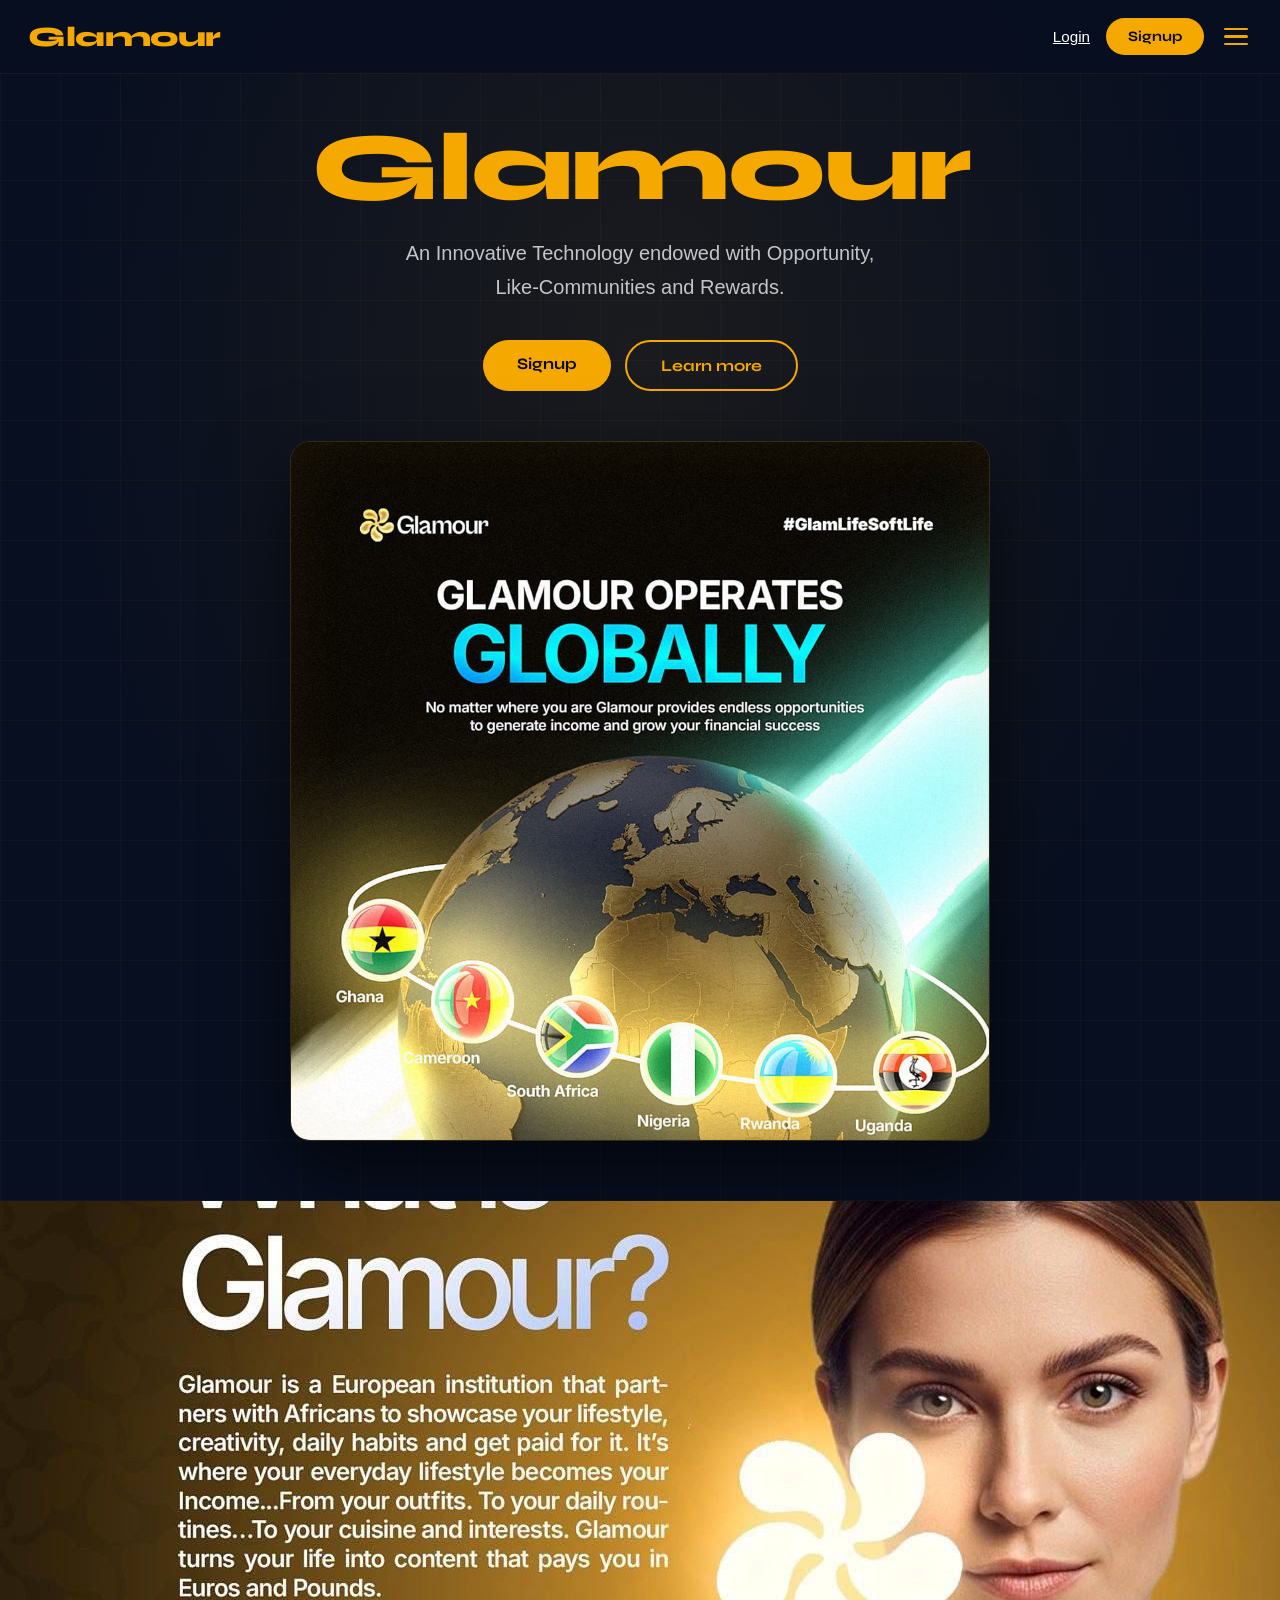
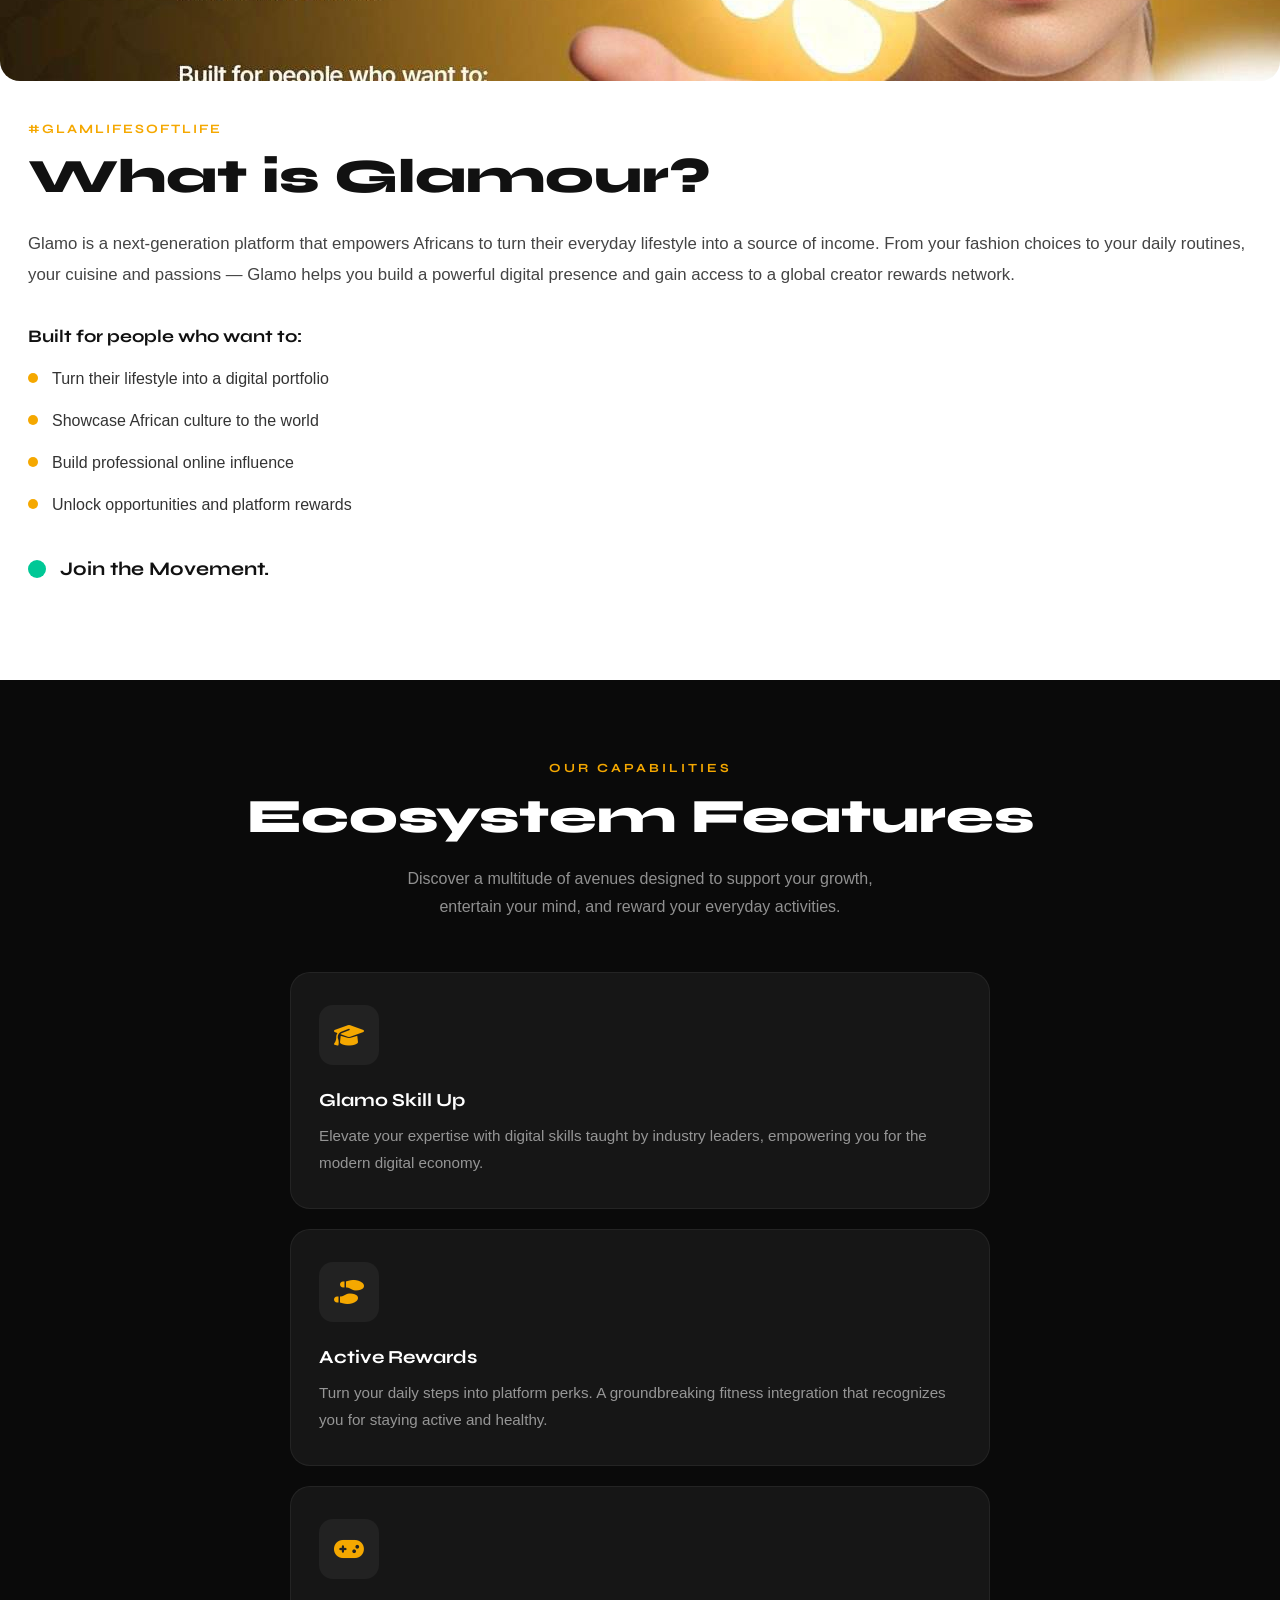
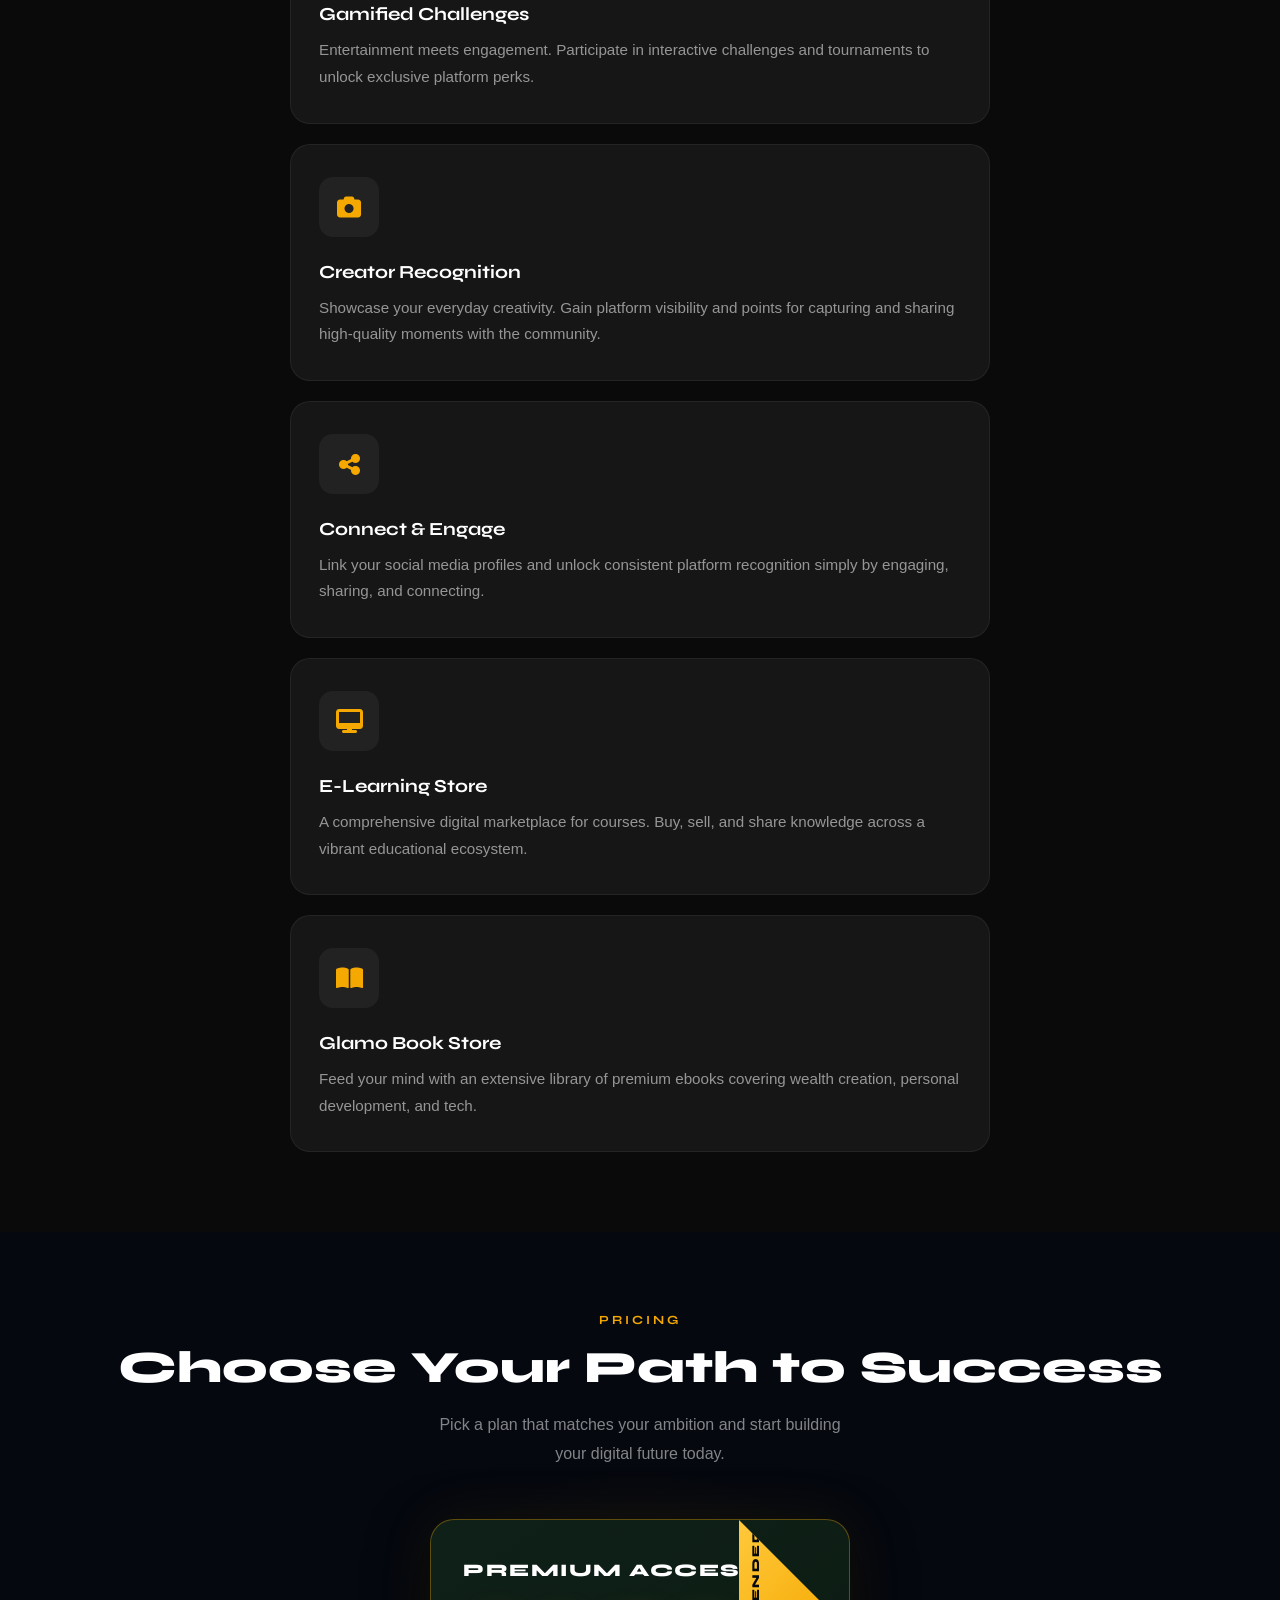
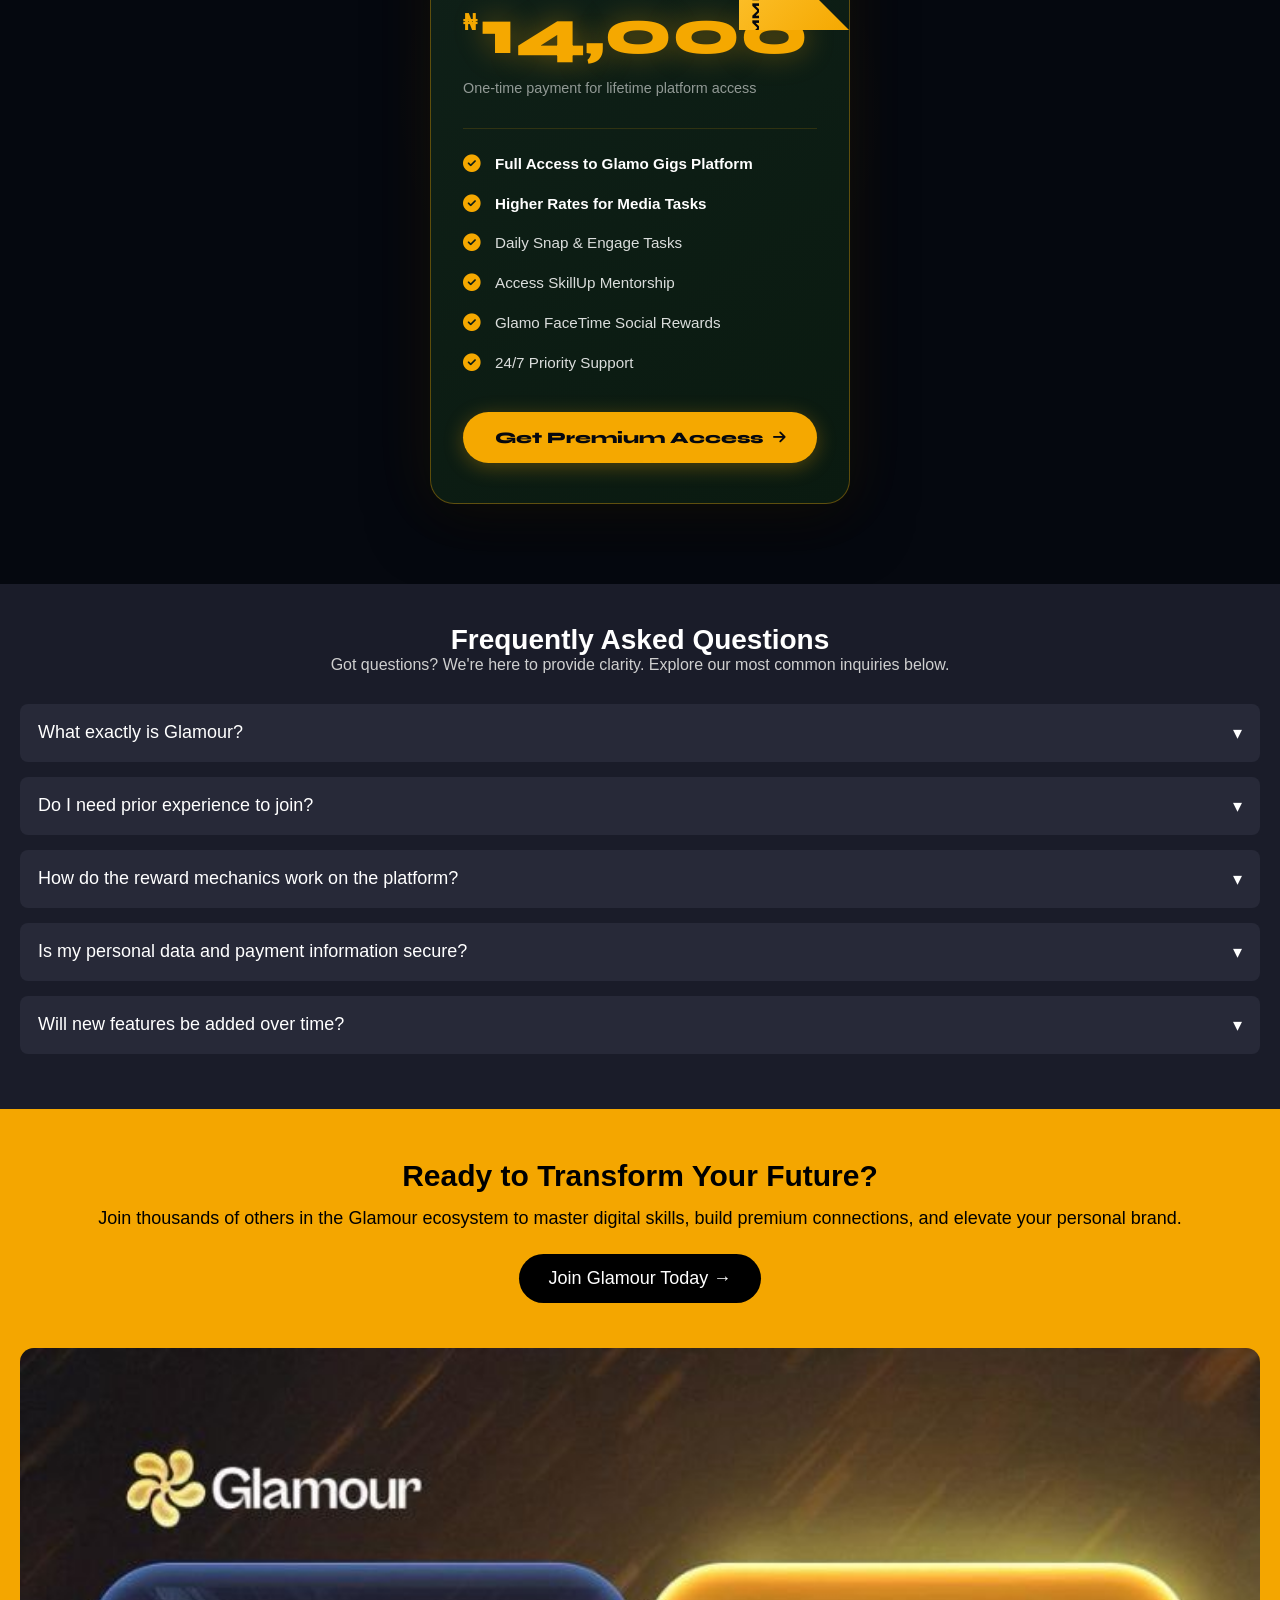
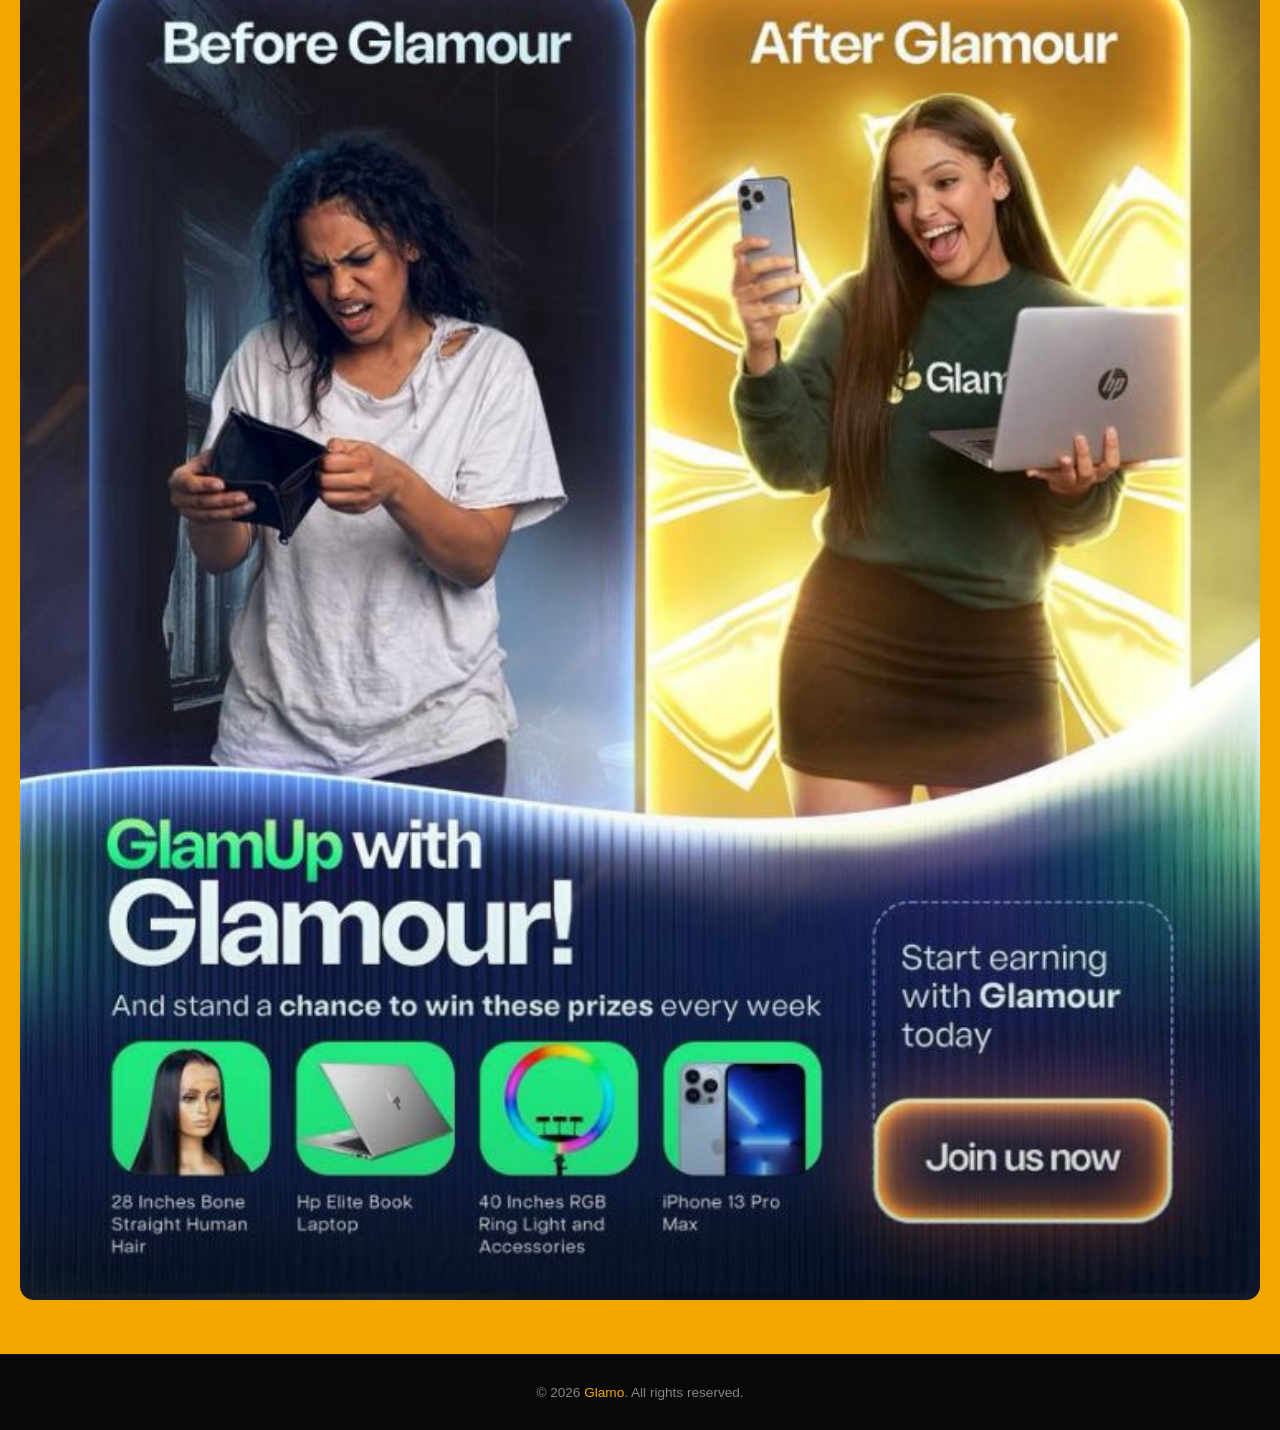
==== index.html @ de417596 "first commit" ====
<!DOCTYPE html>
<html lang="en">
<head>
  <meta charset="UTF-8">
  <meta name="viewport" content="width=device-width, initial-scale=1.0">
  <title>GlamourNet</title>
  <link
  href="https://fonts.googleapis.com/css2?family=Syne:wght@400;600;700;800&family=DM+San
  s:wght@300;400;500&display=swap" rel="stylesheet"/>
  <link rel="stylesheet"
  href="https://cdnjs.cloudflare.com/ajax/libs/font-awesome/6.5.0/css/all.min.css"/>

  <link rel="stylesheet" href="style.css"/>
</head>
<body>
    <!-- NAVBAR -->
  <nav>
    <a href="#" class="logo">Glamour</a>
    <div class="nav-right">
      <a class="btn-login" href="login.html">Login</a>
      <a href="signup.html" class="btn-signup">Signup</a>
      <button class="hamburger" id="hamburger" aria-label="Menu">
        <span></span>
        <span></span>
        <span></span>
      </button>
    </div>
  </nav>

  <!-- MOBILE MENU -->
  <div class="mobile-menu" id="mobileMenu">
    <a href="#home">Home</a>
    <a href="#about">About</a>
    <a href="#features">Features</a>
    <a href="#packages">Packages</a>
    <a href="#faqs">FAQs</a>
  </div>

  <!-- HERO SECTION -->
  <section class="hero" id="home">
    <div class="hero-brand">Glamour</div>
    <p class="hero-tagline">
     An Innovative Technology endowed with Opportunity, Like-Communities and Rewards.
    </p>
    <div class="hero-buttons">
      <a href="signup.html" class="hero-btn-primary">Signup</a>
      <a href="https://chat.whatsapp.com/GqTcAdmTNrf0ZTo6kN7AMI?mode=gi_t" class="hero-btn-outline">Learn more</a>
    </div>
      <div class="hero-image-wrap">
      <img src="home.jpg" alt="Glamo Operates Globally" />
    </div>
  </section>
     
  <!-- ===================== -->
  <!-- ABOUT SECTION -->
  <!-- ===================== -->
  <!-- ABOUT SECTION -->
  <section class="about" id="about">
    <!-- About Image -->
    <div class="about-image-wrap">
     <img src="about.jpg" alt="Join Glamo" />
    </div>
    <!-- About Text Content -->
    <div class="about-content">
      <p class="about-hashtag">#GlamLifeSoftLife</p>
      <h2 class="about-heading">What is Glamour?</h2>
      <p class="about-paragraph">
        Glamo is a next-generation platform that empowers Africans to turn their
        everyday lifestyle into a source of income. From your fashion choices to
        your daily routines, your cuisine and passions — Glamo helps you build a
        powerful digital presence and gain access to a global creator rewards
        network.
      </p>
      <div class="about-built">
        <h3>Built for people who want to:</h3>
        <ul>
          <li>Turn their lifestyle into a digital portfolio</li>
          <li>Showcase African culture to the world</li>
          <li>Build professional online influence</li>
          <li>Unlock opportunities and platform rewards</li>
        </ul>
      </div>
      <!-- Join the Movement link -->
      <a href="signup.html" class="join-movement">
        <span class="movement-dot"></span>
        Join the Movement.
      </a>
    </div>
  </section>
   

  <!-- ================================================ -->
  <!-- FEATURES SECTION -->
  <!-- ================================================ -->
  <section class="features" id="features">
    <!-- Section Header -->
    <div class="features-header">
      <p class="features-label">OUR CAPABILITIES</p>
      <h2 class="features-heading">Ecosystem Features</h2>
      <p class="features-subtext">
        Discover a multitude of avenues designed to support your growth,
        entertain your mind, and reward your everyday activities.
      </p>
    </div>
    <!-- Feature Cards -->
    <div class="features-grid">
      <!-- Card 1: Glamo Skill Up -->
      <div class="feature-card">
        <div class="feature-icon">
        <i class="fas fa-graduation-cap"></i>
        </div>
        <h3 class="feature-title">Glamo Skill Up</h3>
        <p class="feature-desc">
          Elevate your expertise with digital skills taught by industry leaders,
          empowering you for the modern digital economy.
        </p>
      </div>
      <!-- Card 2: Active Rewards -->
      <div class="feature-card">
        <div class="feature-icon">
          <i class="fas fa-shoe-prints"></i>
        </div>
        <h3 class="feature-title">Active Rewards</h3>
        <p class="feature-desc">
          Turn your daily steps into platform perks. A groundbreaking fitness
          integration that recognizes you for staying active and healthy.
        </p>
      </div>
      <!-- Card 3: Gamified Challenges -->
      <div class="feature-card">
        <div class="feature-icon">
          <i class="fas fa-gamepad"></i>
        </div>
        <h3 class="feature-title">Gamified Challenges</h3>
        <p class="feature-desc">
          Entertainment meets engagement. Participate in interactive challenges
          and tournaments to unlock exclusive platform perks.
        </p>
      </div>
      <!-- Card 4: Creator Recognition -->
      <div class="feature-card">
        <div class="feature-icon">
          <i class="fas fa-camera"></i>
        </div>
        <h3 class="feature-title">Creator Recognition</h3>
        <p class="feature-desc">
          Showcase your everyday creativity. Gain platform visibility and points
          for capturing and sharing high-quality moments with the community.
        </p>
      </div>
      <!-- Card 5: Connect & Engage -->
      <div class="feature-card">
        <div class="feature-icon">
          <i class="fas fa-share-nodes"></i>
        </div>
        <h3 class="feature-title">Connect & Engage</h3>
        <p class="feature-desc">
          Link your social media profiles and unlock consistent platform
          recognition simply by engaging, sharing, and connecting.
        </p>
      </div>
      <!-- Card 6: E-Learning Store -->
      <div class="feature-card">
        <div class="feature-icon">
          <i class="fas fa-desktop"></i>
        </div>
        <h3 class="feature-title">E-Learning Store</h3>
        <p class="feature-desc">
          A comprehensive digital marketplace for courses. Buy, sell, and share
          knowledge across a vibrant educational ecosystem.
        </p>
      </div>
      <!-- Card 7: Glamo Book Store -->
      <div class="feature-card">
        <div class="feature-icon">
          <i class="fas fa-book-open"></i>
        </div>
        <h3 class="feature-title">Glamo Book Store</h3>
        <p class="feature-desc">
          Feed your mind with an extensive library of premium ebooks covering
          wealth creation, personal development, and tech.
        </p>
      </div>
    </div>
  </section>


      <!-- ================================================ -->
  <!-- PACKAGES SECTION -->
  <!-- ================================================ -->
  <section class="packages" id="packages">
    <!-- Section Header -->
    <div class="packages-header">
      <p class="packages-label">PRICING</p>
      <h2 class="packages-heading">Choose Your Path to Success</h2>
      <p class="packages-subtext">
        Pick a plan that matches your ambition and start
        building your digital future today.
      </p>
    </div>
    <!-- Package Card -->
    <div class="packages-wrapper">
      <div class="package-card">
        <!-- Recommended Badge -->
        <div class="package-badge">RECOMMENDED</div>
        <!-- Card Top -->
        <div class="package-top">
          <p class="package-name">PREMIUM ACCESS</p>
          <div class="package-price">
            <span class="package-currency">₦</span>
            <span class="package-amount">14,000</span>
          </div>
          <p class="package-note">One-time payment for lifetime platform access</p>
        </div>
        <!-- Divider -->
        <div class="package-divider"></div>
        <!-- Features List -->
        <ul class="package-features">
          <li>
            <span class="package-check"><i class="fas fa-circle-check"></i></span>
            <span><strong>Full Access to Glamo Gigs Platform</strong></span>
          </li>
          <li>
            <span class="package-check"><i class="fas fa-circle-check"></i></span>
            <span><strong>Higher Rates for Media Tasks</strong></span>
          </li>
          <li>
            <span class="package-check"><i class="fas fa-circle-check"></i></span>
            <span>Daily Snap &amp; Engage Tasks</span>
          </li>
          <li>
            <span class="package-check"><i class="fas fa-circle-check"></i></span>
            <span>Access SkillUp Mentorship</span>
          </li>
          <li>
            <span class="package-check"><i class="fas fa-circle-check"></i></span>
            <span>Glamo FaceTime Social Rewards</span>
          </li>
          <li>
            <span class="package-check"><i class="fas fa-circle-check"></i></span>
            <span>24/7 Priority Support</span>
          </li>
        </ul>
        <!-- CTA Button -->
        <a href="payment.html" class="package-btn">
          Get Premium Access
          <i class="fas fa-arrow-right"></i>
        </a>
      </div>
    </div>
  </section>

   <!-- FAQ Section -->
    <section class="faq-section">
        <h2>Frequently Asked Questions</h2>
        <p class="sub">Got questions? We're here to provide clarity. Explore our most common inquiries below.</p>

        <div class="accordion">

            <div class="accordion-item">
                <button class="accordion-header">What exactly is Glamour? <span class="arrow">&#9662;</span></button>
                <div class="accordion-content">
                    <p>
                        Glamour is a holistic digital ecosystem built to empower individuals through digital
                        advancement and personal development. It combines learning, engagement, and rewards into
                        one unified platform.
                    </p>
                </div>
            </div>

            <div class="accordion-item">
                <button class="accordion-header">Do I need prior experience to join? <span class="arrow">&#9662;</span></button>
                <div class="accordion-content">
                    <p>
                        Not at all. Glamour is designed for everyone. Whether you are a beginner looking to learn
                        premium digital skills or a professional seeking new opportunities, our platform provides
                        all the necessary resources and step-by-step guidance.
                    </p>
                </div>
            </div>

            <div class="accordion-item">
                <button class="accordion-header">How do the reward mechanics work on the platform? <span class="arrow">&#9662;</span></button>
                <div class="accordion-content">
                    <p>
                        Our system rewards you for everyday activities you already do, such as walking, sharing snapshots,
                        and engaging on social media. These activities accumulate points and rewards that can be redeemed
                        within our ecosystem.
                    </p>
                </div>
            </div>

            <div class="accordion-item">
                <button class="accordion-header">Is my personal data and payment information secure? <span class="arrow">&#9662;</span></button>
                <div class="accordion-content">
                    <p>
                        Yes, security is our top priority. We utilize industry-standard encryption, secure payment gateways,
                        and strict privacy policies to ensure your data and transactions are strictly protected.
                    </p>
                </div>
            </div>

            <div class="accordion-item">
                <button class="accordion-header">Will new features be added over time? <span class="arrow">&#9662;</span></button>
                <div class="accordion-content">
                    <p>
                        Absolutely. Glamour is continuously evolving. We regularly roll out updates, introduce new courses
                        in the E‑Learning store, add new gigs, and enhance our reward structures to provide maximum value.
                    </p>
                </div>
            </div>

        </div>
    </section>

    <!-- Transform Section -->
    <section class="transform-section">
        <h2>Ready to Transform Your Future?</h2>
        <p>
            Join thousands of others in the Glamour ecosystem to master digital skills, build premium connections,
            and elevate your personal brand.
        </p>

        <!-- Replace #### with your client's link -->
        <a href="signup.html" class="cta-btn">Join Glamour Today →</a>

        <div class="cta-image">
            <img src="faq.jpg" alt="Glamour Future Visual">
        </div>
  </section>

    



  <!-- FOOTER -->
  <footer>
    &copy; 2026 <span>Glamo</span>. All rights reserved.
  </footer>
  <script src="script.js"></script>
</body>
</html>
---- style.css ----
/* ─── RESET & VARIABLES ─── */
  *, *::before, *::after {
  margin: 0;
  padding: 0;
  box-sizing: border-box;
}
:root {
  --black: #05080f;
  --navy: #080f20;
  --yellow: #f5a800;
  --yellow-light: #ffc93c;
  --white: #ffffff;
  --gray: #a0aec0;
}
html {
  scroll-behavior: smooth;
}
body {
  background-color: var(--black);
  color: var(--white);
  font-family: 'DM Sans', sans-serif;
  overflow-x: hidden;
}
/* ─── NAVBAR ─── */
nav {
  position: fixed;
  top: 0;
  left: 0;
  right: 0;
  z-index: 1000;
  display: flex;
  align-items: center;
  justify-content: space-between;
  padding: 18px 28px;
  background: rgba(8, 15, 32, 0.92);
  backdrop-filter: blur(14px);
  border-bottom: 1px solid rgba(245, 168, 0, 0.08);
  animation: slideDown 0.6s ease both;
}
@keyframes slideDown {
  from { transform: translateY(-60px); opacity: 0; }
  to { transform: translateY(0); opacity: 1; }
}
.logo {
  font-family: 'Syne', sans-serif;
  font-size: 1.75rem;
  font-weight: 800;
  color: var(--yellow);
  letter-spacing: -0.5px;
  text-decoration: none;
  position: relative;
}
.logo::after {
  content: '';
  display: block;
  height: 3px;
  width: 0;
  background: var(--yellow);
  border-radius: 2px;
  transition: width 0.3s;
  position: absolute;
  bottom: -3px;
}
.logo:hover::after {
  width: 100%;
}
.nav-right {
  display: flex;
  align-items: center;
  gap: 16px;
}
.btn-login {
  background: none;
  border: none;
  color: var(--white);
  font-family: 'DM Sans', sans-serif;
  font-size: 0.95rem;
  font-weight: 500;
  cursor: pointer;
  transition: color 0.2s;
}
.btn-login:hover {
  color: var(--yellow);
}
.btn-signup {
  background: var(--yellow);
  color: var(--black);
  border: none;
  padding: 10px 22px;
  border-radius: 50px;
  font-family: 'Syne', sans-serif;
  font-size: 0.9rem;
  font-weight: 700;
  cursor: pointer;
  text-decoration: none;
  display: inline-block;
  transition: background 0.2s, transform 0.15s;
}
.btn-signup:hover {
  background: var(--yellow-light);
  transform: scale(1.04);
}
/* ─── HAMBURGER ─── */
.hamburger {
  background: none;
  border: none;
  cursor: pointer;
  display: flex;
  flex-direction: column;
  gap: 5px;
  padding: 4px;
}
.hamburger span {
  display: block;
  width: 24px;
  height: 2.5px;
  background: var(--yellow);
  border-radius: 2px;
  transition: transform 0.35s, opacity 0.35s, width 0.35s;
  transform-origin: center;
}
.hamburger.open span:nth-child(1) {
  transform: translateY(7.5px) rotate(45deg);
}
.hamburger.open span:nth-child(2) {
  opacity: 0;
  width: 0;
}
.hamburger.open span:nth-child(3) {
  transform: translateY(-7.5px) rotate(-45deg);
}
/* ─── MOBILE MENU ─── */
.mobile-menu {
  position: fixed;
  top: 0;
  left: 0;
  right: 0;
  bottom: 0;
  z-index: 999;
  background: var(--navy);
  display: flex;
  flex-direction: column;
  padding: 120px 40px 40px;
  transform: translateX(100%);
  transition: transform 0.4s cubic-bezier(0.77, 0, 0.18, 1);
}
.mobile-menu.open {
  transform: translateX(0);
}
.mobile-menu a {
  font-family: 'Syne', sans-serif;
  font-size: 2rem;
  font-weight: 700;
  color: var(--white);
  text-decoration: none;
  padding: 18px 0;
  border-bottom: 1px solid rgba(255, 255, 255, 0.07);
  transition: color 0.2s, padding-left 0.2s;
  opacity: 0;
  transform: translateX(30px);
}
.mobile-menu.open a {
  opacity: 1;
  transform: translateX(0);
}
.mobile-menu.open a:nth-child(1) { transition: color 0.2s, opacity 0.35s 0.10s, transform 0.35s
0.10s; }
.mobile-menu.open a:nth-child(2) { transition: color 0.2s, opacity 0.35s 0.18s, transform 0.35s
0.18s; }
.mobile-menu.open a:nth-child(3) { transition: color 0.2s, opacity 0.35s 0.26s, transform 0.35s
0.26s; }
.mobile-menu.open a:nth-child(4) { transition: color 0.2s, opacity 0.35s 0.34s, transform 0.35s
0.34s; }
.mobile-menu.open a:nth-child(5) { transition: color 0.2s, opacity 0.35s 0.42s, transform 0.35s
0.42s; }
.mobile-menu a:hover {
  color: var(--yellow);
  padding-left: 10px;
}
/* ─── HERO SECTION ─── */
.hero {
  min-height: 100vh;
  display: flex;
  flex-direction: column;
  align-items: center;
  justify-content: center;
  text-align: center;
  padding: 120px 28px 60px;
  background: radial-gradient(ellipse at 50% 30%, rgba(245, 168, 0, 0.08) 0%, transparent 65%),
  var(--navy);
  position: relative;
  overflow: hidden;
  }
.hero::before {
  content: '';
  position: absolute;
  inset: 0;
  background-image:
  linear-gradient(rgba(245, 168, 0, 0.04) 1px, transparent 1px),
  linear-gradient(90deg, rgba(245, 168, 0, 0.04) 1px, transparent 1px);
  background-size: 60px 60px;
  pointer-events: none;
}
.hero-brand {
  font-family: 'Syne', sans-serif;
  font-size: clamp(3rem, 12vw, 6rem);
  font-weight: 800;
  color: var(--yellow);
  letter-spacing: -2px;
  line-height: 1;
  animation: fadeUp 0.8s 0.2s both;
}
.hero-tagline {
  font-family: 'DM Sans', sans-serif;
  font-size: clamp(1rem, 3.5vw, 1.25rem);
  font-weight: 300;
  color: rgba(255, 255, 255, 0.75);
  max-width: 480px;
  line-height: 1.7;
  margin-top: 20px;
  animation: fadeUp 0.8s 0.4s both;
}
.hero-buttons {
  display: flex;
  gap: 14px;
  margin-top: 36px;
  flex-wrap: wrap;
  justify-content: center;
  animation: fadeUp 0.8s 0.6s both;
}
.hero-btn-primary {
  background: var(--yellow);
  color: var(--black);
  border: none;
  padding: 14px 34px;
  border-radius: 50px;
  font-family: 'Syne', sans-serif;
  font-size: 1rem;
  font-weight: 700;
  cursor: pointer;
  text-decoration: none;
  display: inline-block;
  transition: background 0.2s, transform 0.15s, box-shadow 0.2s;
}
.hero-btn-primary:hover {
  background: var(--yellow-light);
  transform: translateY(-2px);
  box-shadow: 0 8px 30px rgba(245, 168, 0, 0.3);
}
.hero-btn-outline {
  background: transparent;
  color: var(--yellow);
  border: 2px solid var(--yellow);
  padding: 14px 34px;
  border-radius: 50px;
  font-family: 'Syne', sans-serif;
  font-size: 1rem;
  font-weight: 700;
  cursor: pointer;
  text-decoration: none;
  display: inline-block;
  transition: background 0.2s, color 0.2s, transform 0.15s;
}
.hero-btn-outline:hover {
  background: rgba(245, 168, 0, 0.1);
  transform: translateY(-2px);
}
/* ─── HERO IMAGE ─── */
.hero-image-wrap {
  width: 100%;
  max-width: 700px;
  margin-top: 50px;
  border-radius: 20px;
  overflow: hidden;
  box-shadow: 0 30px 80px rgba(0, 0, 0, 0.6);
  border: 1px solid rgba(245, 168, 0, 0.15);
  animation: fadeUp 0.9s 0.8s both;
  position: relative;
}
.hero-image-wrap::before {
  content: '';
  position: absolute;
  inset: 0;
  border-radius: 20px;
  box-shadow: inset 0 0 60px rgba(245, 168, 0, 0.07);
  pointer-events: none;
  z-index: 1;
}
.hero-image-wrap img {
  width: 100%;
  display: block;
  transition: transform 0.6s ease;
}
.hero-image-wrap:hover img {
 transform: scale(1.02);
}
/* ─── KEYFRAMES ─── */
@keyframes fadeUp {
  from { opacity: 0; transform: translateY(28px); }
  to { opacity: 1; transform: translateY(0); }
}
/* ─── FOOTER ─── */
footer {
  text-align: center;
  padding: 30px;
  background: var(--black);
  color: var(--gray);
  font-size: 0.85rem;
  border-top: 1px solid rgba(255, 255, 255, 0.06);
}
footer span {
  color: var(--yellow);
}

/* ======================== */
/* ABOUT SECTION */
/* ======================== */
.about {
  background: #ffffff;
  color: #111111;
  padding: 0 0 60px;
}
/* About Image */
.about-image-wrap {
  width: 100%;
  overflow: hidden;
  opacity: 0;
  transform: translateY(40px);
  transition: opacity 0.8s ease, transform 0.8s ease;
}
.about-image-wrap.animate {
  opacity: 1;
  transform: translateY(0);
}
.about-image-wrap img {
  width: 100%;
  display: block;
  border-radius: 0 0 20px 20px;
  object-fit: cover;
  max-height: 480px;
  transition: transform 0.6s ease;
}
.about-image-wrap:hover img {
  transform: scale(1.02);
}
/* About Text Content */
.about-content {
  padding: 40px 28px;
}
.about-hashtag {
  font-family: 'Syne', sans-serif;
  font-size: 0.8rem;
  font-weight: 700;
  color: #f5a800;
  letter-spacing: 2px;
  text-transform: uppercase;
  margin-bottom: 12px;
  opacity: 0;
  transform: translateY(20px);
  transition: opacity 0.6s ease 0.1s, transform 0.6s ease 0.1s;
}
.about-hashtag.animate {
  opacity: 1;
  transform: translateY(0);
}
.about-heading {
  font-family: 'Syne', sans-serif;
  font-size: clamp(2rem, 8vw, 3rem);
  font-weight: 800;
  color: #111111;
  line-height: 1.15;
  margin-bottom: 24px;
  opacity: 0;
  transform: translateY(20px);
  transition: opacity 0.6s ease 0.2s, transform 0.6s ease 0.2s;
}
.about-heading.animate {
  opacity: 1;
  transform: translateY(0);
}
.about-paragraph {
  font-family: 'DM Sans', sans-serif;
  font-size: 1.05rem;
  font-weight: 400;
  color: #444444;
  line-height: 1.85;
  margin-bottom: 36px;
  opacity: 0;
  transform: translateY(20px);
  transition: opacity 0.6s ease 0.3s, transform 0.6s ease 0.3s;
}
.about-paragraph.animate {
  opacity: 1;
  transform: translateY(0);
}
/* Built for list */
.about-built {
  opacity: 0;
  transform: translateY(20px);
  transition: opacity 0.6s ease 0.4s, transform 0.6s ease 0.4s;
}
.about-built.animate {
  opacity: 1;
  transform: translateY(0);
}
.about-built h3 {
  font-family: 'Syne', sans-serif;
  font-size: 1.1rem;
  font-weight: 700;
  color: #111111;
  margin-bottom: 20px;
}
.about-built ul {
list-style: none;
padding: 0;
margin: 0 0 40px;
display: flex;
flex-direction: column;
gap: 18px;
}
.about-built ul li {
  font-family: 'DM Sans', sans-serif;
  font-size: 1rem;
  color: #333333;
  display: flex;
  align-items: flex-start;
  gap: 14px;
  line-height: 1.5;
}
.about-built ul li::before {
  content: '';
  display: inline-block;
  min-width: 10px;
  height: 10px;
  background: #f5a800;
  border-radius: 50%;
  margin-top: 6px;
}
/* Join the Movement */
.join-movement {
  display: flex;
  align-items: center;
  gap: 14px;
  font-family: 'Syne', sans-serif;
  font-size: 1.2rem;
  font-weight: 700;
  color: #111111;
  text-decoration: none;
  transition: color 0.2s;
  margin-top: 10px;
  opacity: 0;
  transform: translateY(20px);
  transition: opacity 0.6s ease 0.5s, transform 0.6s ease 0.5s, color 0.2s;
}
.join-movement.animate {
  opacity: 1;
  transform: translateY(0);
}
.join-movement:hover {
  color: #f5a800;
}
.movement-dot {
  display: inline-block;
  width: 18px;
  height: 18px;
  background: #00c896;
  border-radius: 50%;
  flex-shrink: 0;
  box-shadow: 0 0 0 0 rgba(0, 200, 150, 0.5);
  animation: pulse 1.8s infinite;
}
@keyframes pulse {
  0% { box-shadow: 0 0 0 0 rgba(0, 200, 150, 0.5); }
  70% { box-shadow: 0 0 0 10px rgba(0, 200, 150, 0); }
  100% { box-shadow: 0 0 0 0 rgba(0, 200, 150, 0); }
}

/* ======================== */
/* FEATURES SECTION */
/* ======================== */
.features {
  background: #0a0a0a;
  padding: 80px 24px;
}
/* ── Section Header ── */
.features-header {
  text-align: center;
  margin-bottom: 50px;
  opacity: 0;
  transform: translateY(30px);
  transition: opacity 0.7s ease, transform 0.7s ease;
}
.features-header.animate {
  opacity: 1;
  transform: translateY(0);
}
.features-label {
  font-family: 'Syne', sans-serif;
  font-size: 0.78rem;
  font-weight: 700;
  color: #f5a800;
  letter-spacing: 3px;
  text-transform: uppercase;
  margin-bottom: 14px;
}
.features-heading {
  font-family: 'Syne', sans-serif;
  font-size: clamp(2rem, 8vw, 3rem);
  font-weight: 800;
  color: #ffffff;
  line-height: 1.15;
  margin-bottom: 20px;
}
.features-subtext {
  font-family: 'DM Sans', sans-serif;
  font-size: 1rem;
  color: rgba(255, 255, 255, 0.55);
  line-height: 1.8;
  max-width: 480px;
  margin: 0 auto;
}
/* ── Cards Grid ── */
.features-grid {
  display: flex;
  flex-direction: column;
  gap: 20px;
  max-width: 700px;
  margin: 0 auto;
}
/* ── Individual Card ── */
.feature-card {
  background: #161616;
  border: 1px solid rgba(255, 255, 255, 0.06);
  border-radius: 20px;
  padding: 32px 28px;
  cursor: pointer;
  opacity: 0;
  transform: translateY(40px);
  transition: opacity 0.6s ease,
  transform 0.6s ease,
  box-shadow 0.3s ease,
  scale 0.3s ease,
  border-color 0.3s ease;
}
.feature-card.animate {
  opacity: 1;
  transform: translateY(0);
}
/* Zoom in on hover and tap */
.feature-card:hover,
.feature-card:active {
  scale: 1.03;
  box-shadow: 0 12px 40px rgba(245, 168, 0, 0.12);
  border-color: rgba(245, 168, 0, 0.25);
}
/* Staggered animation delays */
.feature-card:nth-child(1) { transition-delay: 0.1s; }
.feature-card:nth-child(2) { transition-delay: 0.2s; }
.feature-card:nth-child(3) { transition-delay: 0.3s; }
.feature-card:nth-child(4) { transition-delay: 0.4s; }
.feature-card:nth-child(5) { transition-delay: 0.5s; }
.feature-card:nth-child(6) { transition-delay: 0.6s; }
.feature-card:nth-child(7) { transition-delay: 0.7s; }
/* ── Icon Box ── */
.feature-icon {
  width: 60px;
  height: 60px;
  background: #222222;
  border-radius: 14px;
  display: flex;
  align-items: center;
  justify-content: center;
  margin-bottom: 24px;
  transition: background 0.3s ease;
}
.feature-icon i {
  font-size: 1.5rem;
  color: #f5a800;
}
.feature-card:hover .feature-icon {
  background: rgba(245, 168, 0, 0.12);
}
/* ── Card Title ── */
.feature-title {
  font-family: 'Syne', sans-serif;
  font-size: 1.15rem;
  font-weight: 700;
  color: #ffffff;
  margin-bottom: 12px;
}
/* ── Card Description ── */
.feature-desc {
  font-family: 'DM Sans', sans-serif;
  font-size: 0.95rem;
  color: rgba(255, 255, 255, 0.55);
  line-height: 1.75;
}


/* ======================== */
/*    PACKAGES SECTION      */
/* ======================== */
.packages {
  background: #05080f;
  padding: 80px 24px;
  position: relative;
  overflow: hidden;
}
/* Glowing background effect */
.packages::before {
  content: '';
  position: absolute;
  top: 50%;
  left: 50%;
  transform: translate(-50%, -50%);
  width: 500px;
  height: 500px;
  background: radial-gradient(circle, rgba(245, 168, 0, 0.06) 0%, transparent 70%);
  pointer-events: none;
}
/* â”€â”€ Section Header â”€â”€ */
.packages-header {
  text-align: center;
  margin-bottom: 50px;
  opacity: 0;
  transform: translateY(30px);
  transition: opacity 0.7s ease, transform 0.7s ease;
}
.packages-header.animate {
  opacity: 1;
  transform: translateY(0);
}
.packages-label {
  font-family: 'Syne', sans-serif;
  font-size: 0.78rem;
  font-weight: 700;
  color: #f5a800;
  letter-spacing: 3px;
  text-transform: uppercase;
  margin-bottom: 14px;
}
.packages-heading {
  font-family: 'Syne', sans-serif;
  font-size: clamp(1.8rem, 7vw, 2.8rem);
  font-weight: 800;
  color: #ffffff;
  line-height: 1.2;
  margin-bottom: 16px;
}
.packages-subtext {
  font-family: 'DM Sans', sans-serif;
  font-size: 1rem;
  color: rgba(255, 255, 255, 0.5);
  line-height: 1.8;
  max-width: 420px;
  margin: 0 auto;
}
/* â”€â”€ Card Wrapper â”€â”€ */
.packages-wrapper {
  display: flex;
  justify-content: center;
}
/* â”€â”€ Package Card â”€â”€ */
.package-card {
  position: relative;
  background: linear-gradient(145deg, #0f2018, #0a1a10);
  border: 1px solid rgba(245, 168, 0, 0.35);
  border-radius: 24px;
  padding: 40px 32px;
  width: 100%;
  max-width: 420px;
  box-shadow: 0 0 60px rgba(245, 168, 0, 0.08),
    0 20px 60px rgba(0, 0, 0, 0.5);
  opacity: 0;
  transform: translateY(50px) scale(0.97);
  transition: opacity 0.8s ease 0.2s,
    transform 0.8s ease 0.2s,
    box-shadow 0.3s ease,
    scale 0.3s ease;
  overflow: hidden;
}
.package-card.animate {
  opacity: 1;
  transform: translateY(0) scale(1);
}
.package-card:hover {
  box-shadow: 0 0 80px rgba(245, 168, 0, 0.15),
              0 30px 80px rgba(0, 0, 0, 0.6);
  scale: 1.02;
}
/* â”€â”€ Recommended Badge â”€â”€ */
.package-badge {
  position: absolute;
  top: 0;
  right: 0;
  background: linear-gradient(135deg, #f5a800, #ffc93c);
  color: #05080f;
  font-family: 'Syne', sans-serif;
  font-size: 0.65rem;
  font-weight: 800;
  letter-spacing: 1.5px;
  padding: 20px 10px 8px 20px;
  clip-path: polygon(100% 0, 0 0, 100% 100%);
  width: 110px;
  height: 110px;
  display: flex;
  align-items: flex-start;
  justify-content: flex-end;
  text-align: right;
  line-height: 1.3;
  writing-mode: vertical-rl;
  transform: rotate(180deg);
}
/* â”€â”€ Card Top â”€â”€ */
.package-top {
  margin-bottom: 28px;
}
.package-name {
  font-family: 'Syne', sans-serif;
  font-size: 1.1rem;
  font-weight: 800;
  color: #ffffff;
  letter-spacing: 1.5px;
  margin-bottom: 20px;
}
.package-price {
  display: flex;
  align-items: flex-start;
  gap: 4px;
  margin-bottom: 12px;
}
.package-currency {
  font-family: 'Syne', sans-serif;
  font-size: 1.4rem;
  font-weight: 700;
  color: #f5a800;
  margin-top: 8px;
}
.package-amount {
  font-family: 'Syne', sans-serif;
  font-size: clamp(3rem, 12vw, 4rem);
  font-weight: 800;
  color: #f5a800;
  line-height: 1;
  text-shadow: 0 0 30px rgba(245, 168, 0, 0.4);
}
.package-note {
  font-family: 'DM Sans', sans-serif;
  font-size: 0.9rem;
  color: rgba(255, 255, 255, 0.55);
  line-height: 1.6;
}
/* â”€â”€ Divider â”€â”€ */
.package-divider {
  height: 1px;
  background: rgba(245, 168, 0, 0.15);
  margin: 24px 0;
}
/* â”€â”€ Features List â”€â”€ */
.package-features {
  list-style: none;
  padding: 0;
  margin: 0 0 36px;
  display: flex;
  flex-direction: column;
  gap: 16px;
}
.package-features li {
  display: flex;
  align-items: flex-start;
  gap: 14px;
  font-family: 'DM Sans', sans-serif;
  font-size: 0.95rem;
  color: rgba(255, 255, 255, 0.85);
  line-height: 1.5;
}
.package-features li strong {
  color: #ffffff;
}
.package-check i {
  color: #f5a800;
  font-size: 1.1rem;
  margin-top: 2px;
  flex-shrink: 0;
}
/* â”€â”€ CTA Button â”€â”€ */
.package-btn {
  display: flex;
  align-items: center;
  justify-content: center;
  gap: 10px;
  width: 100%;
  background: #f5a800;
  color: #05080f;
  font-family: 'Syne', sans-serif;
  font-size: 1rem;
  font-weight: 800;
  padding: 16px 24px;
  border-radius: 50px;
  text-decoration: none;
  transition: background 0.2s ease,
    transform 0.2s ease,
    box-shadow 0.2s ease;
  box-shadow: 0 4px 20px rgba(245, 168, 0, 0.3);
}
.package-btn:hover {
  background: #ffc93c;
  transform: translateY(-2px);
  box-shadow: 0 8px 30px rgba(245, 168, 0, 0.45);
}
.package-btn i {
  font-size: 0.9rem;
  transition: transform 0.2s ease;
}
.package-btn:hover i {
  transform: translateX(4px);
}


/* FAQ Section */
.faq-section {
  background-color: #1a1c29;
  padding: 40px 20px;
}

.faq-section h2 {
  text-align: center;
  font-size: 28px;
  font-weight: 700;
}

.faq-section .sub {
  text-align: center;
  margin-bottom: 30px;
  color: #cfcfcf;
}

.accordion-item {
  background-color: #272938;
  margin-bottom: 15px;
  border-radius: 8px;
  overflow: hidden;
}

.accordion-header {
  width: 100%;
  background: none;
  border: none;
  color: #fff;
  font-size: 18px;
  padding: 18px;
  display: flex;
  justify-content: space-between;
  align-items: center;
  cursor: pointer;
}

.accordion-header .arrow {
  transition: 0.3s;
}

.accordion-item.active .arrow {
 transform: rotate(180deg);
}

.accordion-content {
  max-height: 0;
  overflow: hidden;
  padding: 0 18px;
  transition: max-height 0.35s ease;
}

.accordion-content p {
  padding: 15px 0;
  color: #ddd;
}

/* Transform Section */

.transform-section {
  background-color: #f4a600;
  color: #000;
  text-align: center;
  padding: 50px 20px;
}

.transform-section h2 {
  font-size: 30px;
  margin-bottom: 15px;
}

.transform-section p {
  font-size: 18px;
  margin-bottom: 25px;
}

.cta-btn {
  display: inline-block;
  background-color: #000;
  color: #fff;
  padding: 14px 30px;
  border-radius: 40px;
  font-size: 18px;
  text-decoration: none;
  margin-bottom: 25px;
}

.cta-image img {
  width: 100%;
  border-radius: 14px;
  margin-top: 20px;
}


/* ======================== */
/*    REGISTER PAGE         */
/* ======================== */

*, *::before, *::after {
  margin: 0;
  padding: 0;
  box-sizing: border-box;
}

:root {
  --black: #080808;
  --card-bg: #111a0e;
  --yellow: #f5a800;
  --yellow-light: #ffc93c;
  --white: #ffffff;
  --gray: #a0aec0;
  --input-bg: #1a1a1a;
  --border: rgba(245, 168, 0, 0.2);
}

html { scroll-behavior: smooth; }

body {
  background: var(--black);
  font-family: 'DM Sans', sans-serif;
  min-height: 100vh;
  display: flex;
  flex-direction: column;
}


/* â”€â”€ NAVBAR â”€â”€ */
.reg-nav {
  display: flex;
  align-items: center;
  justify-content: space-between;
  padding: 18px 24px;
  background: #0a0a0a;
  border-bottom: 1px solid rgba(245, 168, 0, 0.08);
  animation: fadeDown 0.6s ease both;
}

@keyframes fadeDown {
  from { opacity: 0; transform: translateY(-20px); }
  to   { opacity: 1; transform: translateY(0); }
}

.reg-logo {
  font-family: 'Syne', sans-serif;
  font-size: 1.5rem;
  font-weight: 800;
  color: var(--yellow);
  text-decoration: none;
}

.reg-nav-btn {
  display: flex;
  align-items: center;
  gap: 8px;
  background: rgba(245, 168, 0, 0.1);
  border: 1px solid rgba(245, 168, 0, 0.25);
  color: var(--white);
  font-family: 'DM Sans', sans-serif;
  font-size: 0.85rem;
  font-weight: 500;
  padding: 10px 16px;
  border-radius: 50px;
  text-decoration: none;
  transition: background 0.2s, border-color 0.2s;
}

.reg-nav-btn:hover {
  background: rgba(245, 168, 0, 0.18);
  border-color: rgba(245, 168, 0, 0.5);
}

.reg-nav-dot {
  width: 8px;
  height: 8px;
  background: var(--yellow);
  border-radius: 50%;
  display: inline-block;
  animation: pulse 1.8s infinite;
}

@keyframes pulse {
  0%   { box-shadow: 0 0 0 0 rgba(245, 168, 0, 0.5); }
  70%  { box-shadow: 0 0 0 8px rgba(245, 168, 0, 0); }
  100% { box-shadow: 0 0 0 0 rgba(245, 168, 0, 0); }
}


/* â”€â”€ MAIN â”€â”€ */
.reg-main {
  flex: 1;
  display: flex;
  align-items: center;
  justify-content: center;
  padding: 40px 20px;
}


/* â”€â”€ REGISTER CARD â”€â”€ */
.reg-card {
  background: linear-gradient(160deg, #1a2410, #0f1a0a);
  border: 1px solid rgba(245, 168, 0, 0.2);
  border-radius: 24px;
  padding: 36px 28px;
  width: 100%;
  max-width: 420px;
  box-shadow: 0 20px 60px rgba(0, 0, 0, 0.5),
              0 0 40px rgba(245, 168, 0, 0.04);
  animation: fadeUp 0.7s 0.2s ease both;
}

@keyframes fadeUp {
  from { opacity: 0; transform: translateY(30px); }
  to   { opacity: 1; transform: translateY(0); }
}


/* â”€â”€ BADGE â”€â”€ */
.reg-badge {
  display: inline-flex;
  align-items: center;
  gap: 8px;
  background: rgba(245, 168, 0, 0.1);
  border: 1px solid rgba(245, 168, 0, 0.25);
  color: var(--white);
  font-family: 'DM Sans', sans-serif;
  font-size: 0.85rem;
  font-weight: 600;
  padding: 8px 16px;
  border-radius: 50px;
  margin-bottom: 24px;
}

.reg-badge-dot {
  width: 8px;
  height: 8px;
  background: var(--yellow);
  border-radius: 50%;
  display: inline-block;
}


/* â”€â”€ HEADING â”€â”€ */
.reg-heading {
  font-family: 'Syne', sans-serif;
  font-size: clamp(1.6rem, 6vw, 2rem);
  font-weight: 800;
  color: var(--white);
  margin-bottom: 8px;
}

.reg-subtext {
  font-family: 'DM Sans', sans-serif;
  font-size: 0.95rem;
  color: rgba(255, 255, 255, 0.5);
  margin-bottom: 32px;
}


/* â”€â”€ FORM â”€â”€ */
.reg-form {
  display: flex;
  flex-direction: column;
  gap: 20px;
}

.reg-field {
  display: flex;
  flex-direction: column;
  gap: 8px;
}

.reg-label {
  font-family: 'Syne', sans-serif;
  font-size: 0.9rem;
  font-weight: 700;
  color: var(--white);
}

.reg-input {
  background: #1c1c1c;
  border: 1px solid rgba(255, 255, 255, 0.08);
  border-radius: 12px;
  padding: 14px 16px;
  font-family: 'DM Sans', sans-serif;
  font-size: 0.95rem;
  color: var(--white);
  outline: none;
  transition: border-color 0.2s, box-shadow 0.2s;
  width: 100%;
}

.reg-input::placeholder {
  color: rgba(255, 255, 255, 0.3);
}

.reg-input:focus {
  border-color: rgba(245, 168, 0, 0.5);
  box-shadow: 0 0 0 3px rgba(245, 168, 0, 0.08);
}


/* â”€â”€ REGISTER BUTTON â”€â”€ */
.reg-btn-primary {
  display: flex;
  align-items: center;
  justify-content: center;
  gap: 10px;
  width: 100%;
  background: linear-gradient(135deg, #f5a800, #ffc93c);
  color: #05080f;
  font-family: 'Syne', sans-serif;
  font-size: 1rem;
  font-weight: 800;
  padding: 16px;
  border-radius: 12px;
  text-decoration: none;
  margin-top: 8px;
  transition: transform 0.2s, box-shadow 0.2s, opacity 0.2s;
  box-shadow: 0 4px 20px rgba(245, 168, 0, 0.3);
}

.reg-btn-primary:hover {
  transform: translateY(-2px);
  box-shadow: 0 8px 30px rgba(245, 168, 0, 0.4);
  opacity: 0.92;
}


/* â”€â”€ BACK TO LOGIN BUTTON â”€â”€ */
.reg-btn-secondary {
  display: flex;
  align-items: center;
  justify-content: center;
  gap: 10px;
  width: 100%;
  background: rgba(255, 255, 255, 0.05);
  border: 1px solid rgba(255, 255, 255, 0.1);
  color: var(--white);
  font-family: 'Syne', sans-serif;
  font-size: 1rem;
  font-weight: 700;
  padding: 16px;
  border-radius: 12px;
  text-decoration: none;
  transition: background 0.2s, border-color 0.2s, transform 0.2s;
}

.reg-btn-secondary:hover {
  background: rgba(255, 255, 255, 0.1);
  border-color: rgba(255, 255, 255, 0.2);
  transform: translateY(-2px);
}


/* â”€â”€ FOOTER â”€â”€ */
.reg-footer {
  text-align: center;
  padding: 20px;
  font-family: 'DM Sans', sans-serif;
  font-size: 0.82rem;
  color: rgba(255, 255, 255, 0.3);
}


/* â”€â”€ SUCCESS MESSAGE â”€â”€ */
.reg-success {
  display: flex;
  flex-direction: column;
  align-items: center;
  justify-content: center;
  gap: 24px;
  padding: 20px 0;
  text-align: center;
}

.reg-success-text {
  font-family: 'Syne', sans-serif;
  font-size: 1.1rem;
  font-weight: 700;
  color: #00e676;
  line-height: 1.6;
  animation: fadeUp 0.5s ease both;
}

/* â”€â”€ SPINNER â”€â”€ */
.reg-spinner {
  width: 48px;
  height: 48px;
  border: 4px solid rgba(255, 255, 255, 0.1);
  border-top-color: #f5a800;
  border-radius: 50%;
  animation: spin 0.9s linear infinite;
}

@keyframes spin {
  to { transform: rotate(360deg); }
}

/* ======================== */
/*      LOGIN PAGE          */
/* ======================== */

:root {
  --login-bg: #0a0a12;
  --login-card: #0f0f1e;
  --login-border: rgba(100, 80, 255, 0.2);
  --purple: #6c63ff;
  --purple-light: #8b85ff;
  --yellow: #f5a800;
  --white: #ffffff;
  --gray: rgba(255,255,255,0.5);
}

/* â”€â”€ NAVBAR â”€â”€ */
.login-nav {
  display: flex;
  align-items: center;
  justify-content: space-between;
  padding: 18px 24px;
  background: #0a0a12;
  border-bottom: 1px solid rgba(108, 99, 255, 0.1);
  animation: fadeDown 0.6s ease both;
}

.login-logo {
  font-family: 'Syne', sans-serif;
  font-size: 1.5rem;
  font-weight: 800;
  color: var(--yellow);
}

.login-nav-btn {
  display: flex;
  align-items: center;
  gap: 8px;
  background: rgba(108, 99, 255, 0.1);
  border: 1px solid rgba(108, 99, 255, 0.25);
  color: var(--white);
  font-family: 'DM Sans', sans-serif;
  font-size: 0.85rem;
  font-weight: 500;
  padding: 10px 16px;
  border-radius: 50px;
}

.login-nav-dot {
  width: 8px;
  height: 8px;
  background: var(--purple);
  border-radius: 50%;
  display: inline-block;
  animation: pulse-purple 1.8s infinite;
}

@keyframes pulse-purple {
  0%   { box-shadow: 0 0 0 0 rgba(108, 99, 255, 0.5); }
  70%  { box-shadow: 0 0 0 8px rgba(108, 99, 255, 0); }
  100% { box-shadow: 0 0 0 0 rgba(108, 99, 255, 0); }
}

@keyframes fadeDown {
  from { opacity: 0; transform: translateY(-20px); }
  to   { opacity: 1; transform: translateY(0); }
}


/* â”€â”€ MAIN â”€â”€ */
.login-main {
  flex: 1;
  display: flex;
  align-items: center;
  justify-content: center;
  padding: 40px 20px;
  background: #0a0a12;
  min-height: calc(100vh - 130px);
}


/* â”€â”€ LOGIN CARD â”€â”€ */
.login-card {
  background: linear-gradient(160deg, #13132a, #0d0d1f);
  border: 1px solid rgba(108, 99, 255, 0.2);
  border-radius: 24px;
  padding: 36px 28px;
  width: 100%;
  max-width: 420px;
  box-shadow: 0 20px 60px rgba(0, 0, 0, 0.5),
              0 0 40px rgba(108, 99, 255, 0.05);
  animation: fadeUp 0.7s 0.2s ease both;
}

@keyframes fadeUp {
  from { opacity: 0; transform: translateY(30px); }
  to   { opacity: 1; transform: translateY(0); }
}


/* â”€â”€ BADGE â”€â”€ */
.login-badge {
  display: inline-flex;
  align-items: center;
  gap: 8px;
  background: rgba(108, 99, 255, 0.1);
  border: 1px solid rgba(108, 99, 255, 0.25);
  color: var(--white);
  font-family: 'DM Sans', sans-serif;
  font-size: 0.85rem;
  font-weight: 600;
  padding: 8px 16px;
  border-radius: 50px;
  margin-bottom: 24px;
}

.login-badge-dot {
  width: 8px;
  height: 8px;
  background: var(--yellow);
  border-radius: 50%;
  display: inline-block;
}


/* â”€â”€ HEADING â”€â”€ */
.login-heading {
  font-family: 'Syne', sans-serif;
  font-size: clamp(1.6rem, 6vw, 2rem);
  font-weight: 800;
  color: var(--white);
  margin-bottom: 8px;
}

.login-subtext {
  font-family: 'DM Sans', sans-serif;
  font-size: 0.95rem;
  color: var(--gray);
  margin-bottom: 32px;
  line-height: 1.6;
}


/* â”€â”€ FORM â”€â”€ */
.login-form {
  display: flex;
  flex-direction: column;
  gap: 20px;
}

.login-field {
  display: flex;
  flex-direction: column;
  gap: 8px;
}

.login-label {
  font-family: 'Syne', sans-serif;
  font-size: 0.9rem;
  font-weight: 700;
  color: var(--white);
}

.login-input-wrap {
  display: flex;
  align-items: center;
  background: #1a1a2e;
  border: 1px solid rgba(255, 255, 255, 0.08);
  border-radius: 12px;
  overflow: hidden;
  transition: border-color 0.2s, box-shadow 0.2s;
}

.login-input-wrap:focus-within {
  border-color: rgba(108, 99, 255, 0.5);
  box-shadow: 0 0 0 3px rgba(108, 99, 255, 0.08);
}

.login-input-icon {
  padding: 0 14px;
  color: rgba(255,255,255,0.3);
  font-size: 0.9rem;
}

.login-input {
  flex: 1;
  background: transparent;
  border: none;
  padding: 14px 14px 14px 0;
  font-family: 'DM Sans', sans-serif;
  font-size: 0.95rem;
  color: var(--white);
  outline: none;
  width: 100%;
}

.login-input::placeholder {
  color: rgba(255, 255, 255, 0.25);
}

.login-eye-btn {
  background: none;
  border: none;
  padding: 0 14px;
  color: rgba(255,255,255,0.3);
  cursor: pointer;
  font-size: 0.9rem;
  transition: color 0.2s;
}

.login-eye-btn:hover {
  color: var(--white);
}


/* â”€â”€ LOGIN BUTTON â”€â”€ */
.login-btn-primary {
  display: flex;
  align-items: center;
  justify-content: center;
  gap: 10px;
  width: 100%;
  background: linear-gradient(135deg, #f5a800, #ffc93c);
  color: #05080f;
  font-family: 'Syne', sans-serif;
  font-size: 1rem;
  font-weight: 800;
  padding: 16px;
  border-radius: 12px;
  text-decoration: none;
  margin-top: 8px;
  transition: transform 0.2s, box-shadow 0.2s, opacity 0.2s;
  box-shadow: 0 4px 20px rgba(245, 168, 0, 0.3);
}

.login-btn-primary:hover {
  transform: translateY(-2px);
  box-shadow: 0 8px 30px rgba(245, 168, 0, 0.4);
  opacity: 0.92;
}


/* â”€â”€ REGISTER BUTTON â”€â”€ */
.login-btn-secondary {
  display: flex;
  align-items: center;
  justify-content: center;
  gap: 10px;
  width: 100%;
  background: rgba(108, 99, 255, 0.1);
  border: 1px solid rgba(108, 99, 255, 0.25);
  color: var(--white);
  font-family: 'Syne', sans-serif;
  font-size: 1rem;
  font-weight: 700;
  padding: 16px;
  border-radius: 12px;
  text-decoration: none;
  transition: background 0.2s, transform 0.2s;
}

.login-btn-secondary:hover {
  background: rgba(108, 99, 255, 0.2);
  transform: translateY(-2px);
}


/* â”€â”€ FOOTER â”€â”€ */
.login-footer {
  text-align: center;
  padding: 20px;
  font-family: 'DM Sans', sans-serif;
  font-size: 0.82rem;
  color: rgba(255, 255, 255, 0.3);
  background: #0a0a12;
}

/* ======================== */
/*      DASHBOARD PAGE      */
/* ======================== */

* { margin: 0; padding: 0; box-sizing: border-box; }

.dash-body {
  background: #0a0a0a;
  font-family: 'DM Sans', sans-serif;
  min-height: 100vh;
  padding-bottom: 90px;
}

/* â”€â”€ TOP HEADER â”€â”€ */
.dash-header {
  display: flex;
  align-items: center;
  justify-content: space-between;
  padding: 20px 20px 16px;
  background: #0a0a0a;
}

.dash-welcome-text {
  font-size: 0.85rem;
  color: rgba(255,255,255,0.5);
  margin-bottom: 4px;
}

.dash-username {
  font-family: 'Syne', sans-serif;
  font-size: 1.3rem;
  font-weight: 800;
  color: #ffffff;
}

.dash-header-icons {
  display: flex;
  gap: 12px;
}

.dash-icon-btn {
  background: #1a1a1a;
  border: none;
  color: rgba(255,255,255,0.7);
  width: 40px;
  height: 40px;
  border-radius: 50%;
  font-size: 1.1rem;
  cursor: pointer;
  display: flex;
  align-items: center;
  justify-content: center;
  transition: background 0.2s, color 0.2s;
}

.dash-icon-btn:hover { background: #f5a800; color: #000; }

/* â”€â”€ MAIN â”€â”€ */
.dash-main {
  padding: 0 16px;
  display: flex;
  flex-direction: column;
  gap: 16px;
}

/* â”€â”€ EARNINGS CARD â”€â”€ */
.dash-earnings-card {
  background: #161616;
  border-radius: 20px;
  padding: 24px 20px;
  border: 1px solid rgba(245,168,0,0.1);
  animation: fadeUp 0.6s ease both;
}

.dash-earnings-label {
  font-size: 0.85rem;
  color: rgba(255,255,255,0.45);
  margin-bottom: 8px;
}

.dash-earnings-amount {
  font-family: 'Syne', sans-serif;
  font-size: 2.8rem;
  font-weight: 800;
  color: #f5a800;
  margin-bottom: 4px;
  text-shadow: 0 0 20px rgba(245,168,0,0.3);
}

.dash-earnings-naira {
  font-size: 1rem;
  color: rgba(255,255,255,0.4);
  text-decoration: unset;
  margin-bottom: 20px;
}

.dash-earnings-btns {
  display: flex;
  gap: 12px;
}

.dash-btn-upgrade {
  flex: 1;
  background: #f5a800;
  color: #000;
  font-family: 'Syne', sans-serif;
  font-size: 0.95rem;
  font-weight: 700;
  padding: 13px;
  border-radius: 10px;
  text-align: center;
  text-decoration: none;
  border: none;
  cursor: pointer;
  transition: background 0.2s, transform 0.2s;
}

.dash-btn-upgrade:hover { background: #ffc93c; transform: translateY(-1px); }

.dash-btn-withdraw {
  flex: 1;
  background: #2a2a2a;
  color: #fff;
  font-family: 'Syne', sans-serif;
  font-size: 0.95rem;
  font-weight: 700;
  padding: 13px;
  border-radius: 10px;
  border: none;
  cursor: pointer;
  transition: background 0.2s, transform 0.2s;
}

.dash-btn-withdraw:hover { background: #333; transform: translateY(-1px); }

/* â”€â”€ SECTION CARDS â”€â”€ */
.dash-section-card {
  background: #161616;
  border-radius: 20px;
  padding: 20px;
  border: 1px solid rgba(255,255,255,0.05);
  animation: fadeUp 0.6s ease both;
}

.dash-section-title {
  font-family: 'Syne', sans-serif;
  font-size: 1rem;
  font-weight: 700;
  color: #ffffff;
  margin-bottom: 20px;
}

/* â”€â”€ ICONS GRID â”€â”€ */
.dash-icons-grid {
  display: flex;
  justify-content: space-around;
  gap: 8px;
}

.dash-icon-item {
  display: flex;
  flex-direction: column;
  align-items: center;
  gap: 8px;
  cursor: pointer;
}

.dash-icon-item span {
  font-size: 0.78rem;
  color: rgba(255,255,255,0.6);
}

.dash-icon-circle {
  width: 58px;
  height: 58px;
  background: #222;
  border-radius: 50%;
  display: flex;
  align-items: center;
  justify-content: center;
  font-size: 1.3rem;
  color: #f5a800;
  transition: background 0.2s, transform 0.2s;
}

.dash-icon-item:hover .dash-icon-circle {
  background: rgba(245,168,0,0.15);
  transform: scale(1.08);
}

.dash-empty-text {
  font-size: 0.9rem;
  color: rgba(255,255,255,0.3);
  text-align: center;
  padding: 10px 0;
}

/* â”€â”€ WITHDRAW POPUP â”€â”€ */
.dash-popup-overlay {
  position: fixed;
  inset: 0;
  background: rgba(0,0,0,0.6);
  display: flex;
  align-items: center;
  justify-content: center;
  z-index: 9999;
  opacity: 0;
  pointer-events: none;
  transition: opacity 0.3s;
}

.dash-popup-overlay.show {
  opacity: 1;
  pointer-events: auto;
}

.dash-popup {
  background: #1e1e2e;
  border-radius: 20px;
  padding: 32px 28px;
  width: 88%;
  max-width: 360px;
  text-align: left;
  /* animation: fadeUp 0.3s ease both; */
}

.dash-popup-text {
  font-family: 'DM Sans', sans-serif;
  font-size: 1rem;
  color: rgba(255,255,255,0.75);
  line-height: 1.6;
  margin-bottom: 24px;
}

.dash-popup-ok {
  background: none;
  border: none;
  color: #6c63ff;
  font-family: 'Syne', sans-serif;
  font-size: 1rem;
  font-weight: 700;
  cursor: pointer;
  float: right;
  transition: color 0.2s;
}

.dash-popup-ok:hover { color: #f5a800; }

/* â”€â”€ BOTTOM NAV â”€â”€ */
.dash-bottom-nav {
  position: fixed;
  bottom: 0;
  left: 0;
  right: 0;
  background: #111111;
  border-top: 1px solid rgba(255,255,255,0.06);
  display: flex;
  justify-content: space-around;
  padding: 14px 0 20px;
  z-index: -1;
}

.dash-nav-item {
  background: none;
  border: none;
  color: rgba(255,255,255,0.35);
  font-size: 1.3rem;
  cursor: pointer;
  padding: 4px 16px;
  transition: color 0.2s;
}

.dash-nav-item.active { color: #f5a800; }
.dash-nav-item:hover { color: #f5a800; }

@keyframes fadeUp {
  from { opacity: 0; transform: translateY(20px); }
  to   { opacity: 1; transform: translateY(0); }
}

/* ======================== */
/*      PAYMENT PAGE        */
/* ======================== */

* { margin: 0; padding: 0; box-sizing: border-box; }

.pay-body {
  background: #0a0a0a;
  font-family: 'DM Sans', sans-serif;
  min-height: 100vh;
  display: flex;
  flex-direction: column;
}

.pay-main {
  flex: 1;
  display: flex;
  flex-direction: column;
  align-items: center;
  padding: 40px 20px;
  gap: 24px;
}

/* â”€â”€ Lock Icon â”€â”€ */
.pay-lock-icon {
  font-size: 3rem;
  color: #f5a800;
  animation: fadeUp 0.5s ease both;
}

/* â”€â”€ Alert Box â”€â”€ */
.pay-alert {
  background: rgba(245,168,0,0.08);
  border: 1px solid rgba(245,168,0,0.2);
  border-radius: 14px;
  padding: 18px 20px;
  font-size: 0.95rem;
  color: rgba(255,255,255,0.8);
  line-height: 1.7;
  width: 100%;
  max-width: 420px;
  animation: fadeUp 0.5s 0.1s ease both;
}

.pay-alert strong { color: #ffffff; }

/* â”€â”€ Payment Card â”€â”€ */
.pay-card {
  background: #161616;
  border-radius: 20px;
  padding: 28px 24px;
  width: 100%;
  max-width: 420px;
  text-align: center;
  border: 1px solid rgba(255,255,255,0.06);
  animation: fadeUp 0.5s 0.2s ease both;
}

.pay-card-title {
  font-family: 'Syne', sans-serif;
  font-size: 1.2rem;
  font-weight: 800;
  color: #ffffff;
  margin-bottom: 8px;
}

.pay-card-subtitle {
  font-size: 0.9rem;
  color: rgba(255,255,255,0.45);
  margin-bottom: 16px;
}

/* â”€â”€ Countdown Timer â”€â”€ */
.pay-timer {
  font-family: 'Syne', sans-serif;
  font-size: 3rem;
  font-weight: 800;
  color: #f5a800;
  margin-bottom: 24px;
  text-shadow: 0 0 20px rgba(245,168,0,0.3);
  letter-spacing: 2px;
}

/* â”€â”€ Account Details â”€â”€ */
.pay-details {
  background: #1e1e1e;
  border-radius: 14px;
  padding: 20px;
  margin-bottom: 20px;
  display: flex;
  flex-direction: column;
  gap: 8px;
}

.pay-details-name {
  font-family: 'Syne', sans-serif;
  font-size: 1rem;
  font-weight: 800;
  color: #ffffff;
}

.pay-details-bank {
  font-size: 0.9rem;
  color: rgba(255,255,255,0.5);
  letter-spacing: 1px;
}

.pay-details-number {
  font-family: 'Syne', sans-serif;
  font-size: 1.6rem;
  font-weight: 800;
  color: #f5a800;
  letter-spacing: 2px;
}

.pay-details-holder {
  font-size: 0.95rem;
  color: rgba(255,255,255,0.7);
}

.pay-after-text {
  font-size: 0.85rem;
  color: rgba(255,255,255,0.4);
}

/* â”€â”€ Complete Button â”€â”€ */
.pay-complete-btn {
  display: block;
  width: 100%;
  max-width: 420px;
  background: #f5a800;
  color: #000;
  font-family: 'Syne', sans-serif;
  font-size: 1rem;
  font-weight: 800;
  padding: 18px;
  border-radius: 14px;
  text-align: center;
  text-decoration: none;
  transition: background 0.2s, transform 0.2s;
  box-shadow: 0 4px 20px rgba(245,168,0,0.3);
  animation: fadeUp 0.5s 0.3s ease both;
}

.pay-complete-btn:hover {
  background: #ffc93c;
  transform: translateY(-2px);
}

@keyframes fadeUp {
  from { opacity: 0; transform: translateY(20px); }
  to   { opacity: 1; transform: translateY(0); }
}
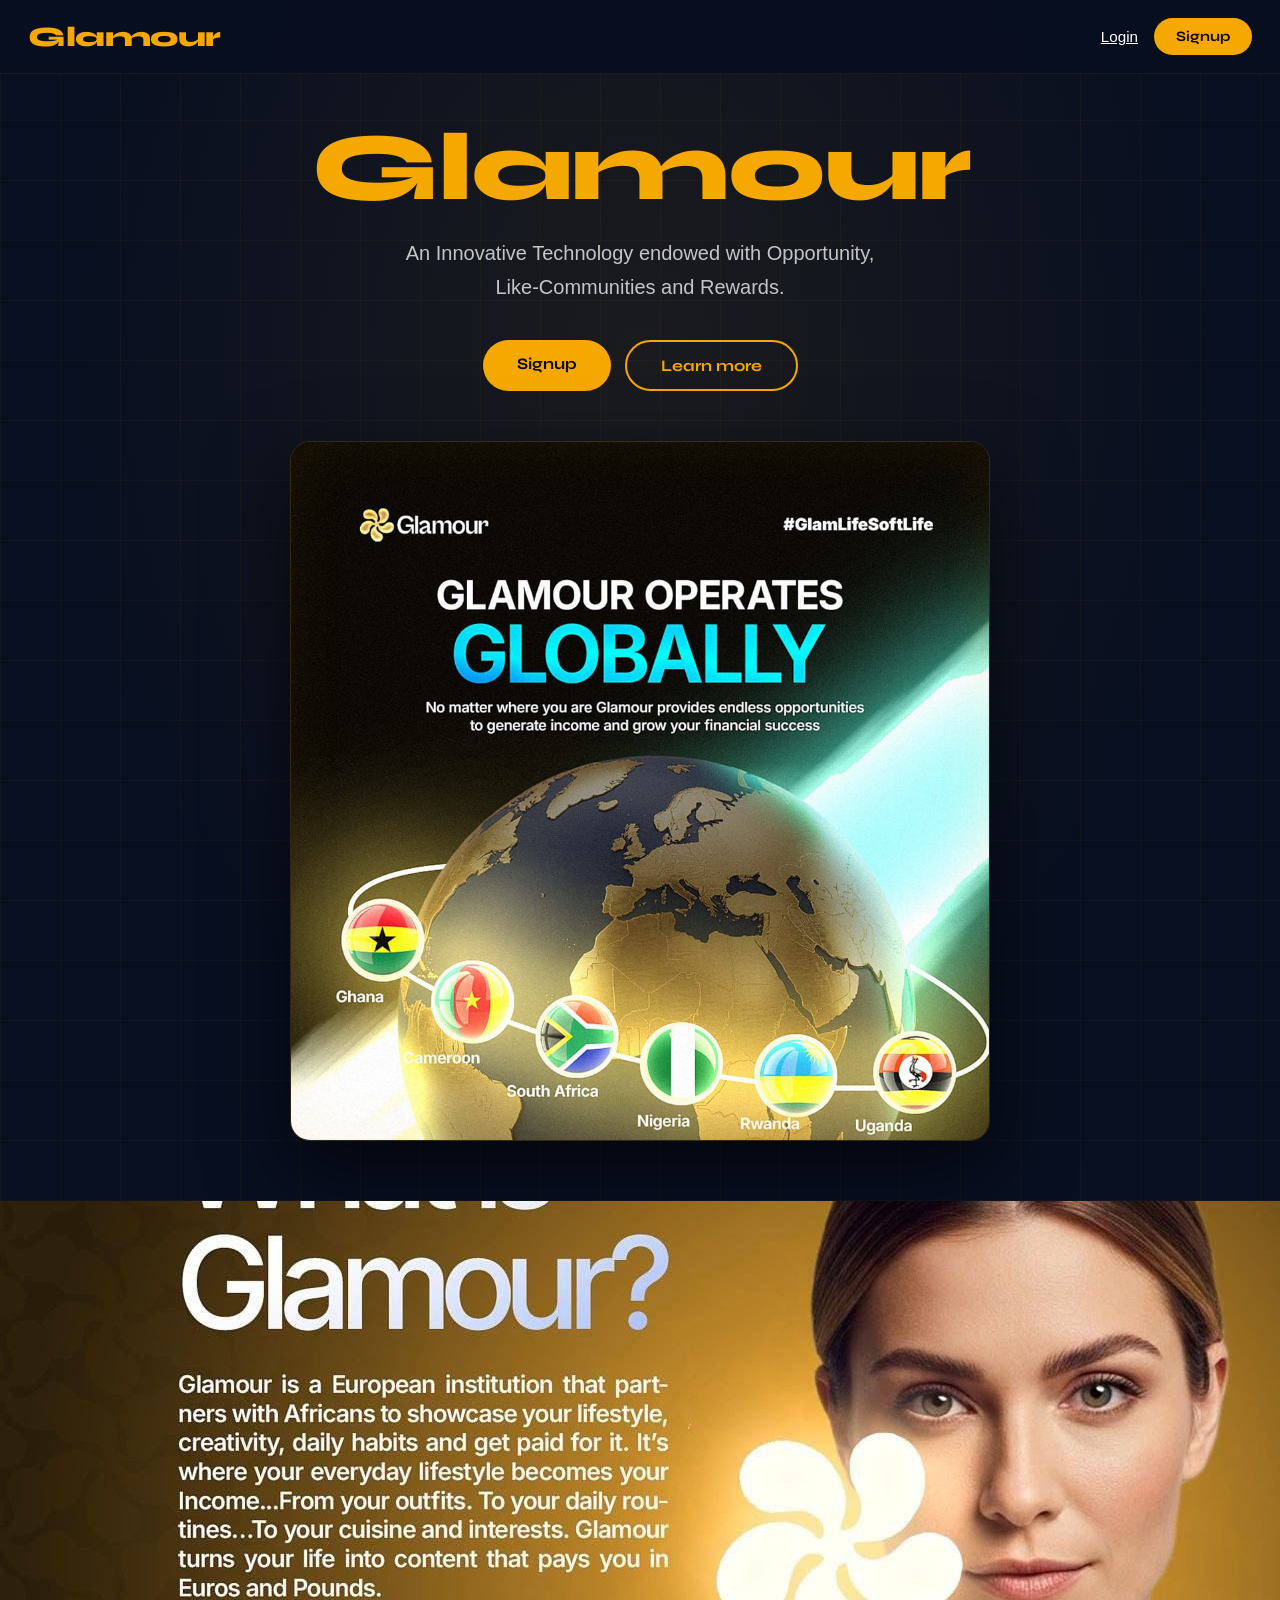
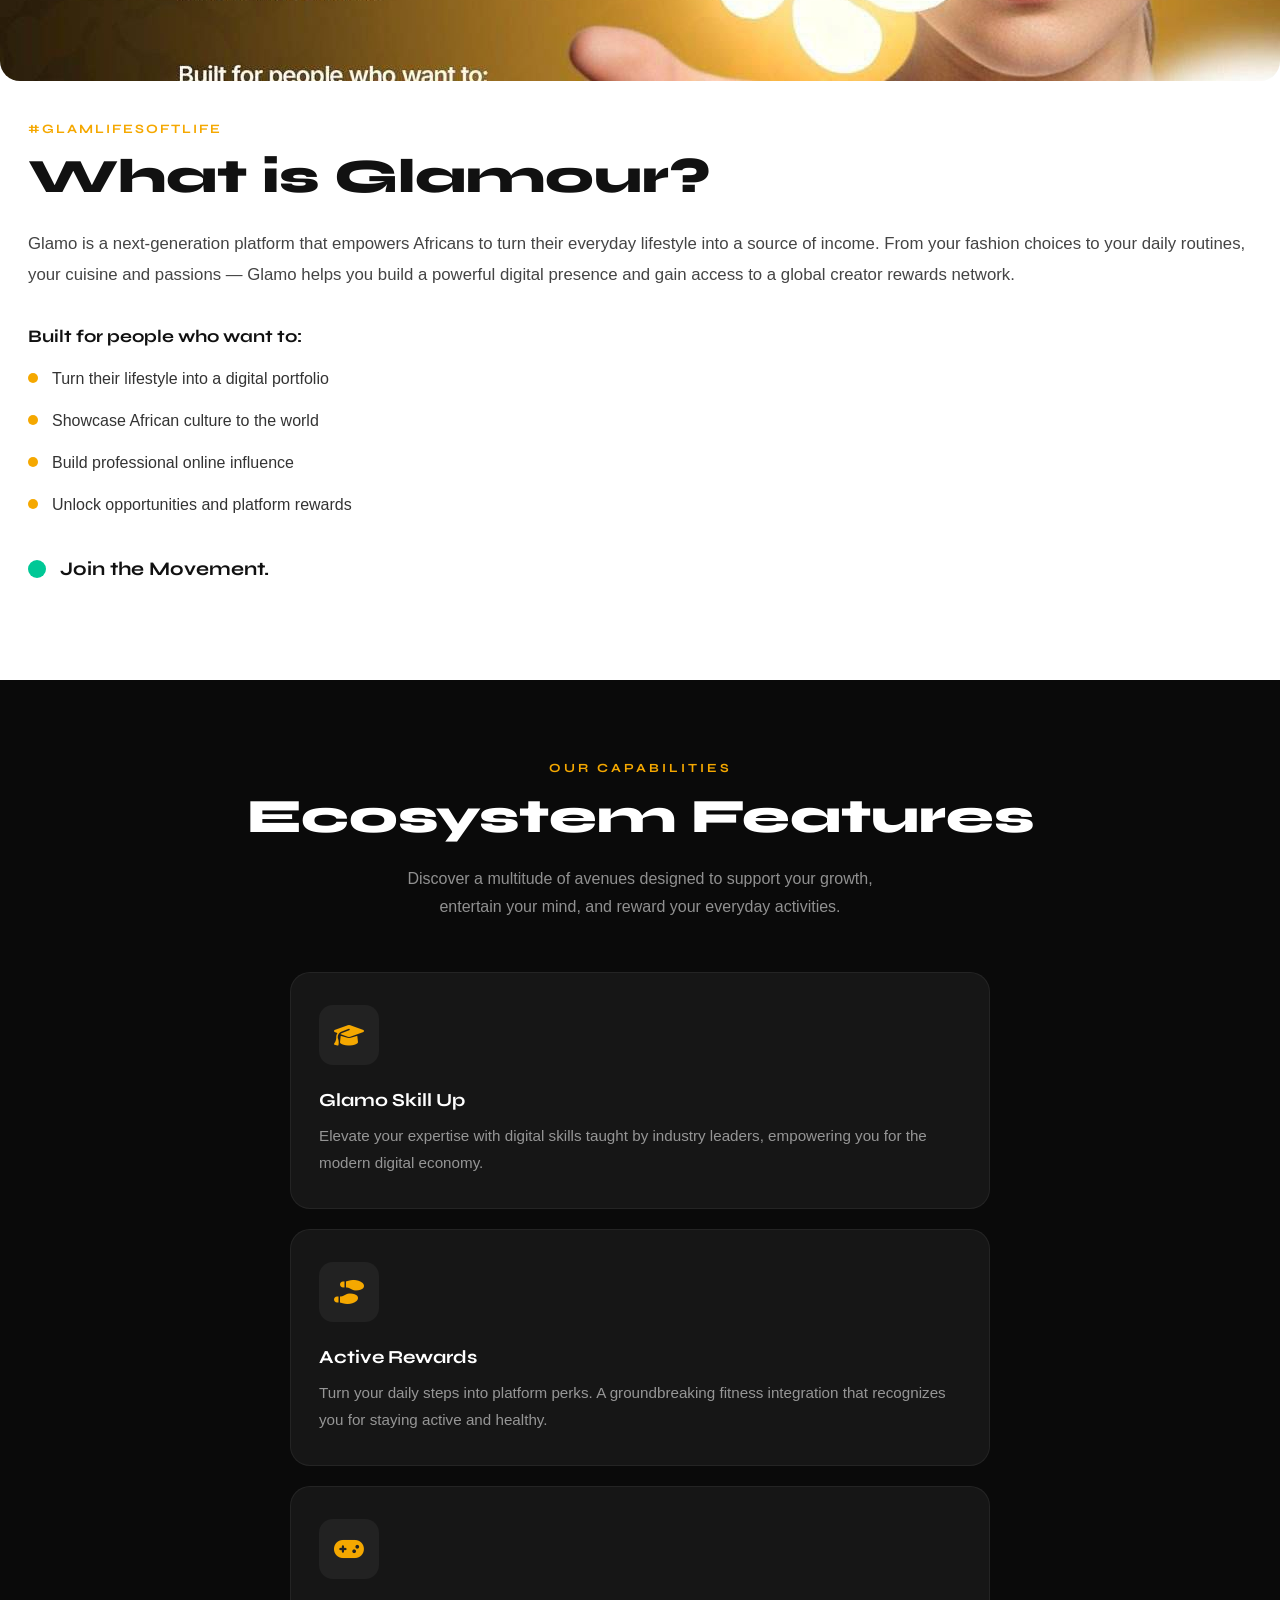
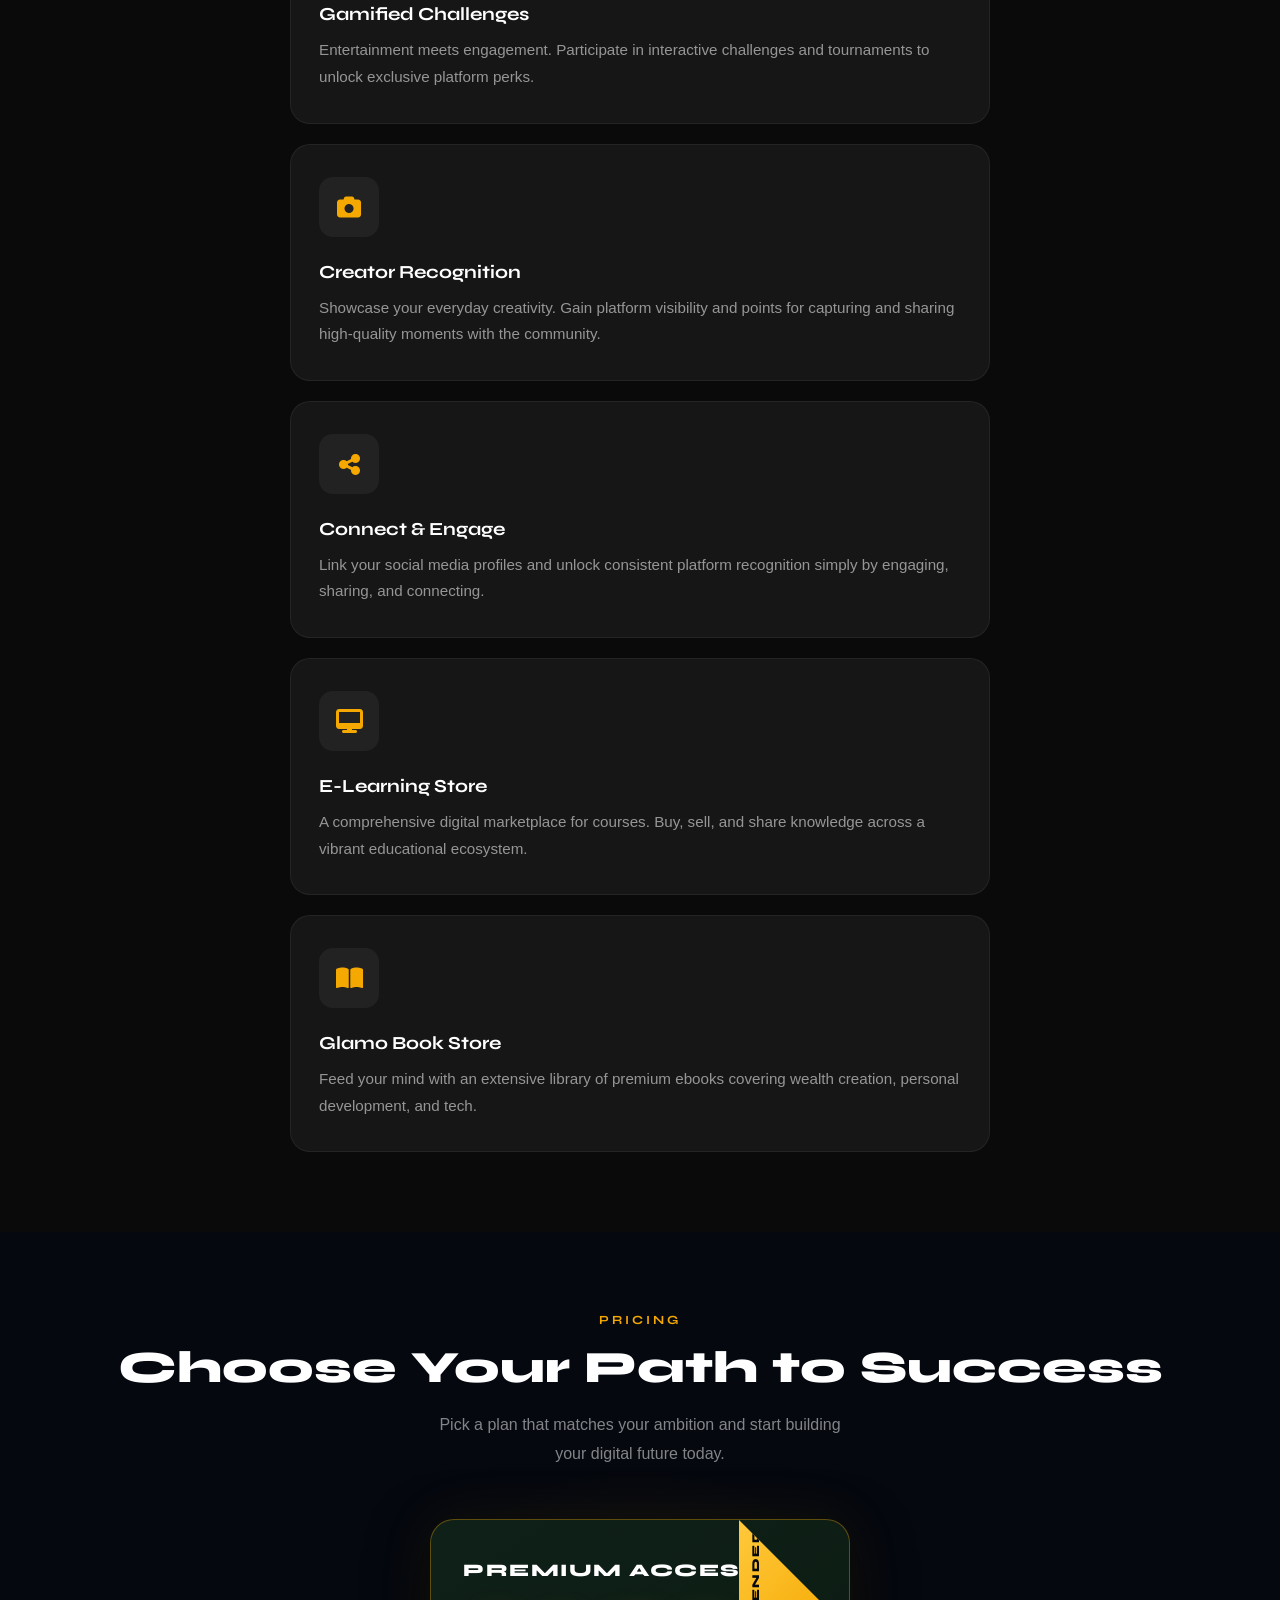
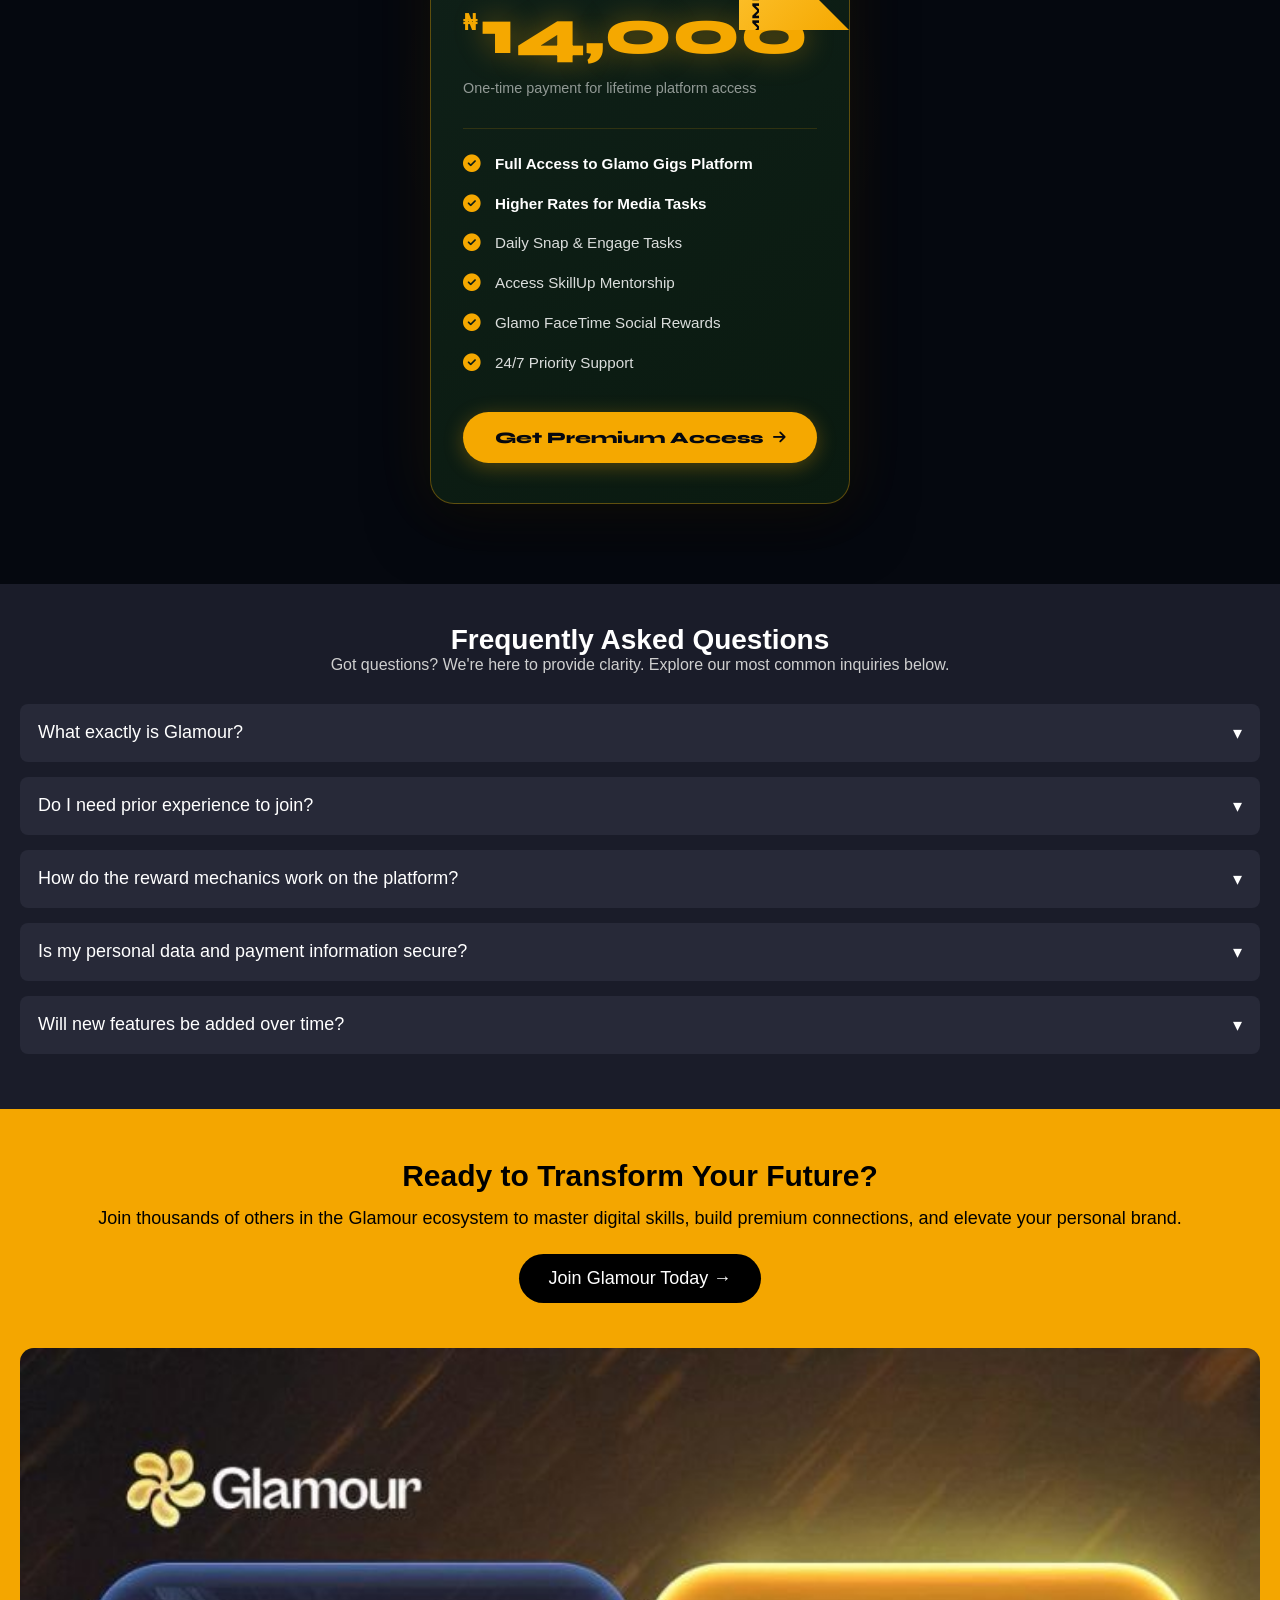
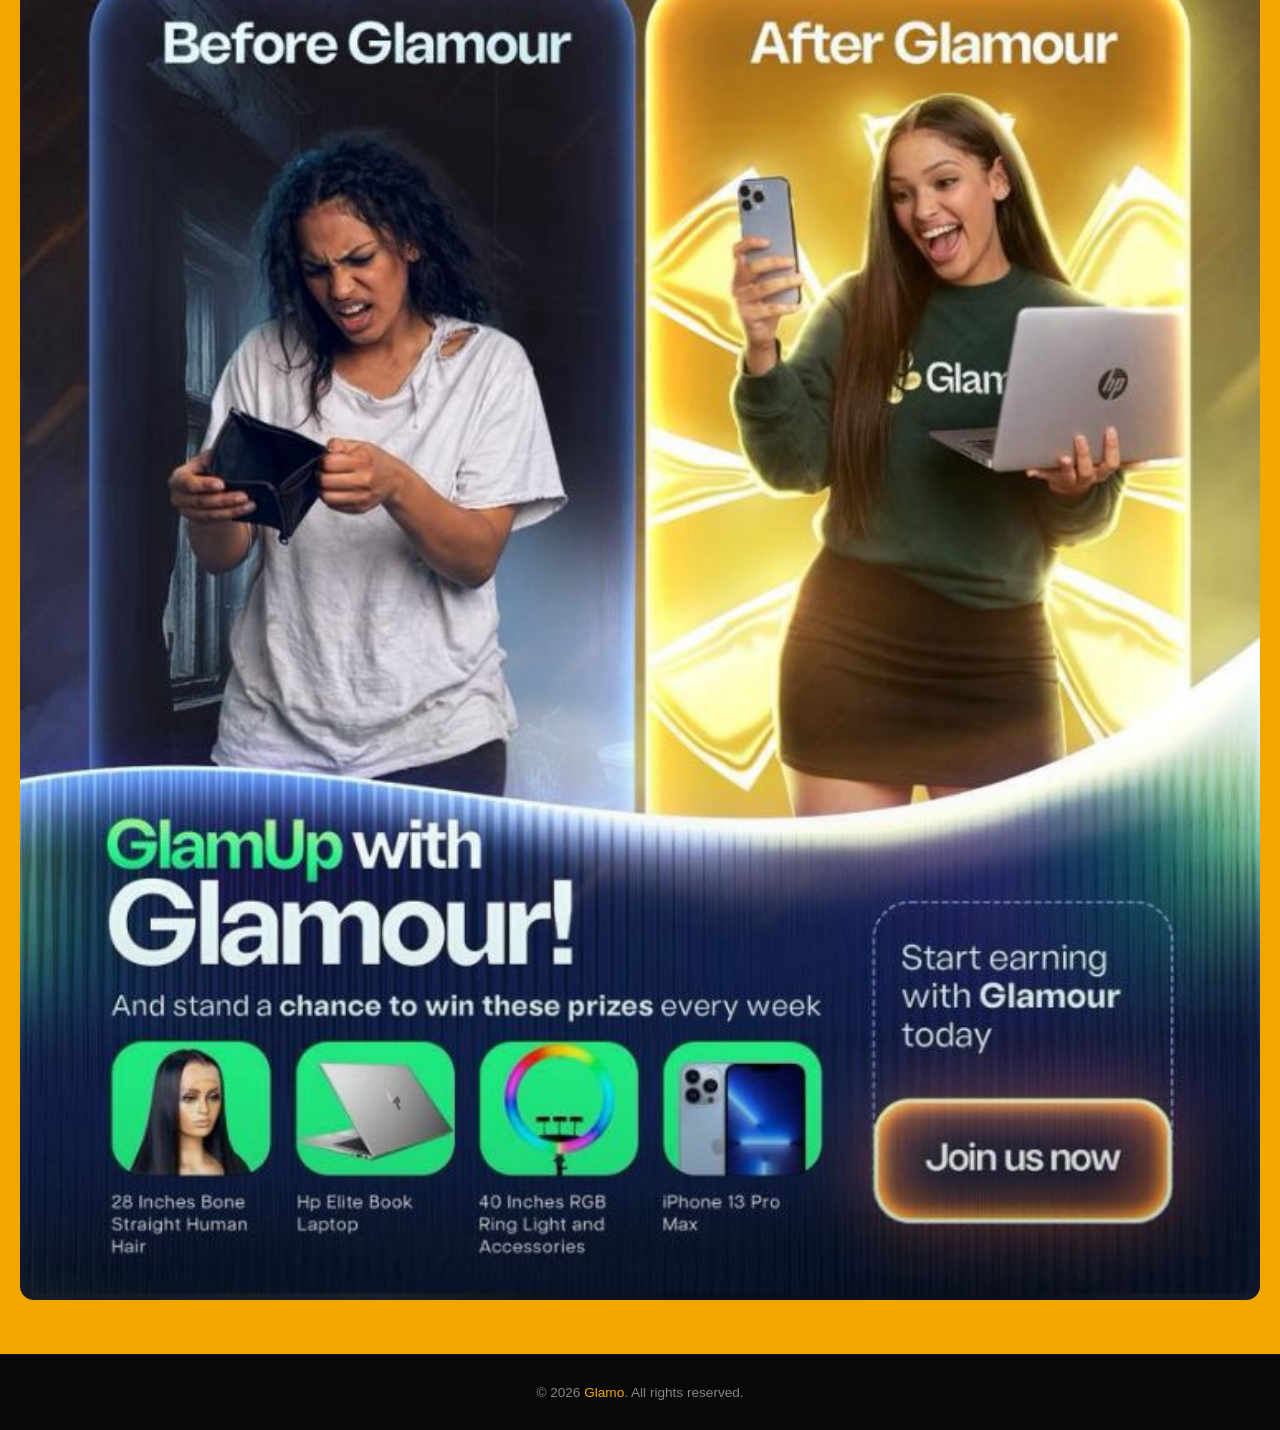
==== commit ba6ed5f9: "Change link from payment.html to signup.html" ====
--- a/index.html
+++ b/index.html
@@ -242,7 +242,7 @@
           </li>
         </ul>
         <!-- CTA Button -->
-        <a href="payment.html" class="package-btn">
+        <a href="signup.html" class="package-btn">
           Get Premium Access
           <i class="fas fa-arrow-right"></i>
         </a>
@@ -339,4 +339,4 @@
   </footer>
   <script src="script.js"></script>
 </body>
-</html>+</html>
--- a/style.css
+++ b/style.css
@@ -105,10 +105,52 @@
   background: none;
   border: none;
   cursor: pointer;
-  display: flex;
+  display: none;
   flex-direction: column;
   gap: 5px;
   padding: 4px;
+}
+
+@media (max-width: 768px) {
+  nav {
+    display: flex;
+    align-items: center;
+    padding:12px 10px;
+    justify-content: space-between;
+    flex-wrap: nowrap;
+  }
+
+  .nav-right {
+    display: flex;
+    flex-direction: row;
+    align-items: center;
+    gap: 5px;
+    flex-wrap: nowrap;
+  }
+
+  .btn-login, .btn-signup {
+    font-size: 0.75rem;
+    padding: 6px 10px;
+  }
+ 
+  .hamburger {
+    display: flex !important;
+  }
+
+ .hero-btn-primary, .hero-btn-outline {
+    font-size: 0.6rem;
+    padding: 10px 10px;
+     white-space: nowrap;
+  }
+
+  /* Hero buttons side by side */
+  .hero-buttons {
+    display: flex;
+    flex-direction: row;
+    gap: 12px;
+    justify-content: center;
+   flex-wrap:nowrap;
+  }
 }
 .hamburger span {
   display: block;
@@ -224,7 +266,7 @@
   display: flex;
   gap: 14px;
   margin-top: 36px;
-  flex-wrap: wrap;
+  flex-wrap: nowrap;
   justify-content: center;
   animation: fadeUp 0.8s 0.6s both;
 }
@@ -1924,4 +1966,4 @@
 @keyframes fadeUp {
   from { opacity: 0; transform: translateY(20px); }
   to   { opacity: 1; transform: translateY(0); }
-}+}
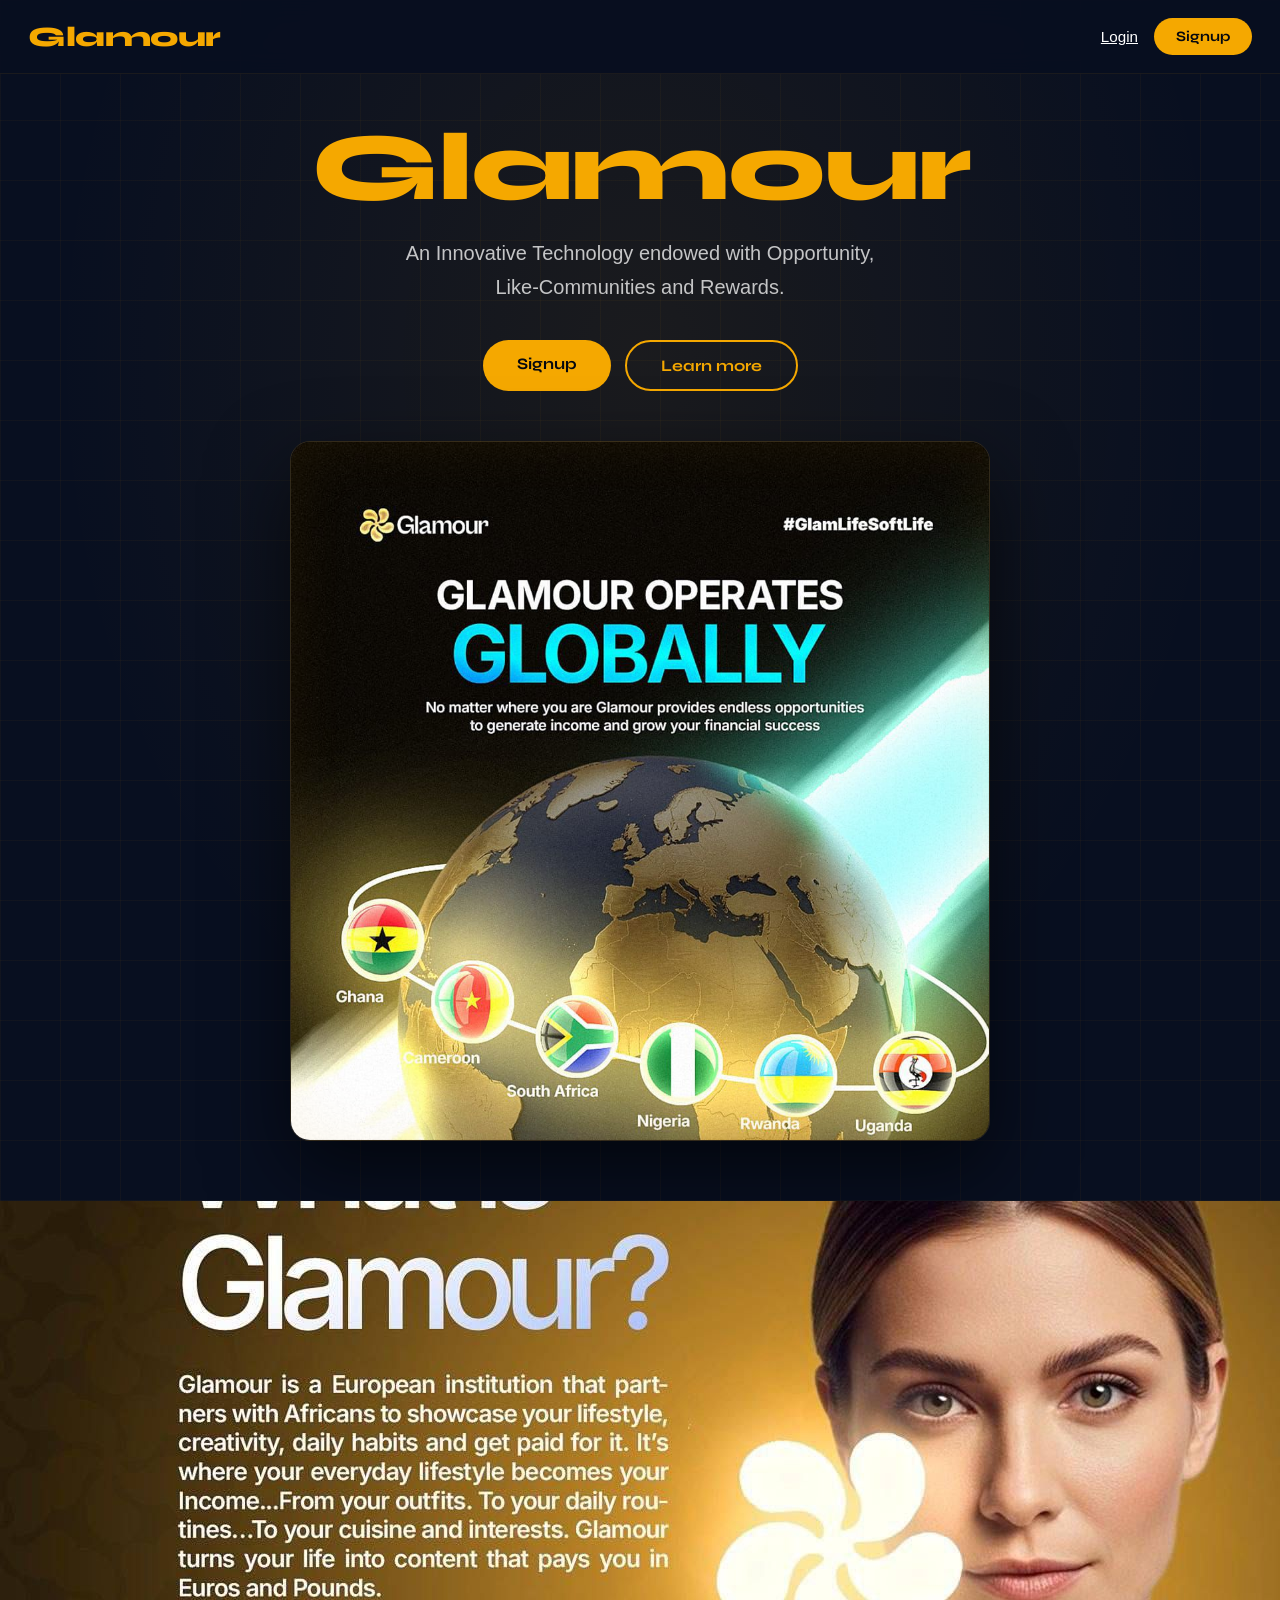
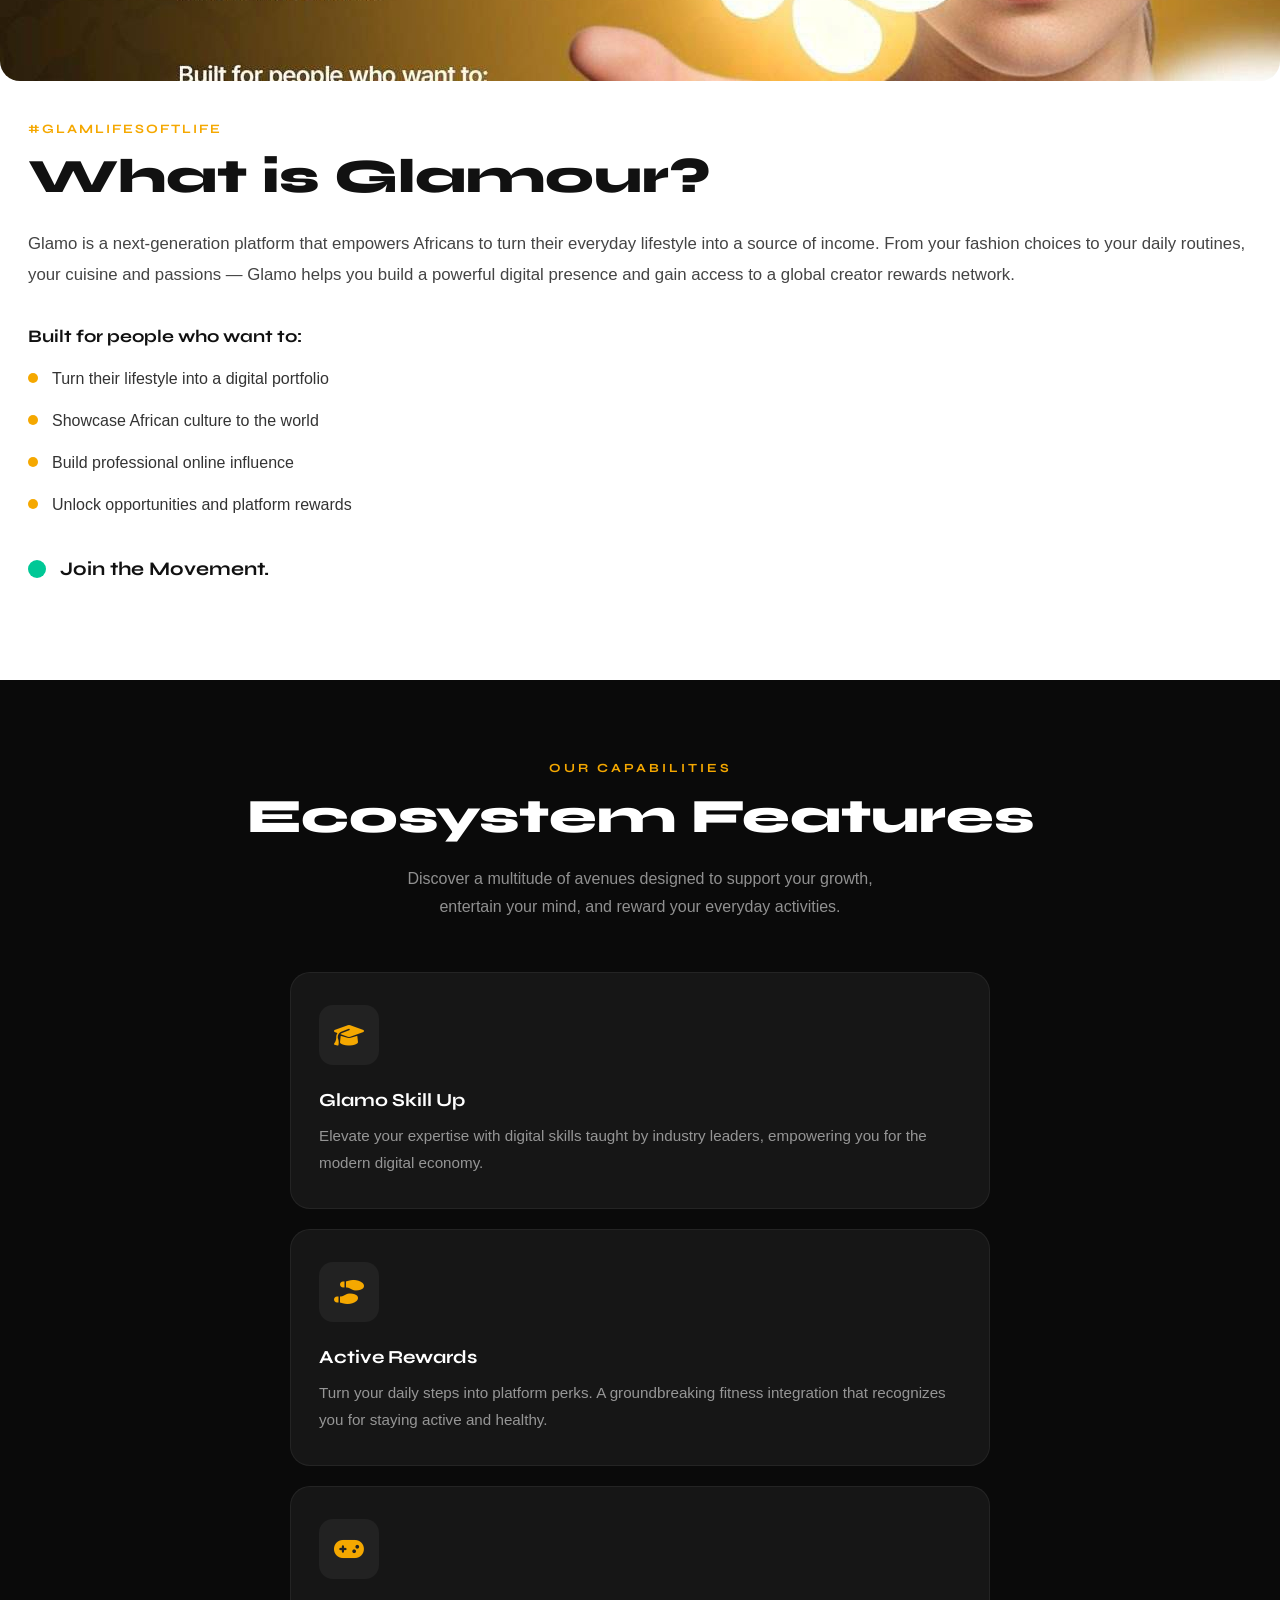
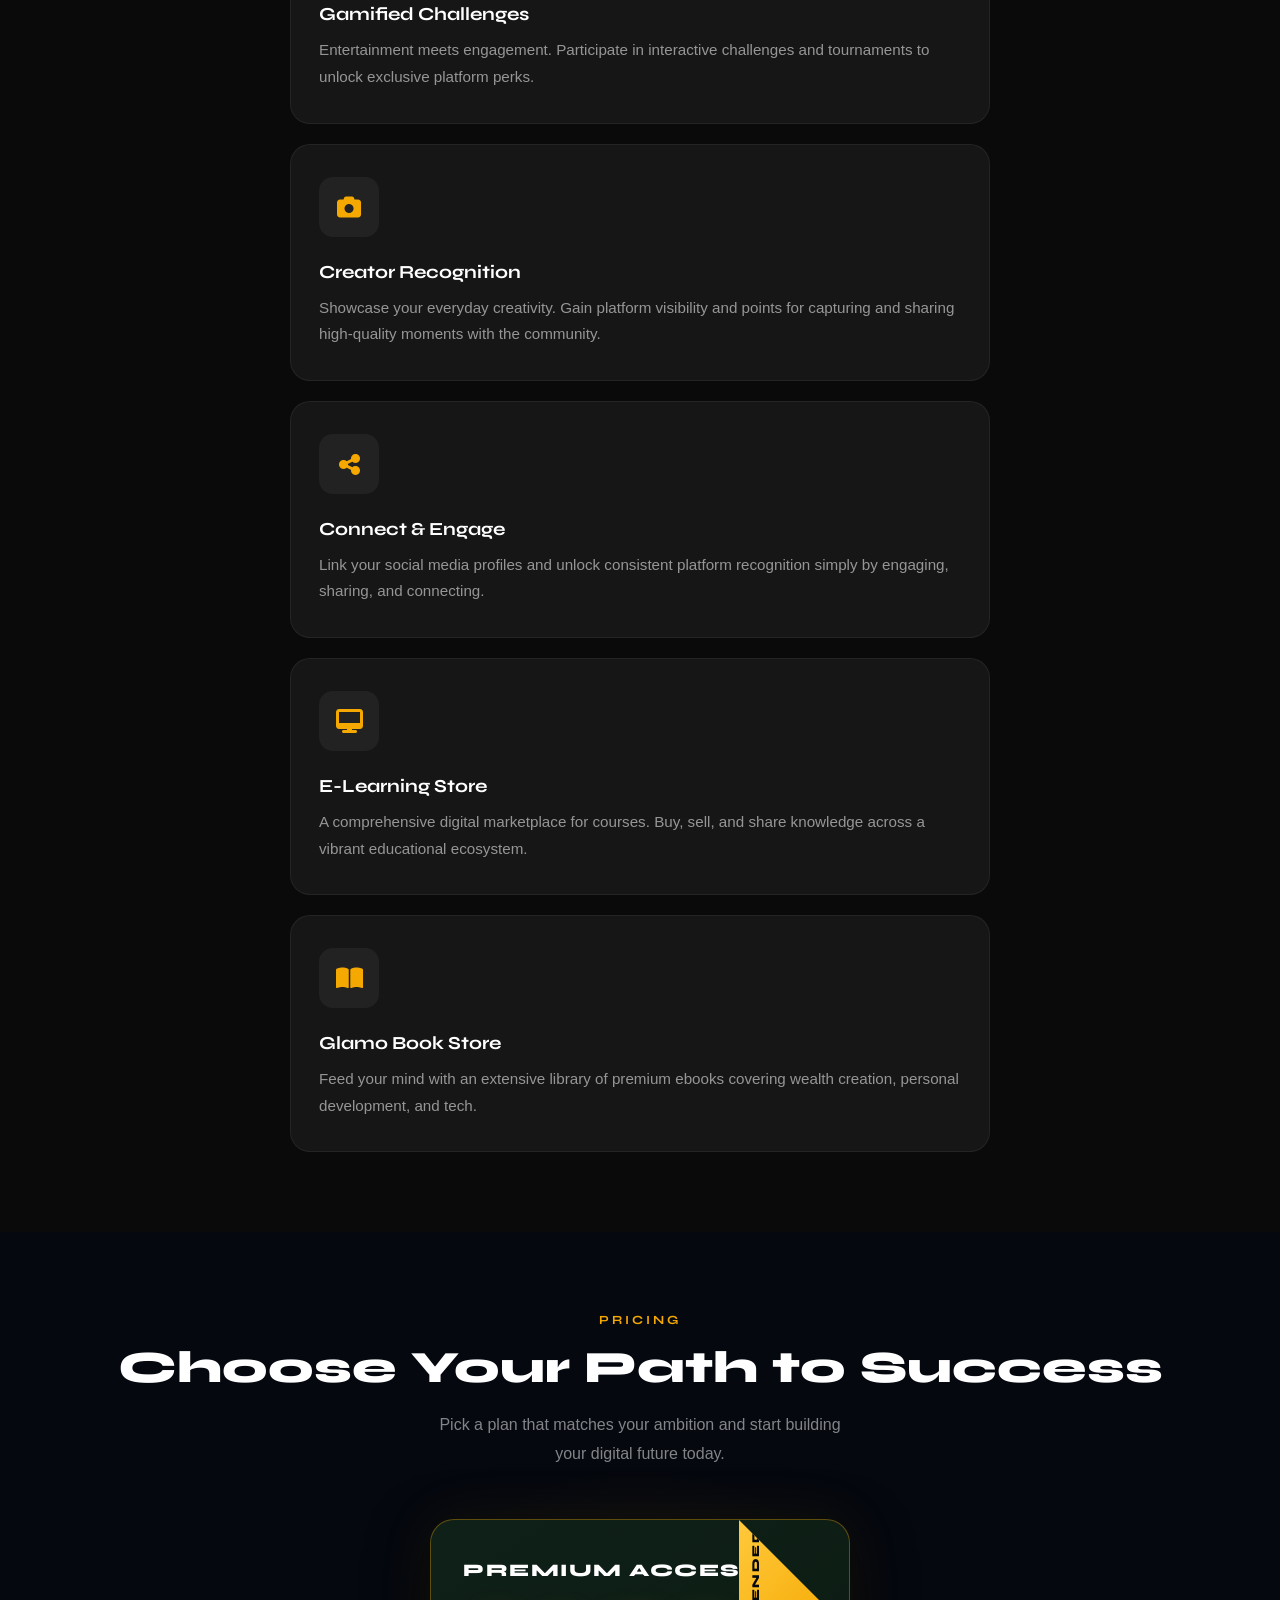
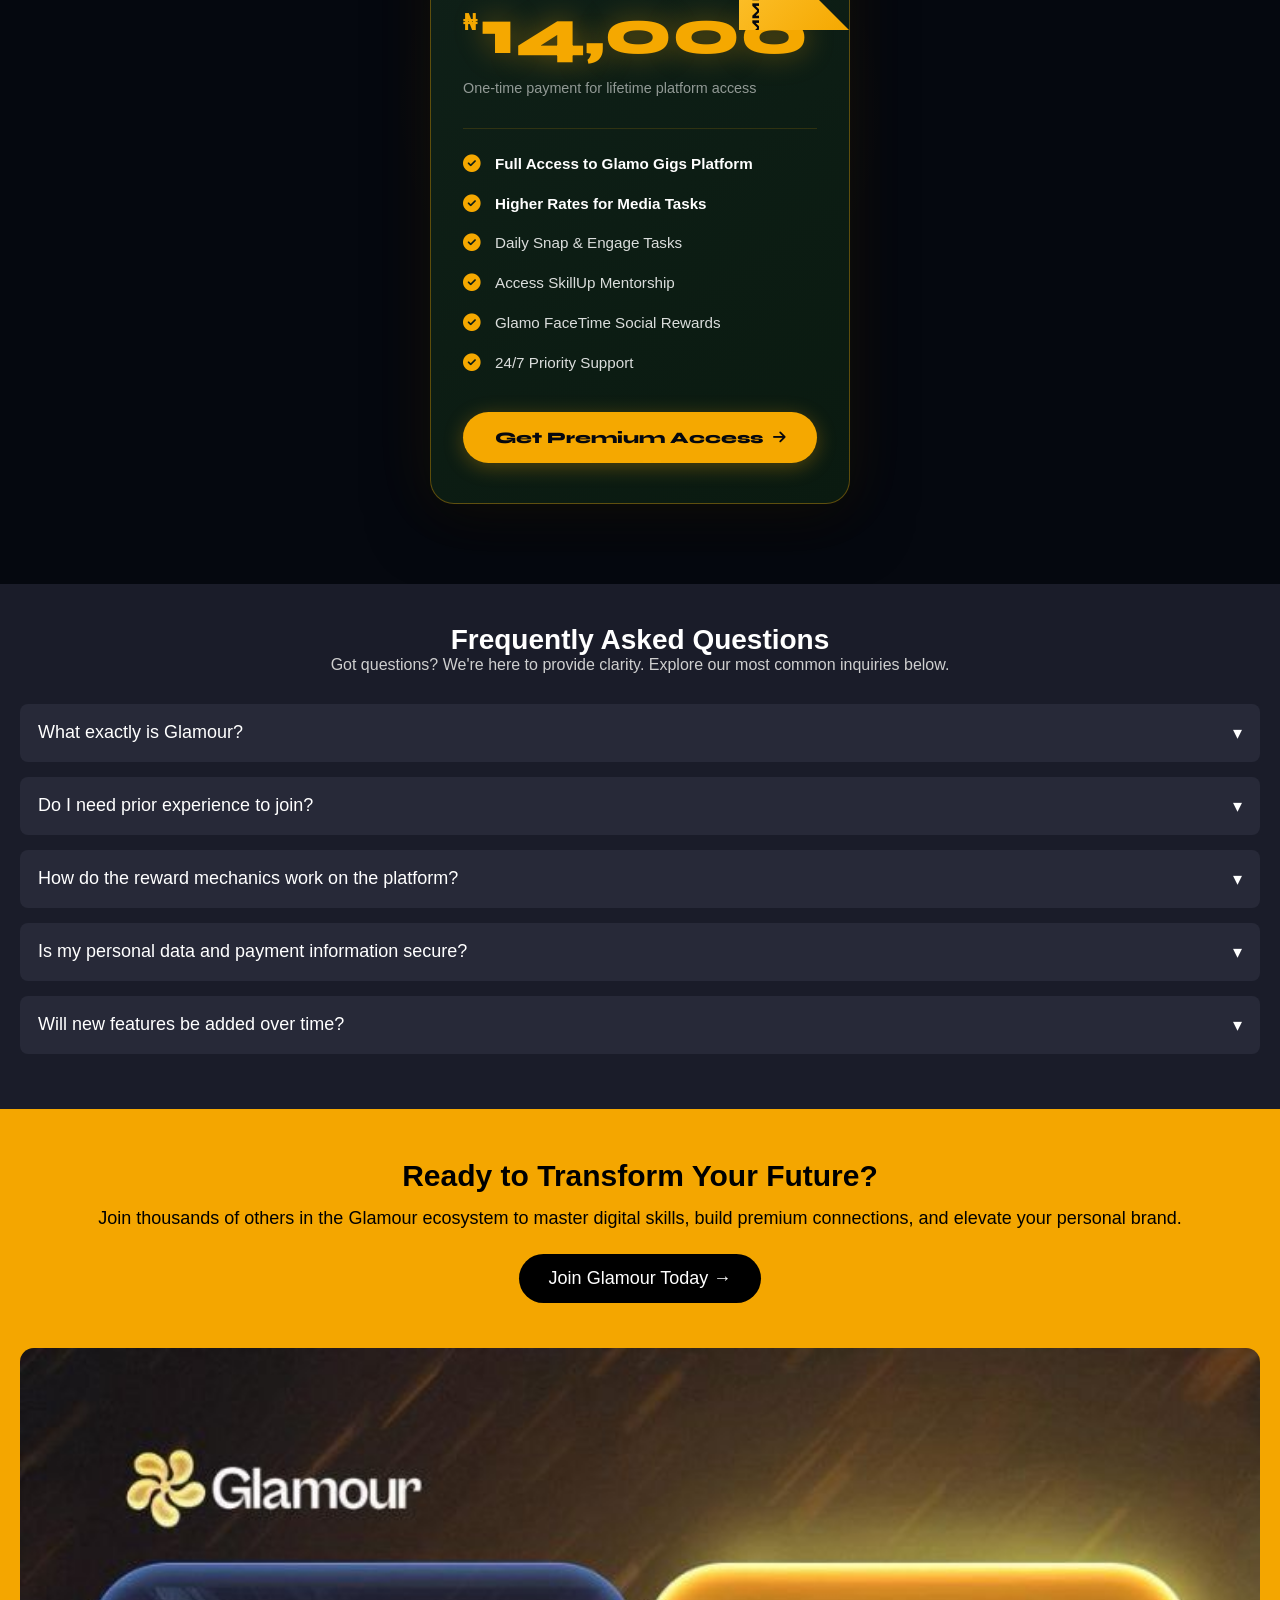
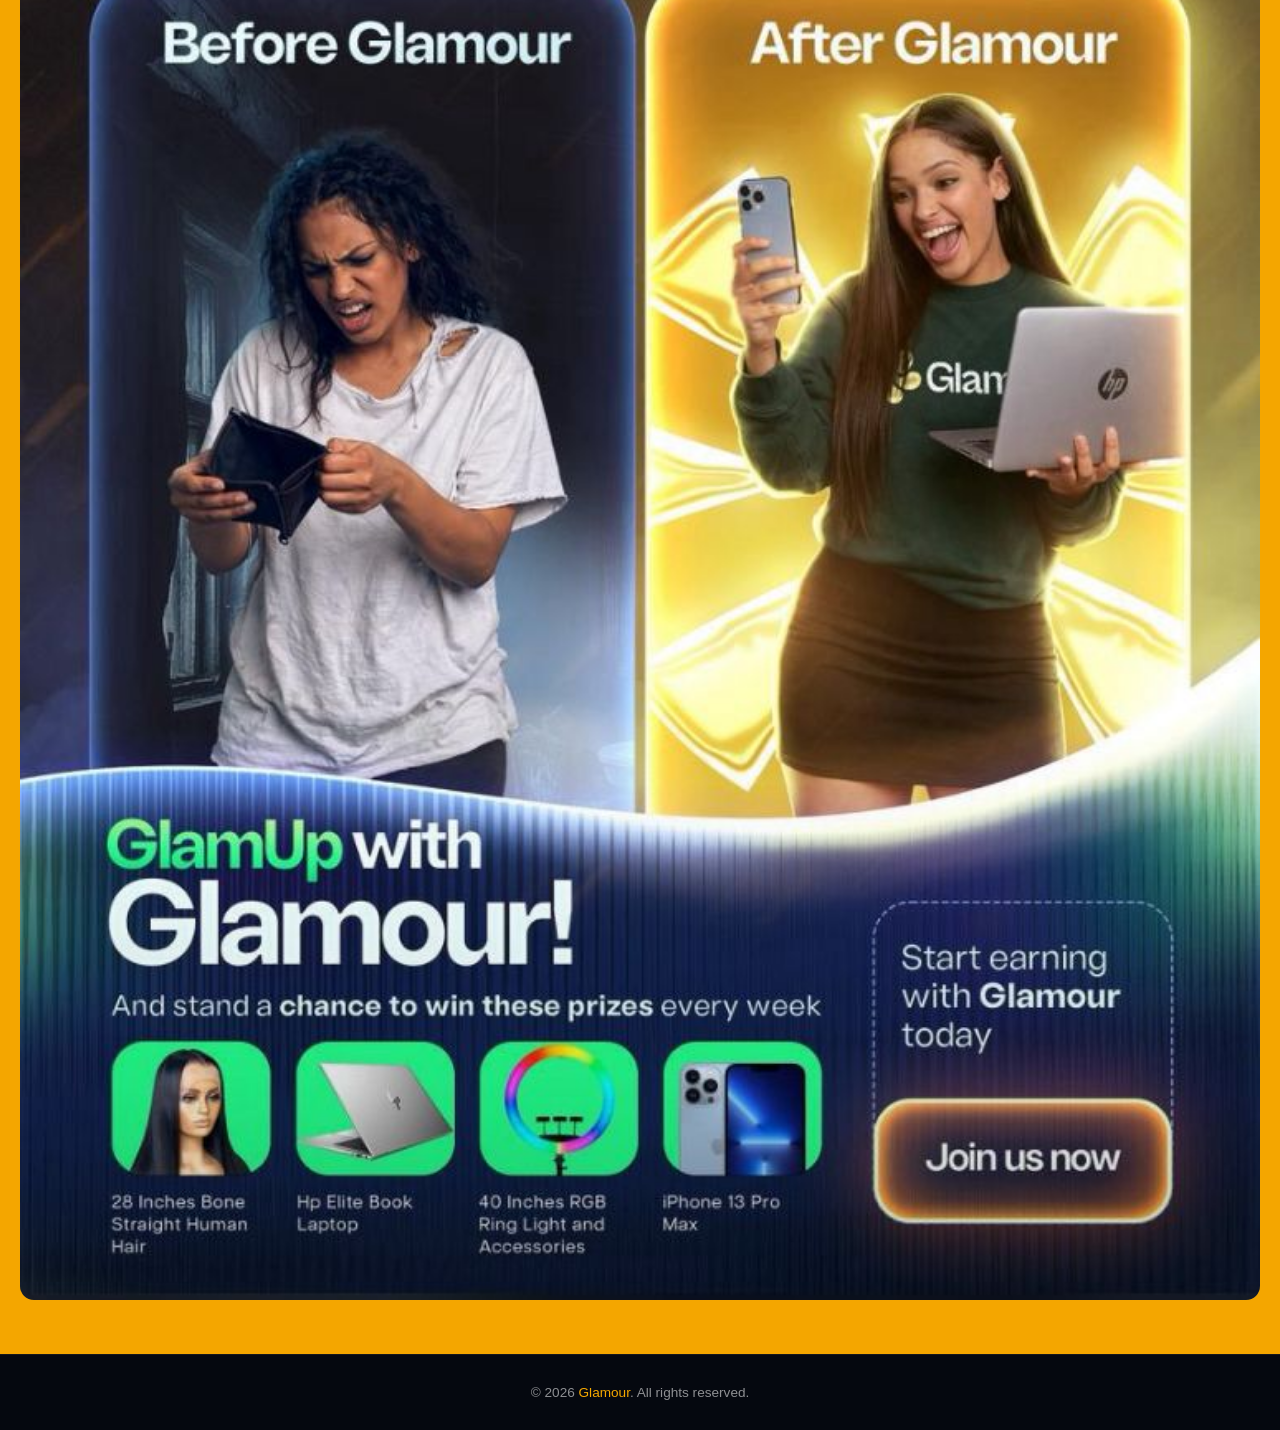
==== commit fcefacf0: "Add files via upload" ====
--- a/index.html
+++ b/index.html
@@ -1,342 +1,343 @@
-<!DOCTYPE html>
-<html lang="en">
-<head>
-  <meta charset="UTF-8">
-  <meta name="viewport" content="width=device-width, initial-scale=1.0">
-  <title>GlamourNet</title>
-  <link
-  href="https://fonts.googleapis.com/css2?family=Syne:wght@400;600;700;800&family=DM+San
-  s:wght@300;400;500&display=swap" rel="stylesheet"/>
-  <link rel="stylesheet"
-  href="https://cdnjs.cloudflare.com/ajax/libs/font-awesome/6.5.0/css/all.min.css"/>
-
-  <link rel="stylesheet" href="style.css"/>
-</head>
-<body>
-    <!-- NAVBAR -->
-  <nav>
-    <a href="#" class="logo">Glamour</a>
-    <div class="nav-right">
-      <a class="btn-login" href="login.html">Login</a>
-      <a href="signup.html" class="btn-signup">Signup</a>
-      <button class="hamburger" id="hamburger" aria-label="Menu">
-        <span></span>
-        <span></span>
-        <span></span>
-      </button>
-    </div>
-  </nav>
-
-  <!-- MOBILE MENU -->
-  <div class="mobile-menu" id="mobileMenu">
-    <a href="#home">Home</a>
-    <a href="#about">About</a>
-    <a href="#features">Features</a>
-    <a href="#packages">Packages</a>
-    <a href="#faqs">FAQs</a>
-  </div>
-
-  <!-- HERO SECTION -->
-  <section class="hero" id="home">
-    <div class="hero-brand">Glamour</div>
-    <p class="hero-tagline">
-     An Innovative Technology endowed with Opportunity, Like-Communities and Rewards.
-    </p>
-    <div class="hero-buttons">
-      <a href="signup.html" class="hero-btn-primary">Signup</a>
-      <a href="https://chat.whatsapp.com/GqTcAdmTNrf0ZTo6kN7AMI?mode=gi_t" class="hero-btn-outline">Learn more</a>
-    </div>
-      <div class="hero-image-wrap">
-      <img src="home.jpg" alt="Glamo Operates Globally" />
-    </div>
-  </section>
-     
-  <!-- ===================== -->
-  <!-- ABOUT SECTION -->
-  <!-- ===================== -->
-  <!-- ABOUT SECTION -->
-  <section class="about" id="about">
-    <!-- About Image -->
-    <div class="about-image-wrap">
-     <img src="about.jpg" alt="Join Glamo" />
-    </div>
-    <!-- About Text Content -->
-    <div class="about-content">
-      <p class="about-hashtag">#GlamLifeSoftLife</p>
-      <h2 class="about-heading">What is Glamour?</h2>
-      <p class="about-paragraph">
-        Glamo is a next-generation platform that empowers Africans to turn their
-        everyday lifestyle into a source of income. From your fashion choices to
-        your daily routines, your cuisine and passions — Glamo helps you build a
-        powerful digital presence and gain access to a global creator rewards
-        network.
-      </p>
-      <div class="about-built">
-        <h3>Built for people who want to:</h3>
-        <ul>
-          <li>Turn their lifestyle into a digital portfolio</li>
-          <li>Showcase African culture to the world</li>
-          <li>Build professional online influence</li>
-          <li>Unlock opportunities and platform rewards</li>
-        </ul>
-      </div>
-      <!-- Join the Movement link -->
-      <a href="signup.html" class="join-movement">
-        <span class="movement-dot"></span>
-        Join the Movement.
-      </a>
-    </div>
-  </section>
-   
-
-  <!-- ================================================ -->
-  <!-- FEATURES SECTION -->
-  <!-- ================================================ -->
-  <section class="features" id="features">
-    <!-- Section Header -->
-    <div class="features-header">
-      <p class="features-label">OUR CAPABILITIES</p>
-      <h2 class="features-heading">Ecosystem Features</h2>
-      <p class="features-subtext">
-        Discover a multitude of avenues designed to support your growth,
-        entertain your mind, and reward your everyday activities.
-      </p>
-    </div>
-    <!-- Feature Cards -->
-    <div class="features-grid">
-      <!-- Card 1: Glamo Skill Up -->
-      <div class="feature-card">
-        <div class="feature-icon">
-        <i class="fas fa-graduation-cap"></i>
-        </div>
-        <h3 class="feature-title">Glamo Skill Up</h3>
-        <p class="feature-desc">
-          Elevate your expertise with digital skills taught by industry leaders,
-          empowering you for the modern digital economy.
-        </p>
-      </div>
-      <!-- Card 2: Active Rewards -->
-      <div class="feature-card">
-        <div class="feature-icon">
-          <i class="fas fa-shoe-prints"></i>
-        </div>
-        <h3 class="feature-title">Active Rewards</h3>
-        <p class="feature-desc">
-          Turn your daily steps into platform perks. A groundbreaking fitness
-          integration that recognizes you for staying active and healthy.
-        </p>
-      </div>
-      <!-- Card 3: Gamified Challenges -->
-      <div class="feature-card">
-        <div class="feature-icon">
-          <i class="fas fa-gamepad"></i>
-        </div>
-        <h3 class="feature-title">Gamified Challenges</h3>
-        <p class="feature-desc">
-          Entertainment meets engagement. Participate in interactive challenges
-          and tournaments to unlock exclusive platform perks.
-        </p>
-      </div>
-      <!-- Card 4: Creator Recognition -->
-      <div class="feature-card">
-        <div class="feature-icon">
-          <i class="fas fa-camera"></i>
-        </div>
-        <h3 class="feature-title">Creator Recognition</h3>
-        <p class="feature-desc">
-          Showcase your everyday creativity. Gain platform visibility and points
-          for capturing and sharing high-quality moments with the community.
-        </p>
-      </div>
-      <!-- Card 5: Connect & Engage -->
-      <div class="feature-card">
-        <div class="feature-icon">
-          <i class="fas fa-share-nodes"></i>
-        </div>
-        <h3 class="feature-title">Connect & Engage</h3>
-        <p class="feature-desc">
-          Link your social media profiles and unlock consistent platform
-          recognition simply by engaging, sharing, and connecting.
-        </p>
-      </div>
-      <!-- Card 6: E-Learning Store -->
-      <div class="feature-card">
-        <div class="feature-icon">
-          <i class="fas fa-desktop"></i>
-        </div>
-        <h3 class="feature-title">E-Learning Store</h3>
-        <p class="feature-desc">
-          A comprehensive digital marketplace for courses. Buy, sell, and share
-          knowledge across a vibrant educational ecosystem.
-        </p>
-      </div>
-      <!-- Card 7: Glamo Book Store -->
-      <div class="feature-card">
-        <div class="feature-icon">
-          <i class="fas fa-book-open"></i>
-        </div>
-        <h3 class="feature-title">Glamo Book Store</h3>
-        <p class="feature-desc">
-          Feed your mind with an extensive library of premium ebooks covering
-          wealth creation, personal development, and tech.
-        </p>
-      </div>
-    </div>
-  </section>
-
-
-      <!-- ================================================ -->
-  <!-- PACKAGES SECTION -->
-  <!-- ================================================ -->
-  <section class="packages" id="packages">
-    <!-- Section Header -->
-    <div class="packages-header">
-      <p class="packages-label">PRICING</p>
-      <h2 class="packages-heading">Choose Your Path to Success</h2>
-      <p class="packages-subtext">
-        Pick a plan that matches your ambition and start
-        building your digital future today.
-      </p>
-    </div>
-    <!-- Package Card -->
-    <div class="packages-wrapper">
-      <div class="package-card">
-        <!-- Recommended Badge -->
-        <div class="package-badge">RECOMMENDED</div>
-        <!-- Card Top -->
-        <div class="package-top">
-          <p class="package-name">PREMIUM ACCESS</p>
-          <div class="package-price">
-            <span class="package-currency">₦</span>
-            <span class="package-amount">14,000</span>
-          </div>
-          <p class="package-note">One-time payment for lifetime platform access</p>
-        </div>
-        <!-- Divider -->
-        <div class="package-divider"></div>
-        <!-- Features List -->
-        <ul class="package-features">
-          <li>
-            <span class="package-check"><i class="fas fa-circle-check"></i></span>
-            <span><strong>Full Access to Glamo Gigs Platform</strong></span>
-          </li>
-          <li>
-            <span class="package-check"><i class="fas fa-circle-check"></i></span>
-            <span><strong>Higher Rates for Media Tasks</strong></span>
-          </li>
-          <li>
-            <span class="package-check"><i class="fas fa-circle-check"></i></span>
-            <span>Daily Snap &amp; Engage Tasks</span>
-          </li>
-          <li>
-            <span class="package-check"><i class="fas fa-circle-check"></i></span>
-            <span>Access SkillUp Mentorship</span>
-          </li>
-          <li>
-            <span class="package-check"><i class="fas fa-circle-check"></i></span>
-            <span>Glamo FaceTime Social Rewards</span>
-          </li>
-          <li>
-            <span class="package-check"><i class="fas fa-circle-check"></i></span>
-            <span>24/7 Priority Support</span>
-          </li>
-        </ul>
-        <!-- CTA Button -->
-        <a href="signup.html" class="package-btn">
-          Get Premium Access
-          <i class="fas fa-arrow-right"></i>
-        </a>
-      </div>
-    </div>
-  </section>
-
-   <!-- FAQ Section -->
-    <section class="faq-section">
-        <h2>Frequently Asked Questions</h2>
-        <p class="sub">Got questions? We're here to provide clarity. Explore our most common inquiries below.</p>
-
-        <div class="accordion">
-
-            <div class="accordion-item">
-                <button class="accordion-header">What exactly is Glamour? <span class="arrow">&#9662;</span></button>
-                <div class="accordion-content">
-                    <p>
-                        Glamour is a holistic digital ecosystem built to empower individuals through digital
-                        advancement and personal development. It combines learning, engagement, and rewards into
-                        one unified platform.
-                    </p>
-                </div>
-            </div>
-
-            <div class="accordion-item">
-                <button class="accordion-header">Do I need prior experience to join? <span class="arrow">&#9662;</span></button>
-                <div class="accordion-content">
-                    <p>
-                        Not at all. Glamour is designed for everyone. Whether you are a beginner looking to learn
-                        premium digital skills or a professional seeking new opportunities, our platform provides
-                        all the necessary resources and step-by-step guidance.
-                    </p>
-                </div>
-            </div>
-
-            <div class="accordion-item">
-                <button class="accordion-header">How do the reward mechanics work on the platform? <span class="arrow">&#9662;</span></button>
-                <div class="accordion-content">
-                    <p>
-                        Our system rewards you for everyday activities you already do, such as walking, sharing snapshots,
-                        and engaging on social media. These activities accumulate points and rewards that can be redeemed
-                        within our ecosystem.
-                    </p>
-                </div>
-            </div>
-
-            <div class="accordion-item">
-                <button class="accordion-header">Is my personal data and payment information secure? <span class="arrow">&#9662;</span></button>
-                <div class="accordion-content">
-                    <p>
-                        Yes, security is our top priority. We utilize industry-standard encryption, secure payment gateways,
-                        and strict privacy policies to ensure your data and transactions are strictly protected.
-                    </p>
-                </div>
-            </div>
-
-            <div class="accordion-item">
-                <button class="accordion-header">Will new features be added over time? <span class="arrow">&#9662;</span></button>
-                <div class="accordion-content">
-                    <p>
-                        Absolutely. Glamour is continuously evolving. We regularly roll out updates, introduce new courses
-                        in the E‑Learning store, add new gigs, and enhance our reward structures to provide maximum value.
-                    </p>
-                </div>
-            </div>
-
-        </div>
-    </section>
-
-    <!-- Transform Section -->
-    <section class="transform-section">
-        <h2>Ready to Transform Your Future?</h2>
-        <p>
-            Join thousands of others in the Glamour ecosystem to master digital skills, build premium connections,
-            and elevate your personal brand.
-        </p>
-
-        <!-- Replace #### with your client's link -->
-        <a href="signup.html" class="cta-btn">Join Glamour Today →</a>
-
-        <div class="cta-image">
-            <img src="faq.jpg" alt="Glamour Future Visual">
-        </div>
-  </section>
-
-    
-
-
-
-  <!-- FOOTER -->
-  <footer>
-    &copy; 2026 <span>Glamo</span>. All rights reserved.
-  </footer>
-  <script src="script.js"></script>
-</body>
-</html>
+<!DOCTYPE html>
+<html lang="en">
+<head>
+  <meta charset="UTF-8">
+  <meta name="viewport" content="width=device-width, initial-scale=1.0">
+  <title>GlamourNet</title>
+  <link
+  href="https://fonts.googleapis.com/css2?family=Syne:wght@400;600;700;800&family=DM+San
+  s:wght@300;400;500&display=swap" rel="stylesheet"/>
+  <link rel="stylesheet"
+  href="https://cdnjs.cloudflare.com/ajax/libs/font-awesome/6.5.0/css/all.min.css"/>
+  <link rel="stylesheet" href="style.css"/>
+
+  <meta name="google-site-verification" content="qCacu4YmbLUXiDdCqt2FNJJzob2ZfXqIUP23Jy1AChg" />
+</head>
+<body>
+    <!-- NAVBAR -->
+  <nav>
+    <a href="#" class="logo">Glamour</a>
+    <div class="nav-right">
+      <a class="btn-login" href="login.html">Login</a>
+      <a href="signup.html" class="btn-signup">Signup</a>
+      <button class="hamburger" id="hamburger" aria-label="Menu">
+        <span></span>
+        <span></span>
+        <span></span>
+      </button>
+    </div>
+  </nav>
+
+  <!-- MOBILE MENU -->
+  <div class="mobile-menu" id="mobileMenu">
+    <a href="#home">Home</a>
+    <a href="#about">About</a>
+    <a href="#features">Features</a>
+    <a href="#packages">Packages</a>
+    <a href="#faqs">FAQs</a>
+  </div>
+
+  <!-- HERO SECTION -->
+  <section class="hero" id="home">
+    <div class="hero-brand">Glamour</div>
+    <p class="hero-tagline">
+     An Innovative Technology endowed with Opportunity, Like-Communities and Rewards.
+    </p>
+    <div class="hero-buttons">
+      <a href="signup.html" class="hero-btn-primary">Signup</a>
+      <a href="learn more.html" class="hero-btn-outline">Learn more</a>
+    </div>
+      <div class="hero-image-wrap">
+      <img src="home.jpg" alt="Glamo Operates Globally" />
+    </div>
+  </section>
+     
+  <!-- ===================== -->
+  <!-- ABOUT SECTION -->
+  <!-- ===================== -->
+  <!-- ABOUT SECTION -->
+  <section class="about" id="about">
+    <!-- About Image -->
+    <div class="about-image-wrap">
+     <img src="about.jpg" alt="Join Glamo" />
+    </div>
+    <!-- About Text Content -->
+    <div class="about-content">
+      <p class="about-hashtag">#GlamLifeSoftLife</p>
+      <h2 class="about-heading">What is Glamour?</h2>
+      <p class="about-paragraph">
+        Glamo is a next-generation platform that empowers Africans to turn their
+        everyday lifestyle into a source of income. From your fashion choices to
+        your daily routines, your cuisine and passions — Glamo helps you build a
+        powerful digital presence and gain access to a global creator rewards
+        network.
+      </p>
+      <div class="about-built">
+        <h3>Built for people who want to:</h3>
+        <ul>
+          <li>Turn their lifestyle into a digital portfolio</li>
+          <li>Showcase African culture to the world</li>
+          <li>Build professional online influence</li>
+          <li>Unlock opportunities and platform rewards</li>
+        </ul>
+      </div>
+      <!-- Join the Movement link -->
+      <a href="signup.html" class="join-movement">
+        <span class="movement-dot"></span>
+        Join the Movement.
+      </a>
+    </div>
+  </section>
+   
+
+  <!-- ================================================ -->
+  <!-- FEATURES SECTION -->
+  <!-- ================================================ -->
+  <section class="features" id="features">
+    <!-- Section Header -->
+    <div class="features-header">
+      <p class="features-label">OUR CAPABILITIES</p>
+      <h2 class="features-heading">Ecosystem Features</h2>
+      <p class="features-subtext">
+        Discover a multitude of avenues designed to support your growth,
+        entertain your mind, and reward your everyday activities.
+      </p>
+    </div>
+    <!-- Feature Cards -->
+    <div class="features-grid">
+      <!-- Card 1: Glamo Skill Up -->
+      <div class="feature-card">
+        <div class="feature-icon">
+        <i class="fas fa-graduation-cap"></i>
+        </div>
+        <h3 class="feature-title">Glamo Skill Up</h3>
+        <p class="feature-desc">
+          Elevate your expertise with digital skills taught by industry leaders,
+          empowering you for the modern digital economy.
+        </p>
+      </div>
+      <!-- Card 2: Active Rewards -->
+      <div class="feature-card">
+        <div class="feature-icon">
+          <i class="fas fa-shoe-prints"></i>
+        </div>
+        <h3 class="feature-title">Active Rewards</h3>
+        <p class="feature-desc">
+          Turn your daily steps into platform perks. A groundbreaking fitness
+          integration that recognizes you for staying active and healthy.
+        </p>
+      </div>
+      <!-- Card 3: Gamified Challenges -->
+      <div class="feature-card">
+        <div class="feature-icon">
+          <i class="fas fa-gamepad"></i>
+        </div>
+        <h3 class="feature-title">Gamified Challenges</h3>
+        <p class="feature-desc">
+          Entertainment meets engagement. Participate in interactive challenges
+          and tournaments to unlock exclusive platform perks.
+        </p>
+      </div>
+      <!-- Card 4: Creator Recognition -->
+      <div class="feature-card">
+        <div class="feature-icon">
+          <i class="fas fa-camera"></i>
+        </div>
+        <h3 class="feature-title">Creator Recognition</h3>
+        <p class="feature-desc">
+          Showcase your everyday creativity. Gain platform visibility and points
+          for capturing and sharing high-quality moments with the community.
+        </p>
+      </div>
+      <!-- Card 5: Connect & Engage -->
+      <div class="feature-card">
+        <div class="feature-icon">
+          <i class="fas fa-share-nodes"></i>
+        </div>
+        <h3 class="feature-title">Connect & Engage</h3>
+        <p class="feature-desc">
+          Link your social media profiles and unlock consistent platform
+          recognition simply by engaging, sharing, and connecting.
+        </p>
+      </div>
+      <!-- Card 6: E-Learning Store -->
+      <div class="feature-card">
+        <div class="feature-icon">
+          <i class="fas fa-desktop"></i>
+        </div>
+        <h3 class="feature-title">E-Learning Store</h3>
+        <p class="feature-desc">
+          A comprehensive digital marketplace for courses. Buy, sell, and share
+          knowledge across a vibrant educational ecosystem.
+        </p>
+      </div>
+      <!-- Card 7: Glamo Book Store -->
+      <div class="feature-card">
+        <div class="feature-icon">
+          <i class="fas fa-book-open"></i>
+        </div>
+        <h3 class="feature-title">Glamo Book Store</h3>
+        <p class="feature-desc">
+          Feed your mind with an extensive library of premium ebooks covering
+          wealth creation, personal development, and tech.
+        </p>
+      </div>
+    </div>
+  </section>
+
+
+      <!-- ================================================ -->
+  <!-- PACKAGES SECTION -->
+  <!-- ================================================ -->
+  <section class="packages" id="packages">
+    <!-- Section Header -->
+    <div class="packages-header">
+      <p class="packages-label">PRICING</p>
+      <h2 class="packages-heading">Choose Your Path to Success</h2>
+      <p class="packages-subtext">
+        Pick a plan that matches your ambition and start
+        building your digital future today.
+      </p>
+    </div>
+    <!-- Package Card -->
+    <div class="packages-wrapper">
+      <div class="package-card">
+        <!-- Recommended Badge -->
+        <div class="package-badge">RECOMMENDED</div>
+        <!-- Card Top -->
+        <div class="package-top">
+          <p class="package-name">PREMIUM ACCESS</p>
+          <div class="package-price">
+            <span class="package-currency">₦</span>
+            <span class="package-amount">14,000</span>
+          </div>
+          <p class="package-note">One-time payment for lifetime platform access</p>
+        </div>
+        <!-- Divider -->
+        <div class="package-divider"></div>
+        <!-- Features List -->
+        <ul class="package-features">
+          <li>
+            <span class="package-check"><i class="fas fa-circle-check"></i></span>
+            <span><strong>Full Access to Glamo Gigs Platform</strong></span>
+          </li>
+          <li>
+            <span class="package-check"><i class="fas fa-circle-check"></i></span>
+            <span><strong>Higher Rates for Media Tasks</strong></span>
+          </li>
+          <li>
+            <span class="package-check"><i class="fas fa-circle-check"></i></span>
+            <span>Daily Snap &amp; Engage Tasks</span>
+          </li>
+          <li>
+            <span class="package-check"><i class="fas fa-circle-check"></i></span>
+            <span>Access SkillUp Mentorship</span>
+          </li>
+          <li>
+            <span class="package-check"><i class="fas fa-circle-check"></i></span>
+            <span>Glamo FaceTime Social Rewards</span>
+          </li>
+          <li>
+            <span class="package-check"><i class="fas fa-circle-check"></i></span>
+            <span>24/7 Priority Support</span>
+          </li>
+        </ul>
+        <!-- CTA Button -->
+        <a href="signup.html" class="package-btn">
+          Get Premium Access
+          <i class="fas fa-arrow-right"></i>
+        </a>
+      </div>
+    </div>
+  </section>
+
+   <!-- FAQ Section -->
+    <section class="faq-section">
+        <h2>Frequently Asked Questions</h2>
+        <p class="sub">Got questions? We're here to provide clarity. Explore our most common inquiries below.</p>
+
+        <div class="accordion">
+
+            <div class="accordion-item">
+                <button class="accordion-header">What exactly is Glamour? <span class="arrow">&#9662;</span></button>
+                <div class="accordion-content">
+                    <p>
+                        Glamour is a holistic digital ecosystem built to empower individuals through digital
+                        advancement and personal development. It combines learning, engagement, and rewards into
+                        one unified platform.
+                    </p>
+                </div>
+            </div>
+
+            <div class="accordion-item">
+                <button class="accordion-header">Do I need prior experience to join? <span class="arrow">&#9662;</span></button>
+                <div class="accordion-content">
+                    <p>
+                        Not at all. Glamour is designed for everyone. Whether you are a beginner looking to learn
+                        premium digital skills or a professional seeking new opportunities, our platform provides
+                        all the necessary resources and step-by-step guidance.
+                    </p>
+                </div>
+            </div>
+
+            <div class="accordion-item">
+                <button class="accordion-header">How do the reward mechanics work on the platform? <span class="arrow">&#9662;</span></button>
+                <div class="accordion-content">
+                    <p>
+                        Our system rewards you for everyday activities you already do, such as walking, sharing snapshots,
+                        and engaging on social media. These activities accumulate points and rewards that can be redeemed
+                        within our ecosystem.
+                    </p>
+                </div>
+            </div>
+
+            <div class="accordion-item">
+                <button class="accordion-header">Is my personal data and payment information secure? <span class="arrow">&#9662;</span></button>
+                <div class="accordion-content">
+                    <p>
+                        Yes, security is our top priority. We utilize industry-standard encryption, secure payment gateways,
+                        and strict privacy policies to ensure your data and transactions are strictly protected.
+                    </p>
+                </div>
+            </div>
+
+            <div class="accordion-item">
+                <button class="accordion-header">Will new features be added over time? <span class="arrow">&#9662;</span></button>
+                <div class="accordion-content">
+                    <p>
+                        Absolutely. Glamour is continuously evolving. We regularly roll out updates, introduce new courses
+                        in the E‑Learning store, add new gigs, and enhance our reward structures to provide maximum value.
+                    </p>
+                </div>
+            </div>
+
+        </div>
+    </section>
+
+    <!-- Transform Section -->
+    <section class="transform-section">
+        <h2>Ready to Transform Your Future?</h2>
+        <p>
+            Join thousands of others in the Glamour ecosystem to master digital skills, build premium connections,
+            and elevate your personal brand.
+        </p>
+
+        <!-- Replace #### with your client's link -->
+        <a href="signup.html" class="cta-btn">Join Glamour Today →</a>
+
+        <div class="cta-image">
+            <img src="faq.jpg" alt="Glamour Future Visual">
+        </div>
+  </section>
+
+    
+
+
+
+  <!-- FOOTER -->
+  <footer>
+    &copy; 2026 <span>Glamour</span>. All rights reserved.
+  </footer>
+  <script src="script.js"></script>
+</body>
+</html>
--- a/style.css
+++ b/style.css
@@ -1,1969 +1,2500 @@
-/* ─── RESET & VARIABLES ─── */
-  *, *::before, *::after {
-  margin: 0;
-  padding: 0;
-  box-sizing: border-box;
-}
-:root {
-  --black: #05080f;
-  --navy: #080f20;
-  --yellow: #f5a800;
-  --yellow-light: #ffc93c;
-  --white: #ffffff;
-  --gray: #a0aec0;
-}
-html {
-  scroll-behavior: smooth;
-}
-body {
-  background-color: var(--black);
-  color: var(--white);
-  font-family: 'DM Sans', sans-serif;
-  overflow-x: hidden;
-}
-/* ─── NAVBAR ─── */
-nav {
-  position: fixed;
-  top: 0;
-  left: 0;
-  right: 0;
-  z-index: 1000;
-  display: flex;
-  align-items: center;
-  justify-content: space-between;
-  padding: 18px 28px;
-  background: rgba(8, 15, 32, 0.92);
-  backdrop-filter: blur(14px);
-  border-bottom: 1px solid rgba(245, 168, 0, 0.08);
-  animation: slideDown 0.6s ease both;
-}
-@keyframes slideDown {
-  from { transform: translateY(-60px); opacity: 0; }
-  to { transform: translateY(0); opacity: 1; }
-}
-.logo {
-  font-family: 'Syne', sans-serif;
-  font-size: 1.75rem;
-  font-weight: 800;
-  color: var(--yellow);
-  letter-spacing: -0.5px;
-  text-decoration: none;
-  position: relative;
-}
-.logo::after {
-  content: '';
-  display: block;
-  height: 3px;
-  width: 0;
-  background: var(--yellow);
-  border-radius: 2px;
-  transition: width 0.3s;
-  position: absolute;
-  bottom: -3px;
-}
-.logo:hover::after {
-  width: 100%;
-}
-.nav-right {
-  display: flex;
-  align-items: center;
-  gap: 16px;
-}
-.btn-login {
-  background: none;
-  border: none;
-  color: var(--white);
-  font-family: 'DM Sans', sans-serif;
-  font-size: 0.95rem;
-  font-weight: 500;
-  cursor: pointer;
-  transition: color 0.2s;
-}
-.btn-login:hover {
-  color: var(--yellow);
-}
-.btn-signup {
-  background: var(--yellow);
-  color: var(--black);
-  border: none;
-  padding: 10px 22px;
-  border-radius: 50px;
-  font-family: 'Syne', sans-serif;
-  font-size: 0.9rem;
-  font-weight: 700;
-  cursor: pointer;
-  text-decoration: none;
-  display: inline-block;
-  transition: background 0.2s, transform 0.15s;
-}
-.btn-signup:hover {
-  background: var(--yellow-light);
-  transform: scale(1.04);
-}
-/* ─── HAMBURGER ─── */
-.hamburger {
-  background: none;
-  border: none;
-  cursor: pointer;
-  display: none;
-  flex-direction: column;
-  gap: 5px;
-  padding: 4px;
-}
-
-@media (max-width: 768px) {
-  nav {
-    display: flex;
-    align-items: center;
-    padding:12px 10px;
-    justify-content: space-between;
-    flex-wrap: nowrap;
-  }
-
-  .nav-right {
-    display: flex;
-    flex-direction: row;
-    align-items: center;
-    gap: 5px;
-    flex-wrap: nowrap;
-  }
-
-  .btn-login, .btn-signup {
-    font-size: 0.75rem;
-    padding: 6px 10px;
-  }
- 
-  .hamburger {
-    display: flex !important;
-  }
-
- .hero-btn-primary, .hero-btn-outline {
-    font-size: 0.6rem;
-    padding: 10px 10px;
-     white-space: nowrap;
-  }
-
-  /* Hero buttons side by side */
-  .hero-buttons {
-    display: flex;
-    flex-direction: row;
-    gap: 12px;
-    justify-content: center;
-   flex-wrap:nowrap;
-  }
-}
-.hamburger span {
-  display: block;
-  width: 24px;
-  height: 2.5px;
-  background: var(--yellow);
-  border-radius: 2px;
-  transition: transform 0.35s, opacity 0.35s, width 0.35s;
-  transform-origin: center;
-}
-.hamburger.open span:nth-child(1) {
-  transform: translateY(7.5px) rotate(45deg);
-}
-.hamburger.open span:nth-child(2) {
-  opacity: 0;
-  width: 0;
-}
-.hamburger.open span:nth-child(3) {
-  transform: translateY(-7.5px) rotate(-45deg);
-}
-/* ─── MOBILE MENU ─── */
-.mobile-menu {
-  position: fixed;
-  top: 0;
-  left: 0;
-  right: 0;
-  bottom: 0;
-  z-index: 999;
-  background: var(--navy);
-  display: flex;
-  flex-direction: column;
-  padding: 120px 40px 40px;
-  transform: translateX(100%);
-  transition: transform 0.4s cubic-bezier(0.77, 0, 0.18, 1);
-}
-.mobile-menu.open {
-  transform: translateX(0);
-}
-.mobile-menu a {
-  font-family: 'Syne', sans-serif;
-  font-size: 2rem;
-  font-weight: 700;
-  color: var(--white);
-  text-decoration: none;
-  padding: 18px 0;
-  border-bottom: 1px solid rgba(255, 255, 255, 0.07);
-  transition: color 0.2s, padding-left 0.2s;
-  opacity: 0;
-  transform: translateX(30px);
-}
-.mobile-menu.open a {
-  opacity: 1;
-  transform: translateX(0);
-}
-.mobile-menu.open a:nth-child(1) { transition: color 0.2s, opacity 0.35s 0.10s, transform 0.35s
-0.10s; }
-.mobile-menu.open a:nth-child(2) { transition: color 0.2s, opacity 0.35s 0.18s, transform 0.35s
-0.18s; }
-.mobile-menu.open a:nth-child(3) { transition: color 0.2s, opacity 0.35s 0.26s, transform 0.35s
-0.26s; }
-.mobile-menu.open a:nth-child(4) { transition: color 0.2s, opacity 0.35s 0.34s, transform 0.35s
-0.34s; }
-.mobile-menu.open a:nth-child(5) { transition: color 0.2s, opacity 0.35s 0.42s, transform 0.35s
-0.42s; }
-.mobile-menu a:hover {
-  color: var(--yellow);
-  padding-left: 10px;
-}
-/* ─── HERO SECTION ─── */
-.hero {
-  min-height: 100vh;
-  display: flex;
-  flex-direction: column;
-  align-items: center;
-  justify-content: center;
-  text-align: center;
-  padding: 120px 28px 60px;
-  background: radial-gradient(ellipse at 50% 30%, rgba(245, 168, 0, 0.08) 0%, transparent 65%),
-  var(--navy);
-  position: relative;
-  overflow: hidden;
-  }
-.hero::before {
-  content: '';
-  position: absolute;
-  inset: 0;
-  background-image:
-  linear-gradient(rgba(245, 168, 0, 0.04) 1px, transparent 1px),
-  linear-gradient(90deg, rgba(245, 168, 0, 0.04) 1px, transparent 1px);
-  background-size: 60px 60px;
-  pointer-events: none;
-}
-.hero-brand {
-  font-family: 'Syne', sans-serif;
-  font-size: clamp(3rem, 12vw, 6rem);
-  font-weight: 800;
-  color: var(--yellow);
-  letter-spacing: -2px;
-  line-height: 1;
-  animation: fadeUp 0.8s 0.2s both;
-}
-.hero-tagline {
-  font-family: 'DM Sans', sans-serif;
-  font-size: clamp(1rem, 3.5vw, 1.25rem);
-  font-weight: 300;
-  color: rgba(255, 255, 255, 0.75);
-  max-width: 480px;
-  line-height: 1.7;
-  margin-top: 20px;
-  animation: fadeUp 0.8s 0.4s both;
-}
-.hero-buttons {
-  display: flex;
-  gap: 14px;
-  margin-top: 36px;
-  flex-wrap: nowrap;
-  justify-content: center;
-  animation: fadeUp 0.8s 0.6s both;
-}
-.hero-btn-primary {
-  background: var(--yellow);
-  color: var(--black);
-  border: none;
-  padding: 14px 34px;
-  border-radius: 50px;
-  font-family: 'Syne', sans-serif;
-  font-size: 1rem;
-  font-weight: 700;
-  cursor: pointer;
-  text-decoration: none;
-  display: inline-block;
-  transition: background 0.2s, transform 0.15s, box-shadow 0.2s;
-}
-.hero-btn-primary:hover {
-  background: var(--yellow-light);
-  transform: translateY(-2px);
-  box-shadow: 0 8px 30px rgba(245, 168, 0, 0.3);
-}
-.hero-btn-outline {
-  background: transparent;
-  color: var(--yellow);
-  border: 2px solid var(--yellow);
-  padding: 14px 34px;
-  border-radius: 50px;
-  font-family: 'Syne', sans-serif;
-  font-size: 1rem;
-  font-weight: 700;
-  cursor: pointer;
-  text-decoration: none;
-  display: inline-block;
-  transition: background 0.2s, color 0.2s, transform 0.15s;
-}
-.hero-btn-outline:hover {
-  background: rgba(245, 168, 0, 0.1);
-  transform: translateY(-2px);
-}
-/* ─── HERO IMAGE ─── */
-.hero-image-wrap {
-  width: 100%;
-  max-width: 700px;
-  margin-top: 50px;
-  border-radius: 20px;
-  overflow: hidden;
-  box-shadow: 0 30px 80px rgba(0, 0, 0, 0.6);
-  border: 1px solid rgba(245, 168, 0, 0.15);
-  animation: fadeUp 0.9s 0.8s both;
-  position: relative;
-}
-.hero-image-wrap::before {
-  content: '';
-  position: absolute;
-  inset: 0;
-  border-radius: 20px;
-  box-shadow: inset 0 0 60px rgba(245, 168, 0, 0.07);
-  pointer-events: none;
-  z-index: 1;
-}
-.hero-image-wrap img {
-  width: 100%;
-  display: block;
-  transition: transform 0.6s ease;
-}
-.hero-image-wrap:hover img {
- transform: scale(1.02);
-}
-/* ─── KEYFRAMES ─── */
-@keyframes fadeUp {
-  from { opacity: 0; transform: translateY(28px); }
-  to { opacity: 1; transform: translateY(0); }
-}
-/* ─── FOOTER ─── */
-footer {
-  text-align: center;
-  padding: 30px;
-  background: var(--black);
-  color: var(--gray);
-  font-size: 0.85rem;
-  border-top: 1px solid rgba(255, 255, 255, 0.06);
-}
-footer span {
-  color: var(--yellow);
-}
-
-/* ======================== */
-/* ABOUT SECTION */
-/* ======================== */
-.about {
-  background: #ffffff;
-  color: #111111;
-  padding: 0 0 60px;
-}
-/* About Image */
-.about-image-wrap {
-  width: 100%;
-  overflow: hidden;
-  opacity: 0;
-  transform: translateY(40px);
-  transition: opacity 0.8s ease, transform 0.8s ease;
-}
-.about-image-wrap.animate {
-  opacity: 1;
-  transform: translateY(0);
-}
-.about-image-wrap img {
-  width: 100%;
-  display: block;
-  border-radius: 0 0 20px 20px;
-  object-fit: cover;
-  max-height: 480px;
-  transition: transform 0.6s ease;
-}
-.about-image-wrap:hover img {
-  transform: scale(1.02);
-}
-/* About Text Content */
-.about-content {
-  padding: 40px 28px;
-}
-.about-hashtag {
-  font-family: 'Syne', sans-serif;
-  font-size: 0.8rem;
-  font-weight: 700;
-  color: #f5a800;
-  letter-spacing: 2px;
-  text-transform: uppercase;
-  margin-bottom: 12px;
-  opacity: 0;
-  transform: translateY(20px);
-  transition: opacity 0.6s ease 0.1s, transform 0.6s ease 0.1s;
-}
-.about-hashtag.animate {
-  opacity: 1;
-  transform: translateY(0);
-}
-.about-heading {
-  font-family: 'Syne', sans-serif;
-  font-size: clamp(2rem, 8vw, 3rem);
-  font-weight: 800;
-  color: #111111;
-  line-height: 1.15;
-  margin-bottom: 24px;
-  opacity: 0;
-  transform: translateY(20px);
-  transition: opacity 0.6s ease 0.2s, transform 0.6s ease 0.2s;
-}
-.about-heading.animate {
-  opacity: 1;
-  transform: translateY(0);
-}
-.about-paragraph {
-  font-family: 'DM Sans', sans-serif;
-  font-size: 1.05rem;
-  font-weight: 400;
-  color: #444444;
-  line-height: 1.85;
-  margin-bottom: 36px;
-  opacity: 0;
-  transform: translateY(20px);
-  transition: opacity 0.6s ease 0.3s, transform 0.6s ease 0.3s;
-}
-.about-paragraph.animate {
-  opacity: 1;
-  transform: translateY(0);
-}
-/* Built for list */
-.about-built {
-  opacity: 0;
-  transform: translateY(20px);
-  transition: opacity 0.6s ease 0.4s, transform 0.6s ease 0.4s;
-}
-.about-built.animate {
-  opacity: 1;
-  transform: translateY(0);
-}
-.about-built h3 {
-  font-family: 'Syne', sans-serif;
-  font-size: 1.1rem;
-  font-weight: 700;
-  color: #111111;
-  margin-bottom: 20px;
-}
-.about-built ul {
-list-style: none;
-padding: 0;
-margin: 0 0 40px;
-display: flex;
-flex-direction: column;
-gap: 18px;
-}
-.about-built ul li {
-  font-family: 'DM Sans', sans-serif;
-  font-size: 1rem;
-  color: #333333;
-  display: flex;
-  align-items: flex-start;
-  gap: 14px;
-  line-height: 1.5;
-}
-.about-built ul li::before {
-  content: '';
-  display: inline-block;
-  min-width: 10px;
-  height: 10px;
-  background: #f5a800;
-  border-radius: 50%;
-  margin-top: 6px;
-}
-/* Join the Movement */
-.join-movement {
-  display: flex;
-  align-items: center;
-  gap: 14px;
-  font-family: 'Syne', sans-serif;
-  font-size: 1.2rem;
-  font-weight: 700;
-  color: #111111;
-  text-decoration: none;
-  transition: color 0.2s;
-  margin-top: 10px;
-  opacity: 0;
-  transform: translateY(20px);
-  transition: opacity 0.6s ease 0.5s, transform 0.6s ease 0.5s, color 0.2s;
-}
-.join-movement.animate {
-  opacity: 1;
-  transform: translateY(0);
-}
-.join-movement:hover {
-  color: #f5a800;
-}
-.movement-dot {
-  display: inline-block;
-  width: 18px;
-  height: 18px;
-  background: #00c896;
-  border-radius: 50%;
-  flex-shrink: 0;
-  box-shadow: 0 0 0 0 rgba(0, 200, 150, 0.5);
-  animation: pulse 1.8s infinite;
-}
-@keyframes pulse {
-  0% { box-shadow: 0 0 0 0 rgba(0, 200, 150, 0.5); }
-  70% { box-shadow: 0 0 0 10px rgba(0, 200, 150, 0); }
-  100% { box-shadow: 0 0 0 0 rgba(0, 200, 150, 0); }
-}
-
-/* ======================== */
-/* FEATURES SECTION */
-/* ======================== */
-.features {
-  background: #0a0a0a;
-  padding: 80px 24px;
-}
-/* ── Section Header ── */
-.features-header {
-  text-align: center;
-  margin-bottom: 50px;
-  opacity: 0;
-  transform: translateY(30px);
-  transition: opacity 0.7s ease, transform 0.7s ease;
-}
-.features-header.animate {
-  opacity: 1;
-  transform: translateY(0);
-}
-.features-label {
-  font-family: 'Syne', sans-serif;
-  font-size: 0.78rem;
-  font-weight: 700;
-  color: #f5a800;
-  letter-spacing: 3px;
-  text-transform: uppercase;
-  margin-bottom: 14px;
-}
-.features-heading {
-  font-family: 'Syne', sans-serif;
-  font-size: clamp(2rem, 8vw, 3rem);
-  font-weight: 800;
-  color: #ffffff;
-  line-height: 1.15;
-  margin-bottom: 20px;
-}
-.features-subtext {
-  font-family: 'DM Sans', sans-serif;
-  font-size: 1rem;
-  color: rgba(255, 255, 255, 0.55);
-  line-height: 1.8;
-  max-width: 480px;
-  margin: 0 auto;
-}
-/* ── Cards Grid ── */
-.features-grid {
-  display: flex;
-  flex-direction: column;
-  gap: 20px;
-  max-width: 700px;
-  margin: 0 auto;
-}
-/* ── Individual Card ── */
-.feature-card {
-  background: #161616;
-  border: 1px solid rgba(255, 255, 255, 0.06);
-  border-radius: 20px;
-  padding: 32px 28px;
-  cursor: pointer;
-  opacity: 0;
-  transform: translateY(40px);
-  transition: opacity 0.6s ease,
-  transform 0.6s ease,
-  box-shadow 0.3s ease,
-  scale 0.3s ease,
-  border-color 0.3s ease;
-}
-.feature-card.animate {
-  opacity: 1;
-  transform: translateY(0);
-}
-/* Zoom in on hover and tap */
-.feature-card:hover,
-.feature-card:active {
-  scale: 1.03;
-  box-shadow: 0 12px 40px rgba(245, 168, 0, 0.12);
-  border-color: rgba(245, 168, 0, 0.25);
-}
-/* Staggered animation delays */
-.feature-card:nth-child(1) { transition-delay: 0.1s; }
-.feature-card:nth-child(2) { transition-delay: 0.2s; }
-.feature-card:nth-child(3) { transition-delay: 0.3s; }
-.feature-card:nth-child(4) { transition-delay: 0.4s; }
-.feature-card:nth-child(5) { transition-delay: 0.5s; }
-.feature-card:nth-child(6) { transition-delay: 0.6s; }
-.feature-card:nth-child(7) { transition-delay: 0.7s; }
-/* ── Icon Box ── */
-.feature-icon {
-  width: 60px;
-  height: 60px;
-  background: #222222;
-  border-radius: 14px;
-  display: flex;
-  align-items: center;
-  justify-content: center;
-  margin-bottom: 24px;
-  transition: background 0.3s ease;
-}
-.feature-icon i {
-  font-size: 1.5rem;
-  color: #f5a800;
-}
-.feature-card:hover .feature-icon {
-  background: rgba(245, 168, 0, 0.12);
-}
-/* ── Card Title ── */
-.feature-title {
-  font-family: 'Syne', sans-serif;
-  font-size: 1.15rem;
-  font-weight: 700;
-  color: #ffffff;
-  margin-bottom: 12px;
-}
-/* ── Card Description ── */
-.feature-desc {
-  font-family: 'DM Sans', sans-serif;
-  font-size: 0.95rem;
-  color: rgba(255, 255, 255, 0.55);
-  line-height: 1.75;
-}
-
-
-/* ======================== */
-/*    PACKAGES SECTION      */
-/* ======================== */
-.packages {
-  background: #05080f;
-  padding: 80px 24px;
-  position: relative;
-  overflow: hidden;
-}
-/* Glowing background effect */
-.packages::before {
-  content: '';
-  position: absolute;
-  top: 50%;
-  left: 50%;
-  transform: translate(-50%, -50%);
-  width: 500px;
-  height: 500px;
-  background: radial-gradient(circle, rgba(245, 168, 0, 0.06) 0%, transparent 70%);
-  pointer-events: none;
-}
-/* â”€â”€ Section Header â”€â”€ */
-.packages-header {
-  text-align: center;
-  margin-bottom: 50px;
-  opacity: 0;
-  transform: translateY(30px);
-  transition: opacity 0.7s ease, transform 0.7s ease;
-}
-.packages-header.animate {
-  opacity: 1;
-  transform: translateY(0);
-}
-.packages-label {
-  font-family: 'Syne', sans-serif;
-  font-size: 0.78rem;
-  font-weight: 700;
-  color: #f5a800;
-  letter-spacing: 3px;
-  text-transform: uppercase;
-  margin-bottom: 14px;
-}
-.packages-heading {
-  font-family: 'Syne', sans-serif;
-  font-size: clamp(1.8rem, 7vw, 2.8rem);
-  font-weight: 800;
-  color: #ffffff;
-  line-height: 1.2;
-  margin-bottom: 16px;
-}
-.packages-subtext {
-  font-family: 'DM Sans', sans-serif;
-  font-size: 1rem;
-  color: rgba(255, 255, 255, 0.5);
-  line-height: 1.8;
-  max-width: 420px;
-  margin: 0 auto;
-}
-/* â”€â”€ Card Wrapper â”€â”€ */
-.packages-wrapper {
-  display: flex;
-  justify-content: center;
-}
-/* â”€â”€ Package Card â”€â”€ */
-.package-card {
-  position: relative;
-  background: linear-gradient(145deg, #0f2018, #0a1a10);
-  border: 1px solid rgba(245, 168, 0, 0.35);
-  border-radius: 24px;
-  padding: 40px 32px;
-  width: 100%;
-  max-width: 420px;
-  box-shadow: 0 0 60px rgba(245, 168, 0, 0.08),
-    0 20px 60px rgba(0, 0, 0, 0.5);
-  opacity: 0;
-  transform: translateY(50px) scale(0.97);
-  transition: opacity 0.8s ease 0.2s,
-    transform 0.8s ease 0.2s,
-    box-shadow 0.3s ease,
-    scale 0.3s ease;
-  overflow: hidden;
-}
-.package-card.animate {
-  opacity: 1;
-  transform: translateY(0) scale(1);
-}
-.package-card:hover {
-  box-shadow: 0 0 80px rgba(245, 168, 0, 0.15),
-              0 30px 80px rgba(0, 0, 0, 0.6);
-  scale: 1.02;
-}
-/* â”€â”€ Recommended Badge â”€â”€ */
-.package-badge {
-  position: absolute;
-  top: 0;
-  right: 0;
-  background: linear-gradient(135deg, #f5a800, #ffc93c);
-  color: #05080f;
-  font-family: 'Syne', sans-serif;
-  font-size: 0.65rem;
-  font-weight: 800;
-  letter-spacing: 1.5px;
-  padding: 20px 10px 8px 20px;
-  clip-path: polygon(100% 0, 0 0, 100% 100%);
-  width: 110px;
-  height: 110px;
-  display: flex;
-  align-items: flex-start;
-  justify-content: flex-end;
-  text-align: right;
-  line-height: 1.3;
-  writing-mode: vertical-rl;
-  transform: rotate(180deg);
-}
-/* â”€â”€ Card Top â”€â”€ */
-.package-top {
-  margin-bottom: 28px;
-}
-.package-name {
-  font-family: 'Syne', sans-serif;
-  font-size: 1.1rem;
-  font-weight: 800;
-  color: #ffffff;
-  letter-spacing: 1.5px;
-  margin-bottom: 20px;
-}
-.package-price {
-  display: flex;
-  align-items: flex-start;
-  gap: 4px;
-  margin-bottom: 12px;
-}
-.package-currency {
-  font-family: 'Syne', sans-serif;
-  font-size: 1.4rem;
-  font-weight: 700;
-  color: #f5a800;
-  margin-top: 8px;
-}
-.package-amount {
-  font-family: 'Syne', sans-serif;
-  font-size: clamp(3rem, 12vw, 4rem);
-  font-weight: 800;
-  color: #f5a800;
-  line-height: 1;
-  text-shadow: 0 0 30px rgba(245, 168, 0, 0.4);
-}
-.package-note {
-  font-family: 'DM Sans', sans-serif;
-  font-size: 0.9rem;
-  color: rgba(255, 255, 255, 0.55);
-  line-height: 1.6;
-}
-/* â”€â”€ Divider â”€â”€ */
-.package-divider {
-  height: 1px;
-  background: rgba(245, 168, 0, 0.15);
-  margin: 24px 0;
-}
-/* â”€â”€ Features List â”€â”€ */
-.package-features {
-  list-style: none;
-  padding: 0;
-  margin: 0 0 36px;
-  display: flex;
-  flex-direction: column;
-  gap: 16px;
-}
-.package-features li {
-  display: flex;
-  align-items: flex-start;
-  gap: 14px;
-  font-family: 'DM Sans', sans-serif;
-  font-size: 0.95rem;
-  color: rgba(255, 255, 255, 0.85);
-  line-height: 1.5;
-}
-.package-features li strong {
-  color: #ffffff;
-}
-.package-check i {
-  color: #f5a800;
-  font-size: 1.1rem;
-  margin-top: 2px;
-  flex-shrink: 0;
-}
-/* â”€â”€ CTA Button â”€â”€ */
-.package-btn {
-  display: flex;
-  align-items: center;
-  justify-content: center;
-  gap: 10px;
-  width: 100%;
-  background: #f5a800;
-  color: #05080f;
-  font-family: 'Syne', sans-serif;
-  font-size: 1rem;
-  font-weight: 800;
-  padding: 16px 24px;
-  border-radius: 50px;
-  text-decoration: none;
-  transition: background 0.2s ease,
-    transform 0.2s ease,
-    box-shadow 0.2s ease;
-  box-shadow: 0 4px 20px rgba(245, 168, 0, 0.3);
-}
-.package-btn:hover {
-  background: #ffc93c;
-  transform: translateY(-2px);
-  box-shadow: 0 8px 30px rgba(245, 168, 0, 0.45);
-}
-.package-btn i {
-  font-size: 0.9rem;
-  transition: transform 0.2s ease;
-}
-.package-btn:hover i {
-  transform: translateX(4px);
-}
-
-
-/* FAQ Section */
-.faq-section {
-  background-color: #1a1c29;
-  padding: 40px 20px;
-}
-
-.faq-section h2 {
-  text-align: center;
-  font-size: 28px;
-  font-weight: 700;
-}
-
-.faq-section .sub {
-  text-align: center;
-  margin-bottom: 30px;
-  color: #cfcfcf;
-}
-
-.accordion-item {
-  background-color: #272938;
-  margin-bottom: 15px;
-  border-radius: 8px;
-  overflow: hidden;
-}
-
-.accordion-header {
-  width: 100%;
-  background: none;
-  border: none;
-  color: #fff;
-  font-size: 18px;
-  padding: 18px;
-  display: flex;
-  justify-content: space-between;
-  align-items: center;
-  cursor: pointer;
-}
-
-.accordion-header .arrow {
-  transition: 0.3s;
-}
-
-.accordion-item.active .arrow {
- transform: rotate(180deg);
-}
-
-.accordion-content {
-  max-height: 0;
-  overflow: hidden;
-  padding: 0 18px;
-  transition: max-height 0.35s ease;
-}
-
-.accordion-content p {
-  padding: 15px 0;
-  color: #ddd;
-}
-
-/* Transform Section */
-
-.transform-section {
-  background-color: #f4a600;
-  color: #000;
-  text-align: center;
-  padding: 50px 20px;
-}
-
-.transform-section h2 {
-  font-size: 30px;
-  margin-bottom: 15px;
-}
-
-.transform-section p {
-  font-size: 18px;
-  margin-bottom: 25px;
-}
-
-.cta-btn {
-  display: inline-block;
-  background-color: #000;
-  color: #fff;
-  padding: 14px 30px;
-  border-radius: 40px;
-  font-size: 18px;
-  text-decoration: none;
-  margin-bottom: 25px;
-}
-
-.cta-image img {
-  width: 100%;
-  border-radius: 14px;
-  margin-top: 20px;
-}
-
-
-/* ======================== */
-/*    REGISTER PAGE         */
-/* ======================== */
-
-*, *::before, *::after {
-  margin: 0;
-  padding: 0;
-  box-sizing: border-box;
-}
-
-:root {
-  --black: #080808;
-  --card-bg: #111a0e;
-  --yellow: #f5a800;
-  --yellow-light: #ffc93c;
-  --white: #ffffff;
-  --gray: #a0aec0;
-  --input-bg: #1a1a1a;
-  --border: rgba(245, 168, 0, 0.2);
-}
-
-html { scroll-behavior: smooth; }
-
-body {
-  background: var(--black);
-  font-family: 'DM Sans', sans-serif;
-  min-height: 100vh;
-  display: flex;
-  flex-direction: column;
-}
-
-
-/* â”€â”€ NAVBAR â”€â”€ */
-.reg-nav {
-  display: flex;
-  align-items: center;
-  justify-content: space-between;
-  padding: 18px 24px;
-  background: #0a0a0a;
-  border-bottom: 1px solid rgba(245, 168, 0, 0.08);
-  animation: fadeDown 0.6s ease both;
-}
-
-@keyframes fadeDown {
-  from { opacity: 0; transform: translateY(-20px); }
-  to   { opacity: 1; transform: translateY(0); }
-}
-
-.reg-logo {
-  font-family: 'Syne', sans-serif;
-  font-size: 1.5rem;
-  font-weight: 800;
-  color: var(--yellow);
-  text-decoration: none;
-}
-
-.reg-nav-btn {
-  display: flex;
-  align-items: center;
-  gap: 8px;
-  background: rgba(245, 168, 0, 0.1);
-  border: 1px solid rgba(245, 168, 0, 0.25);
-  color: var(--white);
-  font-family: 'DM Sans', sans-serif;
-  font-size: 0.85rem;
-  font-weight: 500;
-  padding: 10px 16px;
-  border-radius: 50px;
-  text-decoration: none;
-  transition: background 0.2s, border-color 0.2s;
-}
-
-.reg-nav-btn:hover {
-  background: rgba(245, 168, 0, 0.18);
-  border-color: rgba(245, 168, 0, 0.5);
-}
-
-.reg-nav-dot {
-  width: 8px;
-  height: 8px;
-  background: var(--yellow);
-  border-radius: 50%;
-  display: inline-block;
-  animation: pulse 1.8s infinite;
-}
-
-@keyframes pulse {
-  0%   { box-shadow: 0 0 0 0 rgba(245, 168, 0, 0.5); }
-  70%  { box-shadow: 0 0 0 8px rgba(245, 168, 0, 0); }
-  100% { box-shadow: 0 0 0 0 rgba(245, 168, 0, 0); }
-}
-
-
-/* â”€â”€ MAIN â”€â”€ */
-.reg-main {
-  flex: 1;
-  display: flex;
-  align-items: center;
-  justify-content: center;
-  padding: 40px 20px;
-}
-
-
-/* â”€â”€ REGISTER CARD â”€â”€ */
-.reg-card {
-  background: linear-gradient(160deg, #1a2410, #0f1a0a);
-  border: 1px solid rgba(245, 168, 0, 0.2);
-  border-radius: 24px;
-  padding: 36px 28px;
-  width: 100%;
-  max-width: 420px;
-  box-shadow: 0 20px 60px rgba(0, 0, 0, 0.5),
-              0 0 40px rgba(245, 168, 0, 0.04);
-  animation: fadeUp 0.7s 0.2s ease both;
-}
-
-@keyframes fadeUp {
-  from { opacity: 0; transform: translateY(30px); }
-  to   { opacity: 1; transform: translateY(0); }
-}
-
-
-/* â”€â”€ BADGE â”€â”€ */
-.reg-badge {
-  display: inline-flex;
-  align-items: center;
-  gap: 8px;
-  background: rgba(245, 168, 0, 0.1);
-  border: 1px solid rgba(245, 168, 0, 0.25);
-  color: var(--white);
-  font-family: 'DM Sans', sans-serif;
-  font-size: 0.85rem;
-  font-weight: 600;
-  padding: 8px 16px;
-  border-radius: 50px;
-  margin-bottom: 24px;
-}
-
-.reg-badge-dot {
-  width: 8px;
-  height: 8px;
-  background: var(--yellow);
-  border-radius: 50%;
-  display: inline-block;
-}
-
-
-/* â”€â”€ HEADING â”€â”€ */
-.reg-heading {
-  font-family: 'Syne', sans-serif;
-  font-size: clamp(1.6rem, 6vw, 2rem);
-  font-weight: 800;
-  color: var(--white);
-  margin-bottom: 8px;
-}
-
-.reg-subtext {
-  font-family: 'DM Sans', sans-serif;
-  font-size: 0.95rem;
-  color: rgba(255, 255, 255, 0.5);
-  margin-bottom: 32px;
-}
-
-
-/* â”€â”€ FORM â”€â”€ */
-.reg-form {
-  display: flex;
-  flex-direction: column;
-  gap: 20px;
-}
-
-.reg-field {
-  display: flex;
-  flex-direction: column;
-  gap: 8px;
-}
-
-.reg-label {
-  font-family: 'Syne', sans-serif;
-  font-size: 0.9rem;
-  font-weight: 700;
-  color: var(--white);
-}
-
-.reg-input {
-  background: #1c1c1c;
-  border: 1px solid rgba(255, 255, 255, 0.08);
-  border-radius: 12px;
-  padding: 14px 16px;
-  font-family: 'DM Sans', sans-serif;
-  font-size: 0.95rem;
-  color: var(--white);
-  outline: none;
-  transition: border-color 0.2s, box-shadow 0.2s;
-  width: 100%;
-}
-
-.reg-input::placeholder {
-  color: rgba(255, 255, 255, 0.3);
-}
-
-.reg-input:focus {
-  border-color: rgba(245, 168, 0, 0.5);
-  box-shadow: 0 0 0 3px rgba(245, 168, 0, 0.08);
-}
-
-
-/* â”€â”€ REGISTER BUTTON â”€â”€ */
-.reg-btn-primary {
-  display: flex;
-  align-items: center;
-  justify-content: center;
-  gap: 10px;
-  width: 100%;
-  background: linear-gradient(135deg, #f5a800, #ffc93c);
-  color: #05080f;
-  font-family: 'Syne', sans-serif;
-  font-size: 1rem;
-  font-weight: 800;
-  padding: 16px;
-  border-radius: 12px;
-  text-decoration: none;
-  margin-top: 8px;
-  transition: transform 0.2s, box-shadow 0.2s, opacity 0.2s;
-  box-shadow: 0 4px 20px rgba(245, 168, 0, 0.3);
-}
-
-.reg-btn-primary:hover {
-  transform: translateY(-2px);
-  box-shadow: 0 8px 30px rgba(245, 168, 0, 0.4);
-  opacity: 0.92;
-}
-
-
-/* â”€â”€ BACK TO LOGIN BUTTON â”€â”€ */
-.reg-btn-secondary {
-  display: flex;
-  align-items: center;
-  justify-content: center;
-  gap: 10px;
-  width: 100%;
-  background: rgba(255, 255, 255, 0.05);
-  border: 1px solid rgba(255, 255, 255, 0.1);
-  color: var(--white);
-  font-family: 'Syne', sans-serif;
-  font-size: 1rem;
-  font-weight: 700;
-  padding: 16px;
-  border-radius: 12px;
-  text-decoration: none;
-  transition: background 0.2s, border-color 0.2s, transform 0.2s;
-}
-
-.reg-btn-secondary:hover {
-  background: rgba(255, 255, 255, 0.1);
-  border-color: rgba(255, 255, 255, 0.2);
-  transform: translateY(-2px);
-}
-
-
-/* â”€â”€ FOOTER â”€â”€ */
-.reg-footer {
-  text-align: center;
-  padding: 20px;
-  font-family: 'DM Sans', sans-serif;
-  font-size: 0.82rem;
-  color: rgba(255, 255, 255, 0.3);
-}
-
-
-/* â”€â”€ SUCCESS MESSAGE â”€â”€ */
-.reg-success {
-  display: flex;
-  flex-direction: column;
-  align-items: center;
-  justify-content: center;
-  gap: 24px;
-  padding: 20px 0;
-  text-align: center;
-}
-
-.reg-success-text {
-  font-family: 'Syne', sans-serif;
-  font-size: 1.1rem;
-  font-weight: 700;
-  color: #00e676;
-  line-height: 1.6;
-  animation: fadeUp 0.5s ease both;
-}
-
-/* â”€â”€ SPINNER â”€â”€ */
-.reg-spinner {
-  width: 48px;
-  height: 48px;
-  border: 4px solid rgba(255, 255, 255, 0.1);
-  border-top-color: #f5a800;
-  border-radius: 50%;
-  animation: spin 0.9s linear infinite;
-}
-
-@keyframes spin {
-  to { transform: rotate(360deg); }
-}
-
-/* ======================== */
-/*      LOGIN PAGE          */
-/* ======================== */
-
-:root {
-  --login-bg: #0a0a12;
-  --login-card: #0f0f1e;
-  --login-border: rgba(100, 80, 255, 0.2);
-  --purple: #6c63ff;
-  --purple-light: #8b85ff;
-  --yellow: #f5a800;
-  --white: #ffffff;
-  --gray: rgba(255,255,255,0.5);
-}
-
-/* â”€â”€ NAVBAR â”€â”€ */
-.login-nav {
-  display: flex;
-  align-items: center;
-  justify-content: space-between;
-  padding: 18px 24px;
-  background: #0a0a12;
-  border-bottom: 1px solid rgba(108, 99, 255, 0.1);
-  animation: fadeDown 0.6s ease both;
-}
-
-.login-logo {
-  font-family: 'Syne', sans-serif;
-  font-size: 1.5rem;
-  font-weight: 800;
-  color: var(--yellow);
-}
-
-.login-nav-btn {
-  display: flex;
-  align-items: center;
-  gap: 8px;
-  background: rgba(108, 99, 255, 0.1);
-  border: 1px solid rgba(108, 99, 255, 0.25);
-  color: var(--white);
-  font-family: 'DM Sans', sans-serif;
-  font-size: 0.85rem;
-  font-weight: 500;
-  padding: 10px 16px;
-  border-radius: 50px;
-}
-
-.login-nav-dot {
-  width: 8px;
-  height: 8px;
-  background: var(--purple);
-  border-radius: 50%;
-  display: inline-block;
-  animation: pulse-purple 1.8s infinite;
-}
-
-@keyframes pulse-purple {
-  0%   { box-shadow: 0 0 0 0 rgba(108, 99, 255, 0.5); }
-  70%  { box-shadow: 0 0 0 8px rgba(108, 99, 255, 0); }
-  100% { box-shadow: 0 0 0 0 rgba(108, 99, 255, 0); }
-}
-
-@keyframes fadeDown {
-  from { opacity: 0; transform: translateY(-20px); }
-  to   { opacity: 1; transform: translateY(0); }
-}
-
-
-/* â”€â”€ MAIN â”€â”€ */
-.login-main {
-  flex: 1;
-  display: flex;
-  align-items: center;
-  justify-content: center;
-  padding: 40px 20px;
-  background: #0a0a12;
-  min-height: calc(100vh - 130px);
-}
-
-
-/* â”€â”€ LOGIN CARD â”€â”€ */
-.login-card {
-  background: linear-gradient(160deg, #13132a, #0d0d1f);
-  border: 1px solid rgba(108, 99, 255, 0.2);
-  border-radius: 24px;
-  padding: 36px 28px;
-  width: 100%;
-  max-width: 420px;
-  box-shadow: 0 20px 60px rgba(0, 0, 0, 0.5),
-              0 0 40px rgba(108, 99, 255, 0.05);
-  animation: fadeUp 0.7s 0.2s ease both;
-}
-
-@keyframes fadeUp {
-  from { opacity: 0; transform: translateY(30px); }
-  to   { opacity: 1; transform: translateY(0); }
-}
-
-
-/* â”€â”€ BADGE â”€â”€ */
-.login-badge {
-  display: inline-flex;
-  align-items: center;
-  gap: 8px;
-  background: rgba(108, 99, 255, 0.1);
-  border: 1px solid rgba(108, 99, 255, 0.25);
-  color: var(--white);
-  font-family: 'DM Sans', sans-serif;
-  font-size: 0.85rem;
-  font-weight: 600;
-  padding: 8px 16px;
-  border-radius: 50px;
-  margin-bottom: 24px;
-}
-
-.login-badge-dot {
-  width: 8px;
-  height: 8px;
-  background: var(--yellow);
-  border-radius: 50%;
-  display: inline-block;
-}
-
-
-/* â”€â”€ HEADING â”€â”€ */
-.login-heading {
-  font-family: 'Syne', sans-serif;
-  font-size: clamp(1.6rem, 6vw, 2rem);
-  font-weight: 800;
-  color: var(--white);
-  margin-bottom: 8px;
-}
-
-.login-subtext {
-  font-family: 'DM Sans', sans-serif;
-  font-size: 0.95rem;
-  color: var(--gray);
-  margin-bottom: 32px;
-  line-height: 1.6;
-}
-
-
-/* â”€â”€ FORM â”€â”€ */
-.login-form {
-  display: flex;
-  flex-direction: column;
-  gap: 20px;
-}
-
-.login-field {
-  display: flex;
-  flex-direction: column;
-  gap: 8px;
-}
-
-.login-label {
-  font-family: 'Syne', sans-serif;
-  font-size: 0.9rem;
-  font-weight: 700;
-  color: var(--white);
-}
-
-.login-input-wrap {
-  display: flex;
-  align-items: center;
-  background: #1a1a2e;
-  border: 1px solid rgba(255, 255, 255, 0.08);
-  border-radius: 12px;
-  overflow: hidden;
-  transition: border-color 0.2s, box-shadow 0.2s;
-}
-
-.login-input-wrap:focus-within {
-  border-color: rgba(108, 99, 255, 0.5);
-  box-shadow: 0 0 0 3px rgba(108, 99, 255, 0.08);
-}
-
-.login-input-icon {
-  padding: 0 14px;
-  color: rgba(255,255,255,0.3);
-  font-size: 0.9rem;
-}
-
-.login-input {
-  flex: 1;
-  background: transparent;
-  border: none;
-  padding: 14px 14px 14px 0;
-  font-family: 'DM Sans', sans-serif;
-  font-size: 0.95rem;
-  color: var(--white);
-  outline: none;
-  width: 100%;
-}
-
-.login-input::placeholder {
-  color: rgba(255, 255, 255, 0.25);
-}
-
-.login-eye-btn {
-  background: none;
-  border: none;
-  padding: 0 14px;
-  color: rgba(255,255,255,0.3);
-  cursor: pointer;
-  font-size: 0.9rem;
-  transition: color 0.2s;
-}
-
-.login-eye-btn:hover {
-  color: var(--white);
-}
-
-
-/* â”€â”€ LOGIN BUTTON â”€â”€ */
-.login-btn-primary {
-  display: flex;
-  align-items: center;
-  justify-content: center;
-  gap: 10px;
-  width: 100%;
-  background: linear-gradient(135deg, #f5a800, #ffc93c);
-  color: #05080f;
-  font-family: 'Syne', sans-serif;
-  font-size: 1rem;
-  font-weight: 800;
-  padding: 16px;
-  border-radius: 12px;
-  text-decoration: none;
-  margin-top: 8px;
-  transition: transform 0.2s, box-shadow 0.2s, opacity 0.2s;
-  box-shadow: 0 4px 20px rgba(245, 168, 0, 0.3);
-}
-
-.login-btn-primary:hover {
-  transform: translateY(-2px);
-  box-shadow: 0 8px 30px rgba(245, 168, 0, 0.4);
-  opacity: 0.92;
-}
-
-
-/* â”€â”€ REGISTER BUTTON â”€â”€ */
-.login-btn-secondary {
-  display: flex;
-  align-items: center;
-  justify-content: center;
-  gap: 10px;
-  width: 100%;
-  background: rgba(108, 99, 255, 0.1);
-  border: 1px solid rgba(108, 99, 255, 0.25);
-  color: var(--white);
-  font-family: 'Syne', sans-serif;
-  font-size: 1rem;
-  font-weight: 700;
-  padding: 16px;
-  border-radius: 12px;
-  text-decoration: none;
-  transition: background 0.2s, transform 0.2s;
-}
-
-.login-btn-secondary:hover {
-  background: rgba(108, 99, 255, 0.2);
-  transform: translateY(-2px);
-}
-
-
-/* â”€â”€ FOOTER â”€â”€ */
-.login-footer {
-  text-align: center;
-  padding: 20px;
-  font-family: 'DM Sans', sans-serif;
-  font-size: 0.82rem;
-  color: rgba(255, 255, 255, 0.3);
-  background: #0a0a12;
-}
-
-/* ======================== */
-/*      DASHBOARD PAGE      */
-/* ======================== */
-
-* { margin: 0; padding: 0; box-sizing: border-box; }
-
-.dash-body {
-  background: #0a0a0a;
-  font-family: 'DM Sans', sans-serif;
-  min-height: 100vh;
-  padding-bottom: 90px;
-}
-
-/* â”€â”€ TOP HEADER â”€â”€ */
-.dash-header {
-  display: flex;
-  align-items: center;
-  justify-content: space-between;
-  padding: 20px 20px 16px;
-  background: #0a0a0a;
-}
-
-.dash-welcome-text {
-  font-size: 0.85rem;
-  color: rgba(255,255,255,0.5);
-  margin-bottom: 4px;
-}
-
-.dash-username {
-  font-family: 'Syne', sans-serif;
-  font-size: 1.3rem;
-  font-weight: 800;
-  color: #ffffff;
-}
-
-.dash-header-icons {
-  display: flex;
-  gap: 12px;
-}
-
-.dash-icon-btn {
-  background: #1a1a1a;
-  border: none;
-  color: rgba(255,255,255,0.7);
-  width: 40px;
-  height: 40px;
-  border-radius: 50%;
-  font-size: 1.1rem;
-  cursor: pointer;
-  display: flex;
-  align-items: center;
-  justify-content: center;
-  transition: background 0.2s, color 0.2s;
-}
-
-.dash-icon-btn:hover { background: #f5a800; color: #000; }
-
-/* â”€â”€ MAIN â”€â”€ */
-.dash-main {
-  padding: 0 16px;
-  display: flex;
-  flex-direction: column;
-  gap: 16px;
-}
-
-/* â”€â”€ EARNINGS CARD â”€â”€ */
-.dash-earnings-card {
-  background: #161616;
-  border-radius: 20px;
-  padding: 24px 20px;
-  border: 1px solid rgba(245,168,0,0.1);
-  animation: fadeUp 0.6s ease both;
-}
-
-.dash-earnings-label {
-  font-size: 0.85rem;
-  color: rgba(255,255,255,0.45);
-  margin-bottom: 8px;
-}
-
-.dash-earnings-amount {
-  font-family: 'Syne', sans-serif;
-  font-size: 2.8rem;
-  font-weight: 800;
-  color: #f5a800;
-  margin-bottom: 4px;
-  text-shadow: 0 0 20px rgba(245,168,0,0.3);
-}
-
-.dash-earnings-naira {
-  font-size: 1rem;
-  color: rgba(255,255,255,0.4);
-  text-decoration: unset;
-  margin-bottom: 20px;
-}
-
-.dash-earnings-btns {
-  display: flex;
-  gap: 12px;
-}
-
-.dash-btn-upgrade {
-  flex: 1;
-  background: #f5a800;
-  color: #000;
-  font-family: 'Syne', sans-serif;
-  font-size: 0.95rem;
-  font-weight: 700;
-  padding: 13px;
-  border-radius: 10px;
-  text-align: center;
-  text-decoration: none;
-  border: none;
-  cursor: pointer;
-  transition: background 0.2s, transform 0.2s;
-}
-
-.dash-btn-upgrade:hover { background: #ffc93c; transform: translateY(-1px); }
-
-.dash-btn-withdraw {
-  flex: 1;
-  background: #2a2a2a;
-  color: #fff;
-  font-family: 'Syne', sans-serif;
-  font-size: 0.95rem;
-  font-weight: 700;
-  padding: 13px;
-  border-radius: 10px;
-  border: none;
-  cursor: pointer;
-  transition: background 0.2s, transform 0.2s;
-}
-
-.dash-btn-withdraw:hover { background: #333; transform: translateY(-1px); }
-
-/* â”€â”€ SECTION CARDS â”€â”€ */
-.dash-section-card {
-  background: #161616;
-  border-radius: 20px;
-  padding: 20px;
-  border: 1px solid rgba(255,255,255,0.05);
-  animation: fadeUp 0.6s ease both;
-}
-
-.dash-section-title {
-  font-family: 'Syne', sans-serif;
-  font-size: 1rem;
-  font-weight: 700;
-  color: #ffffff;
-  margin-bottom: 20px;
-}
-
-/* â”€â”€ ICONS GRID â”€â”€ */
-.dash-icons-grid {
-  display: flex;
-  justify-content: space-around;
-  gap: 8px;
-}
-
-.dash-icon-item {
-  display: flex;
-  flex-direction: column;
-  align-items: center;
-  gap: 8px;
-  cursor: pointer;
-}
-
-.dash-icon-item span {
-  font-size: 0.78rem;
-  color: rgba(255,255,255,0.6);
-}
-
-.dash-icon-circle {
-  width: 58px;
-  height: 58px;
-  background: #222;
-  border-radius: 50%;
-  display: flex;
-  align-items: center;
-  justify-content: center;
-  font-size: 1.3rem;
-  color: #f5a800;
-  transition: background 0.2s, transform 0.2s;
-}
-
-.dash-icon-item:hover .dash-icon-circle {
-  background: rgba(245,168,0,0.15);
-  transform: scale(1.08);
-}
-
-.dash-empty-text {
-  font-size: 0.9rem;
-  color: rgba(255,255,255,0.3);
-  text-align: center;
-  padding: 10px 0;
-}
-
-/* â”€â”€ WITHDRAW POPUP â”€â”€ */
-.dash-popup-overlay {
-  position: fixed;
-  inset: 0;
-  background: rgba(0,0,0,0.6);
-  display: flex;
-  align-items: center;
-  justify-content: center;
-  z-index: 9999;
-  opacity: 0;
-  pointer-events: none;
-  transition: opacity 0.3s;
-}
-
-.dash-popup-overlay.show {
-  opacity: 1;
-  pointer-events: auto;
-}
-
-.dash-popup {
-  background: #1e1e2e;
-  border-radius: 20px;
-  padding: 32px 28px;
-  width: 88%;
-  max-width: 360px;
-  text-align: left;
-  /* animation: fadeUp 0.3s ease both; */
-}
-
-.dash-popup-text {
-  font-family: 'DM Sans', sans-serif;
-  font-size: 1rem;
-  color: rgba(255,255,255,0.75);
-  line-height: 1.6;
-  margin-bottom: 24px;
-}
-
-.dash-popup-ok {
-  background: none;
-  border: none;
-  color: #6c63ff;
-  font-family: 'Syne', sans-serif;
-  font-size: 1rem;
-  font-weight: 700;
-  cursor: pointer;
-  float: right;
-  transition: color 0.2s;
-}
-
-.dash-popup-ok:hover { color: #f5a800; }
-
-/* â”€â”€ BOTTOM NAV â”€â”€ */
-.dash-bottom-nav {
-  position: fixed;
-  bottom: 0;
-  left: 0;
-  right: 0;
-  background: #111111;
-  border-top: 1px solid rgba(255,255,255,0.06);
-  display: flex;
-  justify-content: space-around;
-  padding: 14px 0 20px;
-  z-index: -1;
-}
-
-.dash-nav-item {
-  background: none;
-  border: none;
-  color: rgba(255,255,255,0.35);
-  font-size: 1.3rem;
-  cursor: pointer;
-  padding: 4px 16px;
-  transition: color 0.2s;
-}
-
-.dash-nav-item.active { color: #f5a800; }
-.dash-nav-item:hover { color: #f5a800; }
-
-@keyframes fadeUp {
-  from { opacity: 0; transform: translateY(20px); }
-  to   { opacity: 1; transform: translateY(0); }
-}
-
-/* ======================== */
-/*      PAYMENT PAGE        */
-/* ======================== */
-
-* { margin: 0; padding: 0; box-sizing: border-box; }
-
-.pay-body {
-  background: #0a0a0a;
-  font-family: 'DM Sans', sans-serif;
-  min-height: 100vh;
-  display: flex;
-  flex-direction: column;
-}
-
-.pay-main {
-  flex: 1;
-  display: flex;
-  flex-direction: column;
-  align-items: center;
-  padding: 40px 20px;
-  gap: 24px;
-}
-
-/* â”€â”€ Lock Icon â”€â”€ */
-.pay-lock-icon {
-  font-size: 3rem;
-  color: #f5a800;
-  animation: fadeUp 0.5s ease both;
-}
-
-/* â”€â”€ Alert Box â”€â”€ */
-.pay-alert {
-  background: rgba(245,168,0,0.08);
-  border: 1px solid rgba(245,168,0,0.2);
-  border-radius: 14px;
-  padding: 18px 20px;
-  font-size: 0.95rem;
-  color: rgba(255,255,255,0.8);
-  line-height: 1.7;
-  width: 100%;
-  max-width: 420px;
-  animation: fadeUp 0.5s 0.1s ease both;
-}
-
-.pay-alert strong { color: #ffffff; }
-
-/* â”€â”€ Payment Card â”€â”€ */
-.pay-card {
-  background: #161616;
-  border-radius: 20px;
-  padding: 28px 24px;
-  width: 100%;
-  max-width: 420px;
-  text-align: center;
-  border: 1px solid rgba(255,255,255,0.06);
-  animation: fadeUp 0.5s 0.2s ease both;
-}
-
-.pay-card-title {
-  font-family: 'Syne', sans-serif;
-  font-size: 1.2rem;
-  font-weight: 800;
-  color: #ffffff;
-  margin-bottom: 8px;
-}
-
-.pay-card-subtitle {
-  font-size: 0.9rem;
-  color: rgba(255,255,255,0.45);
-  margin-bottom: 16px;
-}
-
-/* â”€â”€ Countdown Timer â”€â”€ */
-.pay-timer {
-  font-family: 'Syne', sans-serif;
-  font-size: 3rem;
-  font-weight: 800;
-  color: #f5a800;
-  margin-bottom: 24px;
-  text-shadow: 0 0 20px rgba(245,168,0,0.3);
-  letter-spacing: 2px;
-}
-
-/* â”€â”€ Account Details â”€â”€ */
-.pay-details {
-  background: #1e1e1e;
-  border-radius: 14px;
-  padding: 20px;
-  margin-bottom: 20px;
-  display: flex;
-  flex-direction: column;
-  gap: 8px;
-}
-
-.pay-details-name {
-  font-family: 'Syne', sans-serif;
-  font-size: 1rem;
-  font-weight: 800;
-  color: #ffffff;
-}
-
-.pay-details-bank {
-  font-size: 0.9rem;
-  color: rgba(255,255,255,0.5);
-  letter-spacing: 1px;
-}
-
-.pay-details-number {
-  font-family: 'Syne', sans-serif;
-  font-size: 1.6rem;
-  font-weight: 800;
-  color: #f5a800;
-  letter-spacing: 2px;
-}
-
-.pay-details-holder {
-  font-size: 0.95rem;
-  color: rgba(255,255,255,0.7);
-}
-
-.pay-after-text {
-  font-size: 0.85rem;
-  color: rgba(255,255,255,0.4);
-}
-
-/* â”€â”€ Complete Button â”€â”€ */
-.pay-complete-btn {
-  display: block;
-  width: 100%;
-  max-width: 420px;
-  background: #f5a800;
-  color: #000;
-  font-family: 'Syne', sans-serif;
-  font-size: 1rem;
-  font-weight: 800;
-  padding: 18px;
-  border-radius: 14px;
-  text-align: center;
-  text-decoration: none;
-  transition: background 0.2s, transform 0.2s;
-  box-shadow: 0 4px 20px rgba(245,168,0,0.3);
-  animation: fadeUp 0.5s 0.3s ease both;
-}
-
-.pay-complete-btn:hover {
-  background: #ffc93c;
-  transform: translateY(-2px);
-}
-
-@keyframes fadeUp {
-  from { opacity: 0; transform: translateY(20px); }
-  to   { opacity: 1; transform: translateY(0); }
-}
+/* ─── RESET & VARIABLES ─── */
+  *, *::before, *::after {
+  margin: 0;
+  padding: 0;
+  box-sizing: border-box;
+}
+:root {
+  --black: #05080f;
+  --navy: #080f20;
+  --yellow: #f5a800;
+  --yellow-light: #ffc93c;
+  --white: #ffffff;
+  --gray: #a0aec0;
+}
+html {
+  scroll-behavior: smooth;
+}
+body {
+  background-color: var(--black);
+  color: var(--white);
+  font-family: 'DM Sans', sans-serif;
+  overflow-x: hidden;
+}
+/* ─── NAVBAR ─── */
+nav {
+  position: fixed;
+  top: 0;
+  left: 0;
+  right: 0;
+  z-index: 1000;
+  display: flex;
+  align-items: center;
+  justify-content: space-between;
+  padding: 18px 28px;
+  background: rgba(8, 15, 32, 0.92);
+  backdrop-filter: blur(14px);
+  border-bottom: 1px solid rgba(245, 168, 0, 0.08);
+  animation: slideDown 0.6s ease both;
+}
+@keyframes slideDown {
+  from { transform: translateY(-60px); opacity: 0; }
+  to { transform: translateY(0); opacity: 1; }
+}
+.logo {
+  font-family: 'Syne', sans-serif;
+  font-size: 1.75rem;
+  font-weight: 800;
+  color: var(--yellow);
+  letter-spacing: -0.5px;
+  text-decoration: none;
+  position: relative;
+}
+.logo::after {
+  content: '';
+  display: block;
+  height: 3px;
+  width: 0;
+  background: var(--yellow);
+  border-radius: 2px;
+  transition: width 0.3s;
+  position: absolute;
+  bottom: -3px;
+}
+.logo:hover::after {
+  width: 100%;
+}
+.nav-right {
+  display: flex;
+  align-items: center;
+  gap: 16px;
+}
+.btn-login {
+  background: none;
+  border: none;
+  color: var(--white);
+  font-family: 'DM Sans', sans-serif;
+  font-size: 0.95rem;
+  font-weight: 500;
+  cursor: pointer;
+  transition: color 0.2s;
+}
+.btn-login:hover {
+  color: var(--yellow);
+}
+.btn-signup {
+  background: var(--yellow);
+  color: var(--black);
+  border: none;
+  padding: 10px 22px;
+  border-radius: 50px;
+  font-family: 'Syne', sans-serif;
+  font-size: 0.9rem;
+  font-weight: 700;
+  cursor: pointer;
+  text-decoration: none;
+  display: inline-block;
+  transition: background 0.2s, transform 0.15s;
+}
+.btn-signup:hover {
+  background: var(--yellow-light);
+  transform: scale(1.04);
+}
+/* ─── HAMBURGER ─── */
+.hamburger {
+  background: none;
+  border: none;
+  cursor: pointer;
+  display: none;
+  flex-direction: column;
+  gap: 5px;
+  padding: 4px;
+}
+
+@media (max-width: 768px) {
+  nav {
+    display: flex;
+    align-items: center;
+    padding:12px 10px;
+    justify-content: space-between;
+    flex-wrap: nowrap;
+  }
+
+  .nav-right {
+    display: flex;
+    flex-direction: row;
+    align-items: center;
+    gap: 5px;
+    flex-wrap: nowrap;
+  }
+
+  .btn-login, .btn-signup {
+    font-size: 0.75rem;
+    padding: 6px 10px;
+  }
+ 
+  .hamburger {
+    display: flex !important;
+  }
+
+ .hero-btn-primary, .hero-btn-outline {
+    font-size: 0.6rem;
+    padding: 10px 10px;
+     white-space: nowrap;
+  }
+
+  /* Hero buttons side by side */
+  .hero-buttons {
+    display: flex;
+    flex-direction: row;
+    gap: 12px;
+    justify-content: center;
+   flex-wrap:nowrap;
+  }
+}
+.hamburger span {
+  display: block;
+  width: 24px;
+  height: 2.5px;
+  background: var(--yellow);
+  border-radius: 2px;
+  transition: transform 0.35s, opacity 0.35s, width 0.35s;
+  transform-origin: center;
+}
+.hamburger.open span:nth-child(1) {
+  transform: translateY(7.5px) rotate(45deg);
+}
+.hamburger.open span:nth-child(2) {
+  opacity: 0;
+  width: 0;
+}
+.hamburger.open span:nth-child(3) {
+  transform: translateY(-7.5px) rotate(-45deg);
+}
+/* ─── MOBILE MENU ─── */
+.mobile-menu {
+  position: fixed;
+  top: 0;
+  left: 0;
+  right: 0;
+  bottom: 0;
+  z-index: 999;
+  background: var(--navy);
+  display: flex;
+  flex-direction: column;
+  padding: 120px 40px 40px;
+  transform: translateX(100%);
+  transition: transform 0.4s cubic-bezier(0.77, 0, 0.18, 1);
+}
+.mobile-menu.open {
+  transform: translateX(0);
+}
+.mobile-menu a {
+  font-family: 'Syne', sans-serif;
+  font-size: 2rem;
+  font-weight: 700;
+  color: var(--white);
+  text-decoration: none;
+  padding: 18px 0;
+  border-bottom: 1px solid rgba(255, 255, 255, 0.07);
+  transition: color 0.2s, padding-left 0.2s;
+  opacity: 0;
+  transform: translateX(30px);
+}
+.mobile-menu.open a {
+  opacity: 1;
+  transform: translateX(0);
+}
+.mobile-menu.open a:nth-child(1) { transition: color 0.2s, opacity 0.35s 0.10s, transform 0.35s
+0.10s; }
+.mobile-menu.open a:nth-child(2) { transition: color 0.2s, opacity 0.35s 0.18s, transform 0.35s
+0.18s; }
+.mobile-menu.open a:nth-child(3) { transition: color 0.2s, opacity 0.35s 0.26s, transform 0.35s
+0.26s; }
+.mobile-menu.open a:nth-child(4) { transition: color 0.2s, opacity 0.35s 0.34s, transform 0.35s
+0.34s; }
+.mobile-menu.open a:nth-child(5) { transition: color 0.2s, opacity 0.35s 0.42s, transform 0.35s
+0.42s; }
+.mobile-menu a:hover {
+  color: var(--yellow);
+  padding-left: 10px;
+}
+/* ─── HERO SECTION ─── */
+.hero {
+  min-height: 100vh;
+  display: flex;
+  flex-direction: column;
+  align-items: center;
+  justify-content: center;
+  text-align: center;
+  padding: 120px 28px 60px;
+  background: radial-gradient(ellipse at 50% 30%, rgba(245, 168, 0, 0.08) 0%, transparent 65%),
+  var(--navy);
+  position: relative;
+  overflow: hidden;
+  }
+.hero::before {
+  content: '';
+  position: absolute;
+  inset: 0;
+  background-image:
+  linear-gradient(rgba(245, 168, 0, 0.04) 1px, transparent 1px),
+  linear-gradient(90deg, rgba(245, 168, 0, 0.04) 1px, transparent 1px);
+  background-size: 60px 60px;
+  pointer-events: none;
+}
+.hero-brand {
+  font-family: 'Syne', sans-serif;
+  font-size: clamp(3rem, 12vw, 6rem);
+  font-weight: 800;
+  color: var(--yellow);
+  letter-spacing: -2px;
+  line-height: 1;
+  animation: fadeUp 0.8s 0.2s both;
+}
+.hero-tagline {
+  font-family: 'DM Sans', sans-serif;
+  font-size: clamp(1rem, 3.5vw, 1.25rem);
+  font-weight: 300;
+  color: rgba(255, 255, 255, 0.75);
+  max-width: 480px;
+  line-height: 1.7;
+  margin-top: 20px;
+  animation: fadeUp 0.8s 0.4s both;
+}
+.hero-buttons {
+  display: flex;
+  gap: 14px;
+  margin-top: 36px;
+  flex-wrap: nowrap;
+  justify-content: center;
+  animation: fadeUp 0.8s 0.6s both;
+}
+.hero-btn-primary {
+  background: var(--yellow);
+  color: var(--black);
+  border: none;
+  padding: 14px 34px;
+  border-radius: 50px;
+  font-family: 'Syne', sans-serif;
+  font-size: 1rem;
+  font-weight: 700;
+  cursor: pointer;
+  text-decoration: none;
+  display: inline-block;
+  transition: background 0.2s, transform 0.15s, box-shadow 0.2s;
+}
+.hero-btn-primary:hover {
+  background: var(--yellow-light);
+  transform: translateY(-2px);
+  box-shadow: 0 8px 30px rgba(245, 168, 0, 0.3);
+}
+.hero-btn-outline {
+  background: transparent;
+  color: var(--yellow);
+  border: 2px solid var(--yellow);
+  padding: 14px 34px;
+  border-radius: 50px;
+  font-family: 'Syne', sans-serif;
+  font-size: 1rem;
+  font-weight: 700;
+  cursor: pointer;
+  text-decoration: none;
+  display: inline-block;
+  transition: background 0.2s, color 0.2s, transform 0.15s;
+}
+.hero-btn-outline:hover {
+  background: rgba(245, 168, 0, 0.1);
+  transform: translateY(-2px);
+}
+/* ─── HERO IMAGE ─── */
+.hero-image-wrap {
+  width: 100%;
+  max-width: 700px;
+  margin-top: 50px;
+  border-radius: 20px;
+  overflow: hidden;
+  box-shadow: 0 30px 80px rgba(0, 0, 0, 0.6);
+  border: 1px solid rgba(245, 168, 0, 0.15);
+  animation: fadeUp 0.9s 0.8s both;
+  position: relative;
+}
+.hero-image-wrap::before {
+  content: '';
+  position: absolute;
+  inset: 0;
+  border-radius: 20px;
+  box-shadow: inset 0 0 60px rgba(245, 168, 0, 0.07);
+  pointer-events: none;
+  z-index: 1;
+}
+.hero-image-wrap img {
+  width: 100%;
+  display: block;
+  transition: transform 0.6s ease;
+}
+.hero-image-wrap:hover img {
+ transform: scale(1.02);
+}
+/* ─── KEYFRAMES ─── */
+@keyframes fadeUp {
+  from { opacity: 0; transform: translateY(28px); }
+  to { opacity: 1; transform: translateY(0); }
+}
+/* ─── FOOTER ─── */
+footer {
+  text-align: center;
+  padding: 30px;
+  background: var(--black);
+  color: var(--gray);
+  font-size: 0.85rem;
+  border-top: 1px solid rgba(255, 255, 255, 0.06);
+}
+footer span {
+  color: var(--yellow);
+}
+
+/* ======================== */
+/* ABOUT SECTION */
+/* ======================== */
+.about {
+  background: #ffffff;
+  color: #111111;
+  padding: 0 0 60px;
+}
+/* About Image */
+.about-image-wrap {
+  width: 100%;
+  overflow: hidden;
+  opacity: 0;
+  transform: translateY(40px);
+  transition: opacity 0.8s ease, transform 0.8s ease;
+}
+.about-image-wrap.animate {
+  opacity: 1;
+  transform: translateY(0);
+}
+.about-image-wrap img {
+  width: 100%;
+  display: block;
+  border-radius: 0 0 20px 20px;
+  object-fit: cover;
+  max-height: 480px;
+  transition: transform 0.6s ease;
+}
+.about-image-wrap:hover img {
+  transform: scale(1.02);
+}
+/* About Text Content */
+.about-content {
+  padding: 40px 28px;
+}
+.about-hashtag {
+  font-family: 'Syne', sans-serif;
+  font-size: 0.8rem;
+  font-weight: 700;
+  color: #f5a800;
+  letter-spacing: 2px;
+  text-transform: uppercase;
+  margin-bottom: 12px;
+  opacity: 0;
+  transform: translateY(20px);
+  transition: opacity 0.6s ease 0.1s, transform 0.6s ease 0.1s;
+}
+.about-hashtag.animate {
+  opacity: 1;
+  transform: translateY(0);
+}
+.about-heading {
+  font-family: 'Syne', sans-serif;
+  font-size: clamp(2rem, 8vw, 3rem);
+  font-weight: 800;
+  color: #111111;
+  line-height: 1.15;
+  margin-bottom: 24px;
+  opacity: 0;
+  transform: translateY(20px);
+  transition: opacity 0.6s ease 0.2s, transform 0.6s ease 0.2s;
+}
+.about-heading.animate {
+  opacity: 1;
+  transform: translateY(0);
+}
+.about-paragraph {
+  font-family: 'DM Sans', sans-serif;
+  font-size: 1.05rem;
+  font-weight: 400;
+  color: #444444;
+  line-height: 1.85;
+  margin-bottom: 36px;
+  opacity: 0;
+  transform: translateY(20px);
+  transition: opacity 0.6s ease 0.3s, transform 0.6s ease 0.3s;
+}
+.about-paragraph.animate {
+  opacity: 1;
+  transform: translateY(0);
+}
+/* Built for list */
+.about-built {
+  opacity: 0;
+  transform: translateY(20px);
+  transition: opacity 0.6s ease 0.4s, transform 0.6s ease 0.4s;
+}
+.about-built.animate {
+  opacity: 1;
+  transform: translateY(0);
+}
+.about-built h3 {
+  font-family: 'Syne', sans-serif;
+  font-size: 1.1rem;
+  font-weight: 700;
+  color: #111111;
+  margin-bottom: 20px;
+}
+.about-built ul {
+list-style: none;
+padding: 0;
+margin: 0 0 40px;
+display: flex;
+flex-direction: column;
+gap: 18px;
+}
+.about-built ul li {
+  font-family: 'DM Sans', sans-serif;
+  font-size: 1rem;
+  color: #333333;
+  display: flex;
+  align-items: flex-start;
+  gap: 14px;
+  line-height: 1.5;
+}
+.about-built ul li::before {
+  content: '';
+  display: inline-block;
+  min-width: 10px;
+  height: 10px;
+  background: #f5a800;
+  border-radius: 50%;
+  margin-top: 6px;
+}
+/* Join the Movement */
+.join-movement {
+  display: flex;
+  align-items: center;
+  gap: 14px;
+  font-family: 'Syne', sans-serif;
+  font-size: 1.2rem;
+  font-weight: 700;
+  color: #111111;
+  text-decoration: none;
+  transition: color 0.2s;
+  margin-top: 10px;
+  opacity: 0;
+  transform: translateY(20px);
+  transition: opacity 0.6s ease 0.5s, transform 0.6s ease 0.5s, color 0.2s;
+}
+.join-movement.animate {
+  opacity: 1;
+  transform: translateY(0);
+}
+.join-movement:hover {
+  color: #f5a800;
+}
+.movement-dot {
+  display: inline-block;
+  width: 18px;
+  height: 18px;
+  background: #00c896;
+  border-radius: 50%;
+  flex-shrink: 0;
+  box-shadow: 0 0 0 0 rgba(0, 200, 150, 0.5);
+  animation: pulse 1.8s infinite;
+}
+@keyframes pulse {
+  0% { box-shadow: 0 0 0 0 rgba(0, 200, 150, 0.5); }
+  70% { box-shadow: 0 0 0 10px rgba(0, 200, 150, 0); }
+  100% { box-shadow: 0 0 0 0 rgba(0, 200, 150, 0); }
+}
+
+/* ======================== */
+/* FEATURES SECTION */
+/* ======================== */
+.features {
+  background: #0a0a0a;
+  padding: 80px 24px;
+}
+/* ── Section Header ── */
+.features-header {
+  text-align: center;
+  margin-bottom: 50px;
+  opacity: 0;
+  transform: translateY(30px);
+  transition: opacity 0.7s ease, transform 0.7s ease;
+}
+.features-header.animate {
+  opacity: 1;
+  transform: translateY(0);
+}
+.features-label {
+  font-family: 'Syne', sans-serif;
+  font-size: 0.78rem;
+  font-weight: 700;
+  color: #f5a800;
+  letter-spacing: 3px;
+  text-transform: uppercase;
+  margin-bottom: 14px;
+}
+.features-heading {
+  font-family: 'Syne', sans-serif;
+  font-size: clamp(2rem, 8vw, 3rem);
+  font-weight: 800;
+  color: #ffffff;
+  line-height: 1.15;
+  margin-bottom: 20px;
+}
+.features-subtext {
+  font-family: 'DM Sans', sans-serif;
+  font-size: 1rem;
+  color: rgba(255, 255, 255, 0.55);
+  line-height: 1.8;
+  max-width: 480px;
+  margin: 0 auto;
+}
+/* ── Cards Grid ── */
+.features-grid {
+  display: flex;
+  flex-direction: column;
+  gap: 20px;
+  max-width: 700px;
+  margin: 0 auto;
+}
+/* ── Individual Card ── */
+.feature-card {
+  background: #161616;
+  border: 1px solid rgba(255, 255, 255, 0.06);
+  border-radius: 20px;
+  padding: 32px 28px;
+  cursor: pointer;
+  opacity: 0;
+  transform: translateY(40px);
+  transition: opacity 0.6s ease,
+  transform 0.6s ease,
+  box-shadow 0.3s ease,
+  scale 0.3s ease,
+  border-color 0.3s ease;
+}
+.feature-card.animate {
+  opacity: 1;
+  transform: translateY(0);
+}
+/* Zoom in on hover and tap */
+.feature-card:hover,
+.feature-card:active {
+  scale: 1.03;
+  box-shadow: 0 12px 40px rgba(245, 168, 0, 0.12);
+  border-color: rgba(245, 168, 0, 0.25);
+}
+/* Staggered animation delays */
+.feature-card:nth-child(1) { transition-delay: 0.1s; }
+.feature-card:nth-child(2) { transition-delay: 0.2s; }
+.feature-card:nth-child(3) { transition-delay: 0.3s; }
+.feature-card:nth-child(4) { transition-delay: 0.4s; }
+.feature-card:nth-child(5) { transition-delay: 0.5s; }
+.feature-card:nth-child(6) { transition-delay: 0.6s; }
+.feature-card:nth-child(7) { transition-delay: 0.7s; }
+/* ── Icon Box ── */
+.feature-icon {
+  width: 60px;
+  height: 60px;
+  background: #222222;
+  border-radius: 14px;
+  display: flex;
+  align-items: center;
+  justify-content: center;
+  margin-bottom: 24px;
+  transition: background 0.3s ease;
+}
+.feature-icon i {
+  font-size: 1.5rem;
+  color: #f5a800;
+}
+.feature-card:hover .feature-icon {
+  background: rgba(245, 168, 0, 0.12);
+}
+/* ── Card Title ── */
+.feature-title {
+  font-family: 'Syne', sans-serif;
+  font-size: 1.15rem;
+  font-weight: 700;
+  color: #ffffff;
+  margin-bottom: 12px;
+}
+/* ── Card Description ── */
+.feature-desc {
+  font-family: 'DM Sans', sans-serif;
+  font-size: 0.95rem;
+  color: rgba(255, 255, 255, 0.55);
+  line-height: 1.75;
+}
+
+
+/* ======================== */
+/*    PACKAGES SECTION      */
+/* ======================== */
+.packages {
+  background: #05080f;
+  padding: 80px 24px;
+  position: relative;
+  overflow: hidden;
+}
+/* Glowing background effect */
+.packages::before {
+  content: '';
+  position: absolute;
+  top: 50%;
+  left: 50%;
+  transform: translate(-50%, -50%);
+  width: 500px;
+  height: 500px;
+  background: radial-gradient(circle, rgba(245, 168, 0, 0.06) 0%, transparent 70%);
+  pointer-events: none;
+}
+/* â”€â”€ Section Header â”€â”€ */
+.packages-header {
+  text-align: center;
+  margin-bottom: 50px;
+  opacity: 0;
+  transform: translateY(30px);
+  transition: opacity 0.7s ease, transform 0.7s ease;
+}
+.packages-header.animate {
+  opacity: 1;
+  transform: translateY(0);
+}
+.packages-label {
+  font-family: 'Syne', sans-serif;
+  font-size: 0.78rem;
+  font-weight: 700;
+  color: #f5a800;
+  letter-spacing: 3px;
+  text-transform: uppercase;
+  margin-bottom: 14px;
+}
+.packages-heading {
+  font-family: 'Syne', sans-serif;
+  font-size: clamp(1.8rem, 7vw, 2.8rem);
+  font-weight: 800;
+  color: #ffffff;
+  line-height: 1.2;
+  margin-bottom: 16px;
+}
+.packages-subtext {
+  font-family: 'DM Sans', sans-serif;
+  font-size: 1rem;
+  color: rgba(255, 255, 255, 0.5);
+  line-height: 1.8;
+  max-width: 420px;
+  margin: 0 auto;
+}
+/* â”€â”€ Card Wrapper â”€â”€ */
+.packages-wrapper {
+  display: flex;
+  justify-content: center;
+}
+/* â”€â”€ Package Card â”€â”€ */
+.package-card {
+  position: relative;
+  background: linear-gradient(145deg, #0f2018, #0a1a10);
+  border: 1px solid rgba(245, 168, 0, 0.35);
+  border-radius: 24px;
+  padding: 40px 32px;
+  width: 100%;
+  max-width: 420px;
+  box-shadow: 0 0 60px rgba(245, 168, 0, 0.08),
+    0 20px 60px rgba(0, 0, 0, 0.5);
+  opacity: 0;
+  transform: translateY(50px) scale(0.97);
+  transition: opacity 0.8s ease 0.2s,
+    transform 0.8s ease 0.2s,
+    box-shadow 0.3s ease,
+    scale 0.3s ease;
+  overflow: hidden;
+}
+.package-card.animate {
+  opacity: 1;
+  transform: translateY(0) scale(1);
+}
+.package-card:hover {
+  box-shadow: 0 0 80px rgba(245, 168, 0, 0.15),
+              0 30px 80px rgba(0, 0, 0, 0.6);
+  scale: 1.02;
+}
+/* â”€â”€ Recommended Badge â”€â”€ */
+.package-badge {
+  position: absolute;
+  top: 0;
+  right: 0;
+  background: linear-gradient(135deg, #f5a800, #ffc93c);
+  color: #05080f;
+  font-family: 'Syne', sans-serif;
+  font-size: 0.65rem;
+  font-weight: 800;
+  letter-spacing: 1.5px;
+  padding: 20px 10px 8px 20px;
+  clip-path: polygon(100% 0, 0 0, 100% 100%);
+  width: 110px;
+  height: 110px;
+  display: flex;
+  align-items: flex-start;
+  justify-content: flex-end;
+  text-align: right;
+  line-height: 1.3;
+  writing-mode: vertical-rl;
+  transform: rotate(180deg);
+}
+/* â”€â”€ Card Top â”€â”€ */
+.package-top {
+  margin-bottom: 28px;
+}
+.package-name {
+  font-family: 'Syne', sans-serif;
+  font-size: 1.1rem;
+  font-weight: 800;
+  color: #ffffff;
+  letter-spacing: 1.5px;
+  margin-bottom: 20px;
+}
+.package-price {
+  display: flex;
+  align-items: flex-start;
+  gap: 4px;
+  margin-bottom: 12px;
+}
+.package-currency {
+  font-family: 'Syne', sans-serif;
+  font-size: 1.4rem;
+  font-weight: 700;
+  color: #f5a800;
+  margin-top: 8px;
+}
+.package-amount {
+  font-family: 'Syne', sans-serif;
+  font-size: clamp(3rem, 12vw, 4rem);
+  font-weight: 800;
+  color: #f5a800;
+  line-height: 1;
+  text-shadow: 0 0 30px rgba(245, 168, 0, 0.4);
+}
+.package-note {
+  font-family: 'DM Sans', sans-serif;
+  font-size: 0.9rem;
+  color: rgba(255, 255, 255, 0.55);
+  line-height: 1.6;
+}
+/* â”€â”€ Divider â”€â”€ */
+.package-divider {
+  height: 1px;
+  background: rgba(245, 168, 0, 0.15);
+  margin: 24px 0;
+}
+/* â”€â”€ Features List â”€â”€ */
+.package-features {
+  list-style: none;
+  padding: 0;
+  margin: 0 0 36px;
+  display: flex;
+  flex-direction: column;
+  gap: 16px;
+}
+.package-features li {
+  display: flex;
+  align-items: flex-start;
+  gap: 14px;
+  font-family: 'DM Sans', sans-serif;
+  font-size: 0.95rem;
+  color: rgba(255, 255, 255, 0.85);
+  line-height: 1.5;
+}
+.package-features li strong {
+  color: #ffffff;
+}
+.package-check i {
+  color: #f5a800;
+  font-size: 1.1rem;
+  margin-top: 2px;
+  flex-shrink: 0;
+}
+/* â”€â”€ CTA Button â”€â”€ */
+.package-btn {
+  display: flex;
+  align-items: center;
+  justify-content: center;
+  gap: 10px;
+  width: 100%;
+  background: #f5a800;
+  color: #05080f;
+  font-family: 'Syne', sans-serif;
+  font-size: 1rem;
+  font-weight: 800;
+  padding: 16px 24px;
+  border-radius: 50px;
+  text-decoration: none;
+  transition: background 0.2s ease,
+    transform 0.2s ease,
+    box-shadow 0.2s ease;
+  box-shadow: 0 4px 20px rgba(245, 168, 0, 0.3);
+}
+.package-btn:hover {
+  background: #ffc93c;
+  transform: translateY(-2px);
+  box-shadow: 0 8px 30px rgba(245, 168, 0, 0.45);
+}
+.package-btn i {
+  font-size: 0.9rem;
+  transition: transform 0.2s ease;
+}
+.package-btn:hover i {
+  transform: translateX(4px);
+}
+
+
+/* FAQ Section */
+.faq-section {
+  background-color: #1a1c29;
+  padding: 40px 20px;
+}
+
+.faq-section h2 {
+  text-align: center;
+  font-size: 28px;
+  font-weight: 700;
+}
+
+.faq-section .sub {
+  text-align: center;
+  margin-bottom: 30px;
+  color: #cfcfcf;
+}
+
+.accordion-item {
+  background-color: #272938;
+  margin-bottom: 15px;
+  border-radius: 8px;
+  overflow: hidden;
+}
+
+.accordion-header {
+  width: 100%;
+  background: none;
+  border: none;
+  color: #fff;
+  font-size: 18px;
+  padding: 18px;
+  display: flex;
+  justify-content: space-between;
+  align-items: center;
+  cursor: pointer;
+}
+
+.accordion-header .arrow {
+  transition: 0.3s;
+}
+
+.accordion-item.active .arrow {
+ transform: rotate(180deg);
+}
+
+.accordion-content {
+  max-height: 0;
+  overflow: hidden;
+  padding: 0 18px;
+  transition: max-height 0.35s ease;
+}
+
+.accordion-content p {
+  padding: 15px 0;
+  color: #ddd;
+}
+
+/* Transform Section */
+
+.transform-section {
+  background-color: #f4a600;
+  color: #000;
+  text-align: center;
+  padding: 50px 20px;
+}
+
+.transform-section h2 {
+  font-size: 30px;
+  margin-bottom: 15px;
+}
+
+.transform-section p {
+  font-size: 18px;
+  margin-bottom: 25px;
+}
+
+.cta-btn {
+  display: inline-block;
+  background-color: #000;
+  color: #fff;
+  padding: 14px 30px;
+  border-radius: 40px;
+  font-size: 18px;
+  text-decoration: none;
+  margin-bottom: 25px;
+}
+
+.cta-image img {
+  width: 100%;
+  border-radius: 14px;
+  margin-top: 20px;
+}
+
+
+/* ======================== */
+/*    REGISTER PAGE         */
+/* ======================== */
+
+*, *::before, *::after {
+  margin: 0;
+  padding: 0;
+  box-sizing: border-box;
+}
+
+:root {
+  --black: #080808;
+  --card-bg: #111a0e;
+  --yellow: #f5a800;
+  --yellow-light: #ffc93c;
+  --white: #ffffff;
+  --gray: #a0aec0;
+  --input-bg: #1a1a1a;
+  --border: rgba(245, 168, 0, 0.2);
+}
+
+html { scroll-behavior: smooth; }
+
+body {
+  background: var(--black);
+  font-family: 'DM Sans', sans-serif;
+  min-height: 100vh;
+  display: flex;
+  flex-direction: column;
+}
+
+
+/* â”€â”€ NAVBAR â”€â”€ */
+.reg-nav {
+  display: flex;
+  align-items: center;
+  justify-content: space-between;
+  padding: 18px 24px;
+  background: #0a0a0a;
+  border-bottom: 1px solid rgba(245, 168, 0, 0.08);
+  animation: fadeDown 0.6s ease both;
+}
+
+@keyframes fadeDown {
+  from { opacity: 0; transform: translateY(-20px); }
+  to   { opacity: 1; transform: translateY(0); }
+}
+
+.reg-logo {
+  font-family: 'Syne', sans-serif;
+  font-size: 1.5rem;
+  font-weight: 800;
+  color: var(--yellow);
+  text-decoration: none;
+}
+
+.reg-nav-btn {
+  display: flex;
+  align-items: center;
+  gap: 8px;
+  background: rgba(245, 168, 0, 0.1);
+  border: 1px solid rgba(245, 168, 0, 0.25);
+  color: var(--white);
+  font-family: 'DM Sans', sans-serif;
+  font-size: 0.85rem;
+  font-weight: 500;
+  padding: 10px 16px;
+  border-radius: 50px;
+  text-decoration: none;
+  transition: background 0.2s, border-color 0.2s;
+}
+
+.reg-nav-btn:hover {
+  background: rgba(245, 168, 0, 0.18);
+  border-color: rgba(245, 168, 0, 0.5);
+}
+
+.reg-nav-dot {
+  width: 8px;
+  height: 8px;
+  background: var(--yellow);
+  border-radius: 50%;
+  display: inline-block;
+  animation: pulse 1.8s infinite;
+}
+
+@keyframes pulse {
+  0%   { box-shadow: 0 0 0 0 rgba(245, 168, 0, 0.5); }
+  70%  { box-shadow: 0 0 0 8px rgba(245, 168, 0, 0); }
+  100% { box-shadow: 0 0 0 0 rgba(245, 168, 0, 0); }
+}
+
+
+/* â”€â”€ MAIN â”€â”€ */
+.reg-main {
+  flex: 1;
+  display: flex;
+  align-items: center;
+  justify-content: center;
+  padding: 40px 20px;
+}
+
+
+/* â”€â”€ REGISTER CARD â”€â”€ */
+.reg-card {
+  background: linear-gradient(160deg, #1a2410, #0f1a0a);
+  border: 1px solid rgba(245, 168, 0, 0.2);
+  border-radius: 24px;
+  padding: 36px 28px;
+  width: 100%;
+  max-width: 420px;
+  box-shadow: 0 20px 60px rgba(0, 0, 0, 0.5),
+              0 0 40px rgba(245, 168, 0, 0.04);
+  animation: fadeUp 0.7s 0.2s ease both;
+}
+
+@keyframes fadeUp {
+  from { opacity: 0; transform: translateY(30px); }
+  to   { opacity: 1; transform: translateY(0); }
+}
+
+
+/* â”€â”€ BADGE â”€â”€ */
+.reg-badge {
+  display: inline-flex;
+  align-items: center;
+  gap: 8px;
+  background: rgba(245, 168, 0, 0.1);
+  border: 1px solid rgba(245, 168, 0, 0.25);
+  color: var(--white);
+  font-family: 'DM Sans', sans-serif;
+  font-size: 0.85rem;
+  font-weight: 600;
+  padding: 8px 16px;
+  border-radius: 50px;
+  margin-bottom: 24px;
+}
+
+.reg-badge-dot {
+  width: 8px;
+  height: 8px;
+  background: var(--yellow);
+  border-radius: 50%;
+  display: inline-block;
+}
+
+
+/* â”€â”€ HEADING â”€â”€ */
+.reg-heading {
+  font-family: 'Syne', sans-serif;
+  font-size: clamp(1.6rem, 6vw, 2rem);
+  font-weight: 800;
+  color: var(--white);
+  margin-bottom: 8px;
+}
+
+.reg-subtext {
+  font-family: 'DM Sans', sans-serif;
+  font-size: 0.95rem;
+  color: rgba(255, 255, 255, 0.5);
+  margin-bottom: 32px;
+}
+
+
+/* â”€â”€ FORM â”€â”€ */
+.reg-form {
+  display: flex;
+  flex-direction: column;
+  gap: 20px;
+}
+
+.reg-field {
+  display: flex;
+  flex-direction: column;
+  gap: 8px;
+}
+
+.reg-label {
+  font-family: 'Syne', sans-serif;
+  font-size: 0.9rem;
+  font-weight: 700;
+  color: var(--white);
+}
+
+.reg-input {
+  background: #1c1c1c;
+  border: 1px solid rgba(255, 255, 255, 0.08);
+  border-radius: 12px;
+  padding: 14px 16px;
+  font-family: 'DM Sans', sans-serif;
+  font-size: 0.95rem;
+  color: var(--white);
+  outline: none;
+  transition: border-color 0.2s, box-shadow 0.2s;
+  width: 100%;
+}
+
+.reg-input::placeholder {
+  color: rgba(255, 255, 255, 0.3);
+}
+
+.reg-input:focus {
+  border-color: rgba(245, 168, 0, 0.5);
+  box-shadow: 0 0 0 3px rgba(245, 168, 0, 0.08);
+}
+
+
+/* â”€â”€ REGISTER BUTTON â”€â”€ */
+.reg-btn-primary {
+  display: flex;
+  align-items: center;
+  justify-content: center;
+  gap: 10px;
+  width: 100%;
+  background: linear-gradient(135deg, #f5a800, #ffc93c);
+  color: #05080f;
+  font-family: 'Syne', sans-serif;
+  font-size: 1rem;
+  font-weight: 800;
+  padding: 16px;
+  border-radius: 12px;
+  text-decoration: none;
+  margin-top: 8px;
+  transition: transform 0.2s, box-shadow 0.2s, opacity 0.2s;
+  box-shadow: 0 4px 20px rgba(245, 168, 0, 0.3);
+}
+
+.reg-btn-primary:hover {
+  transform: translateY(-2px);
+  box-shadow: 0 8px 30px rgba(245, 168, 0, 0.4);
+  opacity: 0.92;
+}
+
+
+/* â”€â”€ BACK TO LOGIN BUTTON â”€â”€ */
+.reg-btn-secondary {
+  display: flex;
+  align-items: center;
+  justify-content: center;
+  gap: 10px;
+  width: 100%;
+  background: rgba(255, 255, 255, 0.05);
+  border: 1px solid rgba(255, 255, 255, 0.1);
+  color: var(--white);
+  font-family: 'Syne', sans-serif;
+  font-size: 1rem;
+  font-weight: 700;
+  padding: 16px;
+  border-radius: 12px;
+  text-decoration: none;
+  transition: background 0.2s, border-color 0.2s, transform 0.2s;
+}
+
+.reg-btn-secondary:hover {
+  background: rgba(255, 255, 255, 0.1);
+  border-color: rgba(255, 255, 255, 0.2);
+  transform: translateY(-2px);
+}
+
+
+/* â”€â”€ FOOTER â”€â”€ */
+.reg-footer {
+  text-align: center;
+  padding: 20px;
+  font-family: 'DM Sans', sans-serif;
+  font-size: 0.82rem;
+  color: rgba(255, 255, 255, 0.3);
+}
+
+
+/* â”€â”€ SUCCESS MESSAGE â”€â”€ */
+.reg-success {
+  display: flex;
+  flex-direction: column;
+  align-items: center;
+  justify-content: center;
+  gap: 24px;
+  padding: 20px 0;
+  text-align: center;
+}
+
+.reg-success-text {
+  font-family: 'Syne', sans-serif;
+  font-size: 1.1rem;
+  font-weight: 700;
+  color: #00e676;
+  line-height: 1.6;
+  animation: fadeUp 0.5s ease both;
+}
+
+/* â”€â”€ SPINNER â”€â”€ */
+.reg-spinner {
+  width: 48px;
+  height: 48px;
+  border: 4px solid rgba(255, 255, 255, 0.1);
+  border-top-color: #f5a800;
+  border-radius: 50%;
+  animation: spin 0.9s linear infinite;
+}
+
+@keyframes spin {
+  to { transform: rotate(360deg); }
+}
+
+/* ======================== */
+/*      LOGIN PAGE          */
+/* ======================== */
+
+:root {
+  --login-bg: #0a0a12;
+  --login-card: #0f0f1e;
+  --login-border: rgba(100, 80, 255, 0.2);
+  --purple: #6c63ff;
+  --purple-light: #8b85ff;
+  --yellow: #f5a800;
+  --white: #ffffff;
+  --gray: rgba(255,255,255,0.5);
+}
+
+/* â”€â”€ NAVBAR â”€â”€ */
+.login-nav {
+  display: flex;
+  align-items: center;
+  justify-content: space-between;
+  padding: 18px 24px;
+  background: #0a0a12;
+  border-bottom: 1px solid rgba(108, 99, 255, 0.1);
+  animation: fadeDown 0.6s ease both;
+}
+
+.login-logo {
+  font-family: 'Syne', sans-serif;
+  font-size: 1.5rem;
+  font-weight: 800;
+  color: var(--yellow);
+}
+
+.login-nav-btn {
+  display: flex;
+  align-items: center;
+  gap: 8px;
+  background: rgba(108, 99, 255, 0.1);
+  border: 1px solid rgba(108, 99, 255, 0.25);
+  color: var(--white);
+  font-family: 'DM Sans', sans-serif;
+  font-size: 0.85rem;
+  font-weight: 500;
+  padding: 10px 16px;
+  border-radius: 50px;
+}
+
+.login-nav-dot {
+  width: 8px;
+  height: 8px;
+  background: var(--purple);
+  border-radius: 50%;
+  display: inline-block;
+  animation: pulse-purple 1.8s infinite;
+}
+
+@keyframes pulse-purple {
+  0%   { box-shadow: 0 0 0 0 rgba(108, 99, 255, 0.5); }
+  70%  { box-shadow: 0 0 0 8px rgba(108, 99, 255, 0); }
+  100% { box-shadow: 0 0 0 0 rgba(108, 99, 255, 0); }
+}
+
+@keyframes fadeDown {
+  from { opacity: 0; transform: translateY(-20px); }
+  to   { opacity: 1; transform: translateY(0); }
+}
+
+
+/* â”€â”€ MAIN â”€â”€ */
+.login-main {
+  flex: 1;
+  display: flex;
+  align-items: center;
+  justify-content: center;
+  padding: 40px 20px;
+  background: #0a0a12;
+  min-height: calc(100vh - 130px);
+}
+
+
+/* â”€â”€ LOGIN CARD â”€â”€ */
+.login-card {
+  background: linear-gradient(160deg, #13132a, #0d0d1f);
+  border: 1px solid rgba(108, 99, 255, 0.2);
+  border-radius: 24px;
+  padding: 36px 28px;
+  width: 100%;
+  max-width: 420px;
+  box-shadow: 0 20px 60px rgba(0, 0, 0, 0.5),
+              0 0 40px rgba(108, 99, 255, 0.05);
+  animation: fadeUp 0.7s 0.2s ease both;
+}
+
+@keyframes fadeUp {
+  from { opacity: 0; transform: translateY(30px); }
+  to   { opacity: 1; transform: translateY(0); }
+}
+
+
+/* â”€â”€ BADGE â”€â”€ */
+.login-badge {
+  display: inline-flex;
+  align-items: center;
+  gap: 8px;
+  background: rgba(108, 99, 255, 0.1);
+  border: 1px solid rgba(108, 99, 255, 0.25);
+  color: var(--white);
+  font-family: 'DM Sans', sans-serif;
+  font-size: 0.85rem;
+  font-weight: 600;
+  padding: 8px 16px;
+  border-radius: 50px;
+  margin-bottom: 24px;
+}
+
+.login-badge-dot {
+  width: 8px;
+  height: 8px;
+  background: var(--yellow);
+  border-radius: 50%;
+  display: inline-block;
+}
+
+
+/* â”€â”€ HEADING â”€â”€ */
+.login-heading {
+  font-family: 'Syne', sans-serif;
+  font-size: clamp(1.6rem, 6vw, 2rem);
+  font-weight: 800;
+  color: var(--white);
+  margin-bottom: 8px;
+}
+
+.login-subtext {
+  font-family: 'DM Sans', sans-serif;
+  font-size: 0.95rem;
+  color: var(--gray);
+  margin-bottom: 32px;
+  line-height: 1.6;
+}
+
+
+/* â”€â”€ FORM â”€â”€ */
+.login-form {
+  display: flex;
+  flex-direction: column;
+  gap: 20px;
+}
+
+.login-field {
+  display: flex;
+  flex-direction: column;
+  gap: 8px;
+}
+
+.login-label {
+  font-family: 'Syne', sans-serif;
+  font-size: 0.9rem;
+  font-weight: 700;
+  color: var(--white);
+}
+
+.login-input-wrap {
+  display: flex;
+  align-items: center;
+  background: #1a1a2e;
+  border: 1px solid rgba(255, 255, 255, 0.08);
+  border-radius: 12px;
+  overflow: hidden;
+  transition: border-color 0.2s, box-shadow 0.2s;
+}
+
+.login-input-wrap:focus-within {
+  border-color: rgba(108, 99, 255, 0.5);
+  box-shadow: 0 0 0 3px rgba(108, 99, 255, 0.08);
+}
+
+.login-input-icon {
+  padding: 0 14px;
+  color: rgba(255,255,255,0.3);
+  font-size: 0.9rem;
+}
+
+.login-input {
+  flex: 1;
+  background: transparent;
+  border: none;
+  padding: 14px 14px 14px 0;
+  font-family: 'DM Sans', sans-serif;
+  font-size: 0.95rem;
+  color: var(--white);
+  outline: none;
+  width: 100%;
+}
+
+.login-input::placeholder {
+  color: rgba(255, 255, 255, 0.25);
+}
+
+.login-eye-btn {
+  background: none;
+  border: none;
+  padding: 0 14px;
+  color: rgba(255,255,255,0.3);
+  cursor: pointer;
+  font-size: 0.9rem;
+  transition: color 0.2s;
+}
+
+.login-eye-btn:hover {
+  color: var(--white);
+}
+
+
+/* â”€â”€ LOGIN BUTTON â”€â”€ */
+.login-btn-primary {
+  display: flex;
+  align-items: center;
+  justify-content: center;
+  gap: 10px;
+  width: 100%;
+  background: linear-gradient(135deg, #f5a800, #ffc93c);
+  color: #05080f;
+  font-family: 'Syne', sans-serif;
+  font-size: 1rem;
+  font-weight: 800;
+  padding: 16px;
+  border-radius: 12px;
+  text-decoration: none;
+  margin-top: 8px;
+  transition: transform 0.2s, box-shadow 0.2s, opacity 0.2s;
+  box-shadow: 0 4px 20px rgba(245, 168, 0, 0.3);
+}
+
+.login-btn-primary:hover {
+  transform: translateY(-2px);
+  box-shadow: 0 8px 30px rgba(245, 168, 0, 0.4);
+  opacity: 0.92;
+}
+
+
+/* â”€â”€ REGISTER BUTTON â”€â”€ */
+.login-btn-secondary {
+  display: flex;
+  align-items: center;
+  justify-content: center;
+  gap: 10px;
+  width: 100%;
+  background: rgba(108, 99, 255, 0.1);
+  border: 1px solid rgba(108, 99, 255, 0.25);
+  color: var(--white);
+  font-family: 'Syne', sans-serif;
+  font-size: 1rem;
+  font-weight: 700;
+  padding: 16px;
+  border-radius: 12px;
+  text-decoration: none;
+  transition: background 0.2s, transform 0.2s;
+}
+
+.login-btn-secondary:hover {
+  background: rgba(108, 99, 255, 0.2);
+  transform: translateY(-2px);
+}
+
+
+/* â”€â”€ FOOTER â”€â”€ */
+.login-footer {
+  text-align: center;
+  padding: 20px;
+  font-family: 'DM Sans', sans-serif;
+  font-size: 0.82rem;
+  color: rgba(255, 255, 255, 0.3);
+  background: #0a0a12;
+}
+
+/* ======================== */
+/*      DASHBOARD PAGE      */
+/* ======================== */
+
+* { margin: 0; padding: 0; box-sizing: border-box; }
+
+.dash-body {
+  background: #0a0a0a;
+  font-family: 'DM Sans', sans-serif;
+  min-height: 100vh;
+  padding-bottom: 90px;
+}
+
+/* â”€â”€ TOP HEADER â”€â”€ */
+.dash-header {
+  display: flex;
+  align-items: center;
+  justify-content: space-between;
+  padding: 20px 20px 16px;
+  background: #0a0a0a;
+}
+
+.dash-welcome-text {
+  font-size: 0.85rem;
+  color: rgba(255,255,255,0.5);
+  margin-bottom: 4px;
+}
+
+.dash-username {
+  font-family: 'Syne', sans-serif;
+  font-size: 1.3rem;
+  font-weight: 800;
+  color: #ffffff;
+}
+
+.dash-header-icons {
+  display: flex;
+  gap: 12px;
+}
+
+.dash-icon-btn {
+  background: #1a1a1a;
+  border: none;
+  color: rgba(255,255,255,0.7);
+  width: 40px;
+  height: 40px;
+  border-radius: 50%;
+  font-size: 1.1rem;
+  cursor: pointer;
+  display: flex;
+  align-items: center;
+  justify-content: center;
+  transition: background 0.2s, color 0.2s;
+}
+
+.dash-icon-btn:hover { background: #f5a800; color: #000; }
+
+/* â”€â”€ MAIN â”€â”€ */
+.dash-main {
+  padding: 0 16px;
+  display: flex;
+  flex-direction: column;
+  gap: 16px;
+}
+
+/* â”€â”€ EARNINGS CARD â”€â”€ */
+.dash-earnings-card {
+  background: #161616;
+  border-radius: 20px;
+  padding: 24px 20px;
+  border: 1px solid rgba(245,168,0,0.1);
+  animation: fadeUp 0.6s ease both;
+}
+
+.dash-earnings-label {
+  font-size: 0.85rem;
+  color: rgba(255,255,255,0.45);
+  margin-bottom: 8px;
+}
+
+.dash-earnings-amount {
+  font-family: 'Syne', sans-serif;
+  font-size: 2.8rem;
+  font-weight: 800;
+  color: #f5a800;
+  margin-bottom: 4px;
+  text-shadow: 0 0 20px rgba(245,168,0,0.3);
+}
+
+.dash-earnings-naira {
+  font-size: 1rem;
+  color: rgba(255,255,255,0.4);
+  text-decoration: unset;
+  margin-bottom: 20px;
+}
+
+.dash-earnings-btns {
+  display: flex;
+  gap: 12px;
+}
+
+.dash-btn-upgrade {
+  flex: 1;
+  background: #f5a800;
+  color: #000;
+  font-family: 'Syne', sans-serif;
+  font-size: 0.95rem;
+  font-weight: 700;
+  padding: 13px;
+  border-radius: 10px;
+  text-align: center;
+  text-decoration: none;
+  border: none;
+  cursor: pointer;
+  transition: background 0.2s, transform 0.2s;
+}
+
+.dash-btn-upgrade:hover { background: #ffc93c; transform: translateY(-1px); }
+
+.dash-btn-withdraw {
+  flex: 1;
+  background: #2a2a2a;
+  color: #fff;
+  font-family: 'Syne', sans-serif;
+  font-size: 0.95rem;
+  font-weight: 700;
+  padding: 13px;
+  border-radius: 10px;
+  border: none;
+  cursor: pointer;
+  transition: background 0.2s, transform 0.2s;
+}
+
+.dash-btn-withdraw:hover { background: #333; transform: translateY(-1px); }
+
+/* â”€â”€ SECTION CARDS â”€â”€ */
+.dash-section-card {
+  background: #161616;
+  border-radius: 20px;
+  padding: 20px;
+  border: 1px solid rgba(255,255,255,0.05);
+  animation: fadeUp 0.6s ease both;
+}
+
+.dash-section-title {
+  font-family: 'Syne', sans-serif;
+  font-size: 1rem;
+  font-weight: 700;
+  color: #ffffff;
+  margin-bottom: 20px;
+}
+
+/* â”€â”€ ICONS GRID â”€â”€ */
+.dash-icons-grid {
+  display: flex;
+  justify-content: space-around;
+  gap: 8px;
+}
+
+.dash-icon-item {
+  display: flex;
+  flex-direction: column;
+  align-items: center;
+  gap: 8px;
+  cursor: pointer;
+}
+
+.dash-icon-item span {
+  font-size: 0.78rem;
+  color: rgba(255,255,255,0.6);
+}
+
+.dash-icon-circle {
+  width: 58px;
+  height: 58px;
+  background: #222;
+  border-radius: 50%;
+  display: flex;
+  align-items: center;
+  justify-content: center;
+  font-size: 1.3rem;
+  color: #f5a800;
+  transition: background 0.2s, transform 0.2s;
+}
+
+.dash-icon-item:hover .dash-icon-circle {
+  background: rgba(245,168,0,0.15);
+  transform: scale(1.08);
+}
+
+.dash-empty-text {
+  font-size: 0.9rem;
+  color: rgba(255,255,255,0.3);
+  text-align: center;
+  padding: 10px 0;
+}
+
+/* â”€â”€ WITHDRAW POPUP â”€â”€ */
+.dash-popup-overlay {
+  position: fixed;
+  inset: 0;
+  background: rgba(0,0,0,0.6);
+  display: flex;
+  align-items: center;
+  justify-content: center;
+  z-index: 9999;
+  opacity: 0;
+  pointer-events: none;
+  transition: opacity 0.3s;
+}
+
+.dash-popup-overlay.show {
+  opacity: 1;
+  pointer-events: auto;
+}
+
+.dash-popup {
+  background: #1e1e2e;
+  border-radius: 20px;
+  padding: 32px 28px;
+  width: 88%;
+  max-width: 360px;
+  text-align: left;
+  /* animation: fadeUp 0.3s ease both; */
+}
+
+.dash-popup-text {
+  font-family: 'DM Sans', sans-serif;
+  font-size: 1rem;
+  color: rgba(255,255,255,0.75);
+  line-height: 1.6;
+  margin-bottom: 24px;
+}
+
+.dash-popup-ok {
+  background: none;
+  border: none;
+  color: #6c63ff;
+  font-family: 'Syne', sans-serif;
+  font-size: 1rem;
+  font-weight: 700;
+  cursor: pointer;
+  float: right;
+  transition: color 0.2s;
+}
+
+.dash-popup-ok:hover { color: #f5a800; }
+
+/* â”€â”€ BOTTOM NAV â”€â”€ */
+.dash-bottom-nav {
+  position: fixed;
+  bottom: 0;
+  left: 0;
+  right: 0;
+  background: #111111;
+  border-top: 1px solid rgba(255,255,255,0.06);
+  display: flex;
+  justify-content: space-around;
+  padding: 14px 0 20px;
+  z-index: -1;
+}
+
+.dash-nav-item {
+  background: none;
+  border: none;
+  color: rgba(255,255,255,0.35);
+  font-size: 1.3rem;
+  cursor: pointer;
+  padding: 4px 16px;
+  transition: color 0.2s;
+}
+
+.dash-nav-item.active { color: #f5a800; }
+.dash-nav-item:hover { color: #f5a800; }
+
+@keyframes fadeUp {
+  from { opacity: 0; transform: translateY(20px); }
+  to   { opacity: 1; transform: translateY(0); }
+}
+
+/* ======================== */
+/*      PAYMENT PAGE        */
+/* ======================== */
+
+* { margin: 0; padding: 0; box-sizing: border-box; }
+
+.pay-body {
+  background: #0a0a0a;
+  font-family: 'DM Sans', sans-serif;
+  min-height: 100vh;
+  display: flex;
+  flex-direction: column;
+}
+
+.pay-main {
+  flex: 1;
+  display: flex;
+  flex-direction: column;
+  align-items: center;
+  padding: 40px 20px;
+  gap: 24px;
+}
+
+/* â”€â”€ Lock Icon â”€â”€ */
+.pay-lock-icon {
+  font-size: 3rem;
+  color: #f5a800;
+  animation: fadeUp 0.5s ease both;
+}
+
+/* â”€â”€ Alert Box â”€â”€ */
+.pay-alert {
+  background: rgba(245,168,0,0.08);
+  border: 1px solid rgba(245,168,0,0.2);
+  border-radius: 14px;
+  padding: 18px 20px;
+  font-size: 0.95rem;
+  color: rgba(255,255,255,0.8);
+  line-height: 1.7;
+  width: 100%;
+  max-width: 420px;
+  animation: fadeUp 0.5s 0.1s ease both;
+}
+
+.pay-alert strong { color: #ffffff; }
+
+/* â”€â”€ Payment Card â”€â”€ */
+.pay-card {
+  background: #161616;
+  border-radius: 20px;
+  padding: 28px 24px;
+  width: 100%;
+  max-width: 420px;
+  text-align: center;
+  border: 1px solid rgba(255,255,255,0.06);
+  animation: fadeUp 0.5s 0.2s ease both;
+}
+
+.pay-card-title {
+  font-family: 'Syne', sans-serif;
+  font-size: 1.2rem;
+  font-weight: 800;
+  color: #ffffff;
+  margin-bottom: 8px;
+}
+
+.pay-card-subtitle {
+  font-size: 0.9rem;
+  color: rgba(255,255,255,0.45);
+  margin-bottom: 16px;
+}
+
+/* â”€â”€ Countdown Timer â”€â”€ */
+.pay-timer {
+  font-family: 'Syne', sans-serif;
+  font-size: 3rem;
+  font-weight: 800;
+  color: #f5a800;
+  margin-bottom: 24px;
+  text-shadow: 0 0 20px rgba(245,168,0,0.3);
+  letter-spacing: 2px;
+}
+
+/* â”€â”€ Account Details â”€â”€ */
+.pay-details {
+  background: #1e1e1e;
+  border-radius: 14px;
+  padding: 20px;
+  margin-bottom: 20px;
+  display: flex;
+  flex-direction: column;
+  gap: 8px;
+}
+
+.pay-details-name {
+  font-family: 'Syne', sans-serif;
+  font-size: 1rem;
+  font-weight: 800;
+  color: #ffffff;
+}
+
+.pay-details-bank {
+  font-size: 0.9rem;
+  color: rgba(255,255,255,0.5);
+  letter-spacing: 1px;
+}
+
+.pay-details-number {
+  font-family: 'Syne', sans-serif;
+  font-size: 1.6rem;
+  font-weight: 800;
+  color: #f5a800;
+  letter-spacing: 2px;
+}
+
+.pay-details-holder {
+  font-size: 0.95rem;
+  color: rgba(255,255,255,0.7);
+}
+
+.pay-after-text {
+  font-size: 0.85rem;
+  color: rgba(255,255,255,0.4);
+}
+
+/* â”€â”€ Complete Button â”€â”€ */
+.pay-complete-btn {
+  display: block;
+  width: 100%;
+  max-width: 420px;
+  background: #f5a800;
+  color: #000;
+  font-family: 'Syne', sans-serif;
+  font-size: 1rem;
+  font-weight: 800;
+  padding: 18px;
+  border-radius: 14px;
+  text-align: center;
+  text-decoration: none;
+  transition: background 0.2s, transform 0.2s;
+  box-shadow: 0 4px 20px rgba(245,168,0,0.3);
+  animation: fadeUp 0.5s 0.3s ease both;
+}
+
+.pay-complete-btn:hover {
+  background: #ffc93c;
+  transform: translateY(-2px);
+}
+
+@keyframes fadeUp {
+  from { opacity: 0; transform: translateY(20px); }
+  to   { opacity: 1; transform: translateY(0); }
+}
+
+/* ======================== */
+/*     LEARN MORE PAGE      */
+/* ======================== */
+
+* { margin: 0; padding: 0; box-sizing: border-box; }
+
+:root {
+  --black: #05080f;
+  --navy: #080f20;
+  --yellow: #f5a800;
+  --yellow-light: #ffc93c;
+  --white: #ffffff;
+  --gray: rgba(255,255,255,0.55);
+}
+
+html { scroll-behavior: smooth; }
+
+body {
+  background: var(--black);
+  color: var(--white);
+  font-family: 'DM Sans', sans-serif;
+  overflow-x: hidden;
+}
+
+/* ── NAVBAR ── */
+.lm-nav {
+  position: fixed;
+  top: 0; left: 0; right: 0;
+  z-index: 1000;
+  display: flex;
+  align-items: center;
+  justify-content: space-between;
+  padding: 18px 28px;
+  background: rgba(8,15,32,0.95);
+  backdrop-filter: blur(14px);
+  border-bottom: 1px solid rgba(245,168,0,0.08);
+  animation: fadeDown 0.6s ease both;
+}
+
+@keyframes fadeDown {
+  from { opacity: 0; transform: translateY(-20px); }
+  to   { opacity: 1; transform: translateY(0); }
+}
+
+.lm-logo {
+  font-family: 'Syne', sans-serif;
+  font-size: 1.75rem;
+  font-weight: 800;
+  color: var(--yellow);
+  text-decoration: none;
+}
+
+.lm-signup-btn {
+  background: var(--yellow);
+  color: #000;
+  font-family: 'Syne', sans-serif;
+  font-size: 0.9rem;
+  font-weight: 700;
+  padding: 10px 22px;
+  border-radius: 50px;
+  text-decoration: none;
+  transition: background 0.2s, transform 0.2s;
+}
+
+.lm-signup-btn:hover {
+  background: var(--yellow-light);
+  transform: scale(1.04);
+}
+
+/* ── HERO ── */
+.lm-hero {
+  min-height: 60vh;
+  display: flex;
+  flex-direction: column;
+  align-items: center;
+  justify-content: center;
+  text-align: center;
+  padding: 120px 28px 60px;
+  background: radial-gradient(ellipse at 50% 30%, rgba(245,168,0,0.08) 0%, transparent 65%), var(--navy);
+  position: relative;
+  overflow: hidden;
+}
+
+.lm-hero::before {
+  content: '';
+  position: absolute;
+  inset: 0;
+  background-image:
+    linear-gradient(rgba(245,168,0,0.04) 1px, transparent 1px),
+    linear-gradient(90deg, rgba(245,168,0,0.04) 1px, transparent 1px);
+  background-size: 60px 60px;
+  pointer-events: none;
+}
+
+.lm-label {
+  font-family: 'Syne', sans-serif;
+  font-size: 0.75rem;
+  font-weight: 700;
+  color: var(--yellow);
+  letter-spacing: 3px;
+  margin-bottom: 16px;
+  animation: fadeUp 0.6s 0.1s ease both;
+}
+
+.lm-hero-title {
+  font-family: 'Syne', sans-serif;
+  font-size: clamp(2.2rem, 8vw, 4rem);
+  font-weight: 800;
+  color: var(--white);
+  line-height: 1.15;
+  margin-bottom: 20px;
+  animation: fadeUp 0.6s 0.2s ease both;
+}
+
+.lm-hero-sub {
+  font-size: 1rem;
+  color: var(--gray);
+  max-width: 500px;
+  line-height: 1.8;
+  margin-bottom: 36px;
+  animation: fadeUp 0.6s 0.3s ease both;
+}
+
+.lm-hero-btn {
+  background: var(--yellow);
+  color: #000;
+  font-family: 'Syne', sans-serif;
+  font-size: 1rem;
+  font-weight: 700;
+  padding: 14px 34px;
+  border-radius: 50px;
+  text-decoration: none;
+  display: inline-flex;
+  align-items: center;
+  gap: 10px;
+  transition: background 0.2s, transform 0.2s;
+  animation: fadeUp 0.6s 0.4s ease both;
+}
+
+.lm-hero-btn:hover {
+  background: var(--yellow-light);
+  transform: translateY(-2px);
+}
+
+/* ── SECTIONS ── */
+.lm-section {
+  padding: 70px 24px;
+}
+
+.lm-section-inner {
+  max-width: 700px;
+  margin: 0 auto;
+}
+
+.lm-section-label {
+  font-family: 'Syne', sans-serif;
+  font-size: 0.75rem;
+  font-weight: 700;
+  color: var(--yellow);
+  letter-spacing: 3px;
+  margin-bottom: 12px;
+}
+
+.lm-section-title {
+  font-family: 'Syne', sans-serif;
+  font-size: clamp(1.8rem, 6vw, 2.5rem);
+  font-weight: 800;
+  color: var(--white);
+  margin-bottom: 16px;
+  line-height: 1.2;
+}
+
+.lm-section-sub {
+  font-size: 0.98rem;
+  color: var(--gray);
+  line-height: 1.8;
+  margin-bottom: 36px;
+}
+
+/* ── ACCESS SECTION ── */
+.lm-access { background: var(--navy); }
+
+.lm-cards {
+  display: flex;
+  flex-direction: column;
+  gap: 16px;
+}
+
+.lm-card {
+  background: #0d1526;
+  border: 1px solid rgba(245,168,0,0.15);
+  border-radius: 18px;
+  padding: 28px 24px;
+  transition: transform 0.2s, box-shadow 0.2s;
+}
+
+.lm-card:hover {
+  transform: translateY(-3px);
+  box-shadow: 0 12px 40px rgba(245,168,0,0.1);
+}
+
+.lm-card-icon {
+  width: 48px;
+  height: 48px;
+  background: rgba(245,168,0,0.1);
+  border-radius: 12px;
+  display: flex;
+  align-items: center;
+  justify-content: center;
+  color: var(--yellow);
+  font-size: 1.2rem;
+  margin-bottom: 16px;
+}
+
+.lm-card h3 {
+  font-family: 'Syne', sans-serif;
+  font-size: 1rem;
+  font-weight: 700;
+  color: var(--white);
+  margin-bottom: 8px;
+}
+
+.lm-card-amount {
+  font-family: 'Syne', sans-serif;
+  font-size: 1.6rem;
+  font-weight: 800;
+  color: var(--yellow);
+  margin-bottom: 8px;
+}
+
+.lm-card-amount span {
+  font-size: 1rem;
+  color: var(--gray);
+}
+
+.lm-card-desc {
+  font-size: 0.9rem;
+  color: var(--gray);
+  line-height: 1.6;
+}
+
+/* ── REFERRAL SECTION ── */
+.lm-referral { background: var(--black); }
+
+.lm-referral-cards {
+  display: flex;
+  flex-direction: column;
+  gap: 16px;
+  margin-bottom: 24px;
+}
+
+.lm-ref-card {
+  background: #161616;
+  border: 1px solid rgba(255,255,255,0.06);
+  border-radius: 18px;
+  padding: 24px 20px;
+  display: flex;
+  align-items: center;
+  gap: 20px;
+  transition: transform 0.2s;
+}
+
+.lm-ref-card:hover { transform: translateY(-2px); }
+
+.lm-ref-number {
+  font-family: 'Syne', sans-serif;
+  font-size: 1.8rem;
+  font-weight: 800;
+  color: var(--yellow);
+  min-width: 60px;
+  text-align: center;
+}
+
+.lm-ref-info h3 {
+  font-family: 'Syne', sans-serif;
+  font-size: 1rem;
+  font-weight: 700;
+  color: var(--white);
+  margin-bottom: 6px;
+}
+
+.lm-ref-info p {
+  font-size: 0.9rem;
+  color: var(--gray);
+  line-height: 1.6;
+}
+
+.lm-ref-info strong { color: var(--yellow); }
+
+/* ── NOTE ── */
+.lm-note {
+  background: rgba(245,168,0,0.06);
+  border: 1px solid rgba(245,168,0,0.15);
+  border-radius: 12px;
+  padding: 14px 18px;
+  font-size: 0.88rem;
+  color: rgba(255,255,255,0.65);
+  display: flex;
+  align-items: center;
+  gap: 10px;
+  line-height: 1.6;
+}
+
+.lm-note i { color: var(--yellow); flex-shrink: 0; }
+
+/* ── ACTIVITIES SECTION ── */
+.lm-activities { background: var(--navy); }
+
+.lm-activities-grid {
+  display: grid;
+  grid-template-columns: 1fr 1fr;
+  gap: 14px;
+  margin-bottom: 24px;
+}
+
+.lm-activity-item {
+  background: #0d1526;
+  border: 1px solid rgba(245,168,0,0.1);
+  border-radius: 14px;
+  padding: 16px;
+  display: flex;
+  align-items: center;
+  gap: 12px;
+  font-size: 0.88rem;
+  color: var(--white);
+  transition: transform 0.2s, border-color 0.2s;
+}
+
+.lm-activity-item:hover {
+  transform: translateY(-2px);
+  border-color: rgba(245,168,0,0.3);
+}
+
+.lm-activity-item i {
+  color: var(--yellow);
+  font-size: 1.1rem;
+  flex-shrink: 0;
+}
+
+/* ── BENEFITS SECTION ── */
+.lm-benefits { background: var(--black); }
+
+.lm-benefits-list {
+  display: flex;
+  flex-direction: column;
+  gap: 14px;
+}
+
+.lm-benefit-item {
+  display: flex;
+  align-items: center;
+  gap: 14px;
+  font-size: 0.98rem;
+  color: rgba(255,255,255,0.8);
+  padding: 14px 18px;
+  background: #161616;
+  border-radius: 12px;
+  border: 1px solid rgba(255,255,255,0.05);
+  transition: transform 0.2s;
+}
+
+.lm-benefit-item:hover { transform: translateX(4px); }
+
+.lm-benefit-item i {
+  color: var(--yellow);
+  font-size: 1.1rem;
+  flex-shrink: 0;
+}
+
+/* ── NOTICE SECTION ── */
+.lm-notice { background: var(--navy); }
+
+.lm-notice-box {
+  background: rgba(245,168,0,0.06);
+  border: 1px solid rgba(245,168,0,0.2);
+  border-radius: 20px;
+  padding: 32px 28px;
+  text-align: center;
+}
+
+.lm-notice-box i {
+  font-size: 2rem;
+  color: var(--yellow);
+  margin-bottom: 16px;
+  display: block;
+}
+
+.lm-notice-box h3 {
+  font-family: 'Syne', sans-serif;
+  font-size: 1.2rem;
+  font-weight: 700;
+  color: var(--white);
+  margin-bottom: 14px;
+}
+
+.lm-notice-box p {
+  font-size: 0.95rem;
+  color: var(--gray);
+  line-height: 1.8;
+}
+
+/* ── CTA SECTION ── */
+.lm-cta {
+  background: var(--black);
+  padding: 70px 24px;
+  text-align: center;
+}
+
+.lm-cta h2 {
+  font-family: 'Syne', sans-serif;
+  font-size: clamp(1.8rem, 6vw, 2.5rem);
+  font-weight: 800;
+  color: var(--white);
+  margin-bottom: 14px;
+}
+
+.lm-cta p {
+  font-size: 1rem;
+  color: var(--gray);
+  margin-bottom: 32px;
+}
+
+.lm-cta-btn {
+  background: var(--yellow);
+  color: #000;
+  font-family: 'Syne', sans-serif;
+  font-size: 1rem;
+  font-weight: 700;
+  padding: 16px 36px;
+  border-radius: 50px;
+  text-decoration: none;
+  display: inline-flex;
+  align-items: center;
+  gap: 10px;
+  transition: background 0.2s, transform 0.2s;
+  box-shadow: 0 4px 20px rgba(245,168,0,0.3);
+}
+
+.lm-cta-btn:hover {
+  background: var(--yellow-light);
+  transform: translateY(-2px);
+}
+
+/* ── WHATSAPP BUTTON ── */
+.lm-whatsapp {
+  background: var(--black);
+  padding: 40px 24px;
+  text-align: center;
+  border-top: 1px solid rgba(255,255,255,0.05);
+}
+
+.lm-whatsapp-btn {
+  display: inline-flex;
+  align-items: center;
+  justify-content: center;
+  gap: 12px;
+  background: #25D366;
+  color: #ffffff;
+  font-family: 'Syne', sans-serif;
+  font-size: 1rem;
+  font-weight: 700;
+  padding: 16px 40px;
+  border-radius: 50px;
+  text-decoration: none;
+  transition: background 0.2s, transform 0.2s, box-shadow 0.2s;
+  box-shadow: 0 4px 20px rgba(37,211,102,0.3);
+}
+
+.lm-whatsapp-btn i {
+  font-size: 1.3rem;
+}
+
+.lm-whatsapp-btn:hover {
+  background: #20ba58;
+  transform: translateY(-2px);
+  box-shadow: 0 8px 30px rgba(37,211,102,0.4);
+}
+
+/* ── WHATSAPP BUTTON ── */
+.lm-whatsapp {
+  background: var(--black);
+  padding: 0 24px 60px;
+  display: flex;
+  justify-content: center;
+}
+
+.lm-whatsapp-btn {
+  display: inline-flex;
+  align-items: center;
+  justify-content: center;
+  gap: 12px;
+  background: #25D366;
+  color: #ffffff;
+  font-family: 'Syne', sans-serif;
+  font-size: 1rem;
+  font-weight: 700;
+  padding: 16px 40px;
+  border-radius: 50px;
+  text-decoration: none;
+  transition: background 0.2s, transform 0.2s;
+  box-shadow: 0 4px 20px rgba(37,211,102,0.3);
+}
+
+.lm-whatsapp-btn i {
+  font-size: 1.3rem;
+}
+
+.lm-whatsapp-btn:hover {
+  background: #20ba5a;
+  transform: translateY(-2px);
+  box-shadow: 0 8px 30px rgba(37,211,102,0.4);
+}
+
+/* ── FOOTER ── */
+.lm-footer {
+  text-align: center;
+  padding: 24px;
+  background: #030508;
+  color: rgba(255,255,255,0.3);
+  font-size: 0.85rem;
+  border-top: 1px solid rgba(255,255,255,0.05);
+}
+
+.lm-footer span { color: var(--yellow); }
+
+/* ── ANIMATIONS ── */
+@keyframes fadeUp {
+  from { opacity: 0; transform: translateY(24px); }
+  to   { opacity: 1; transform: translateY(0); }
+}
